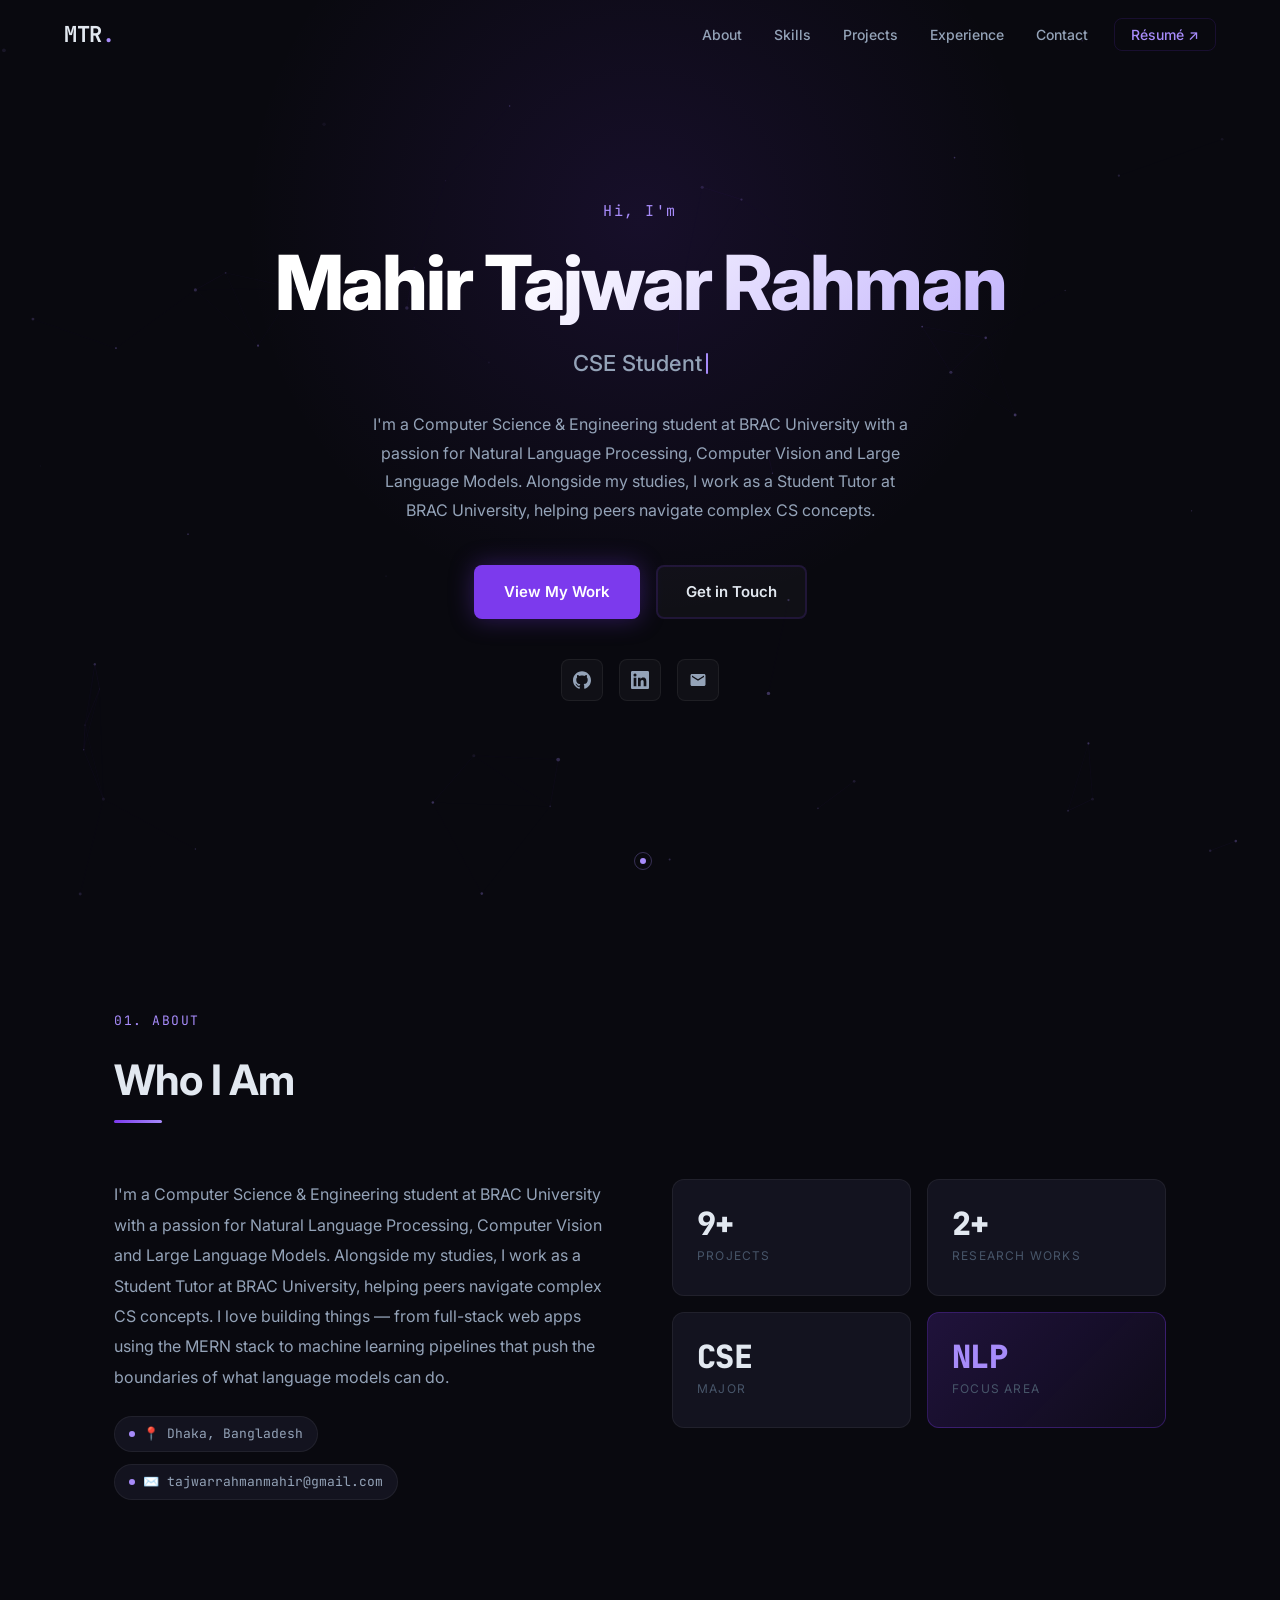
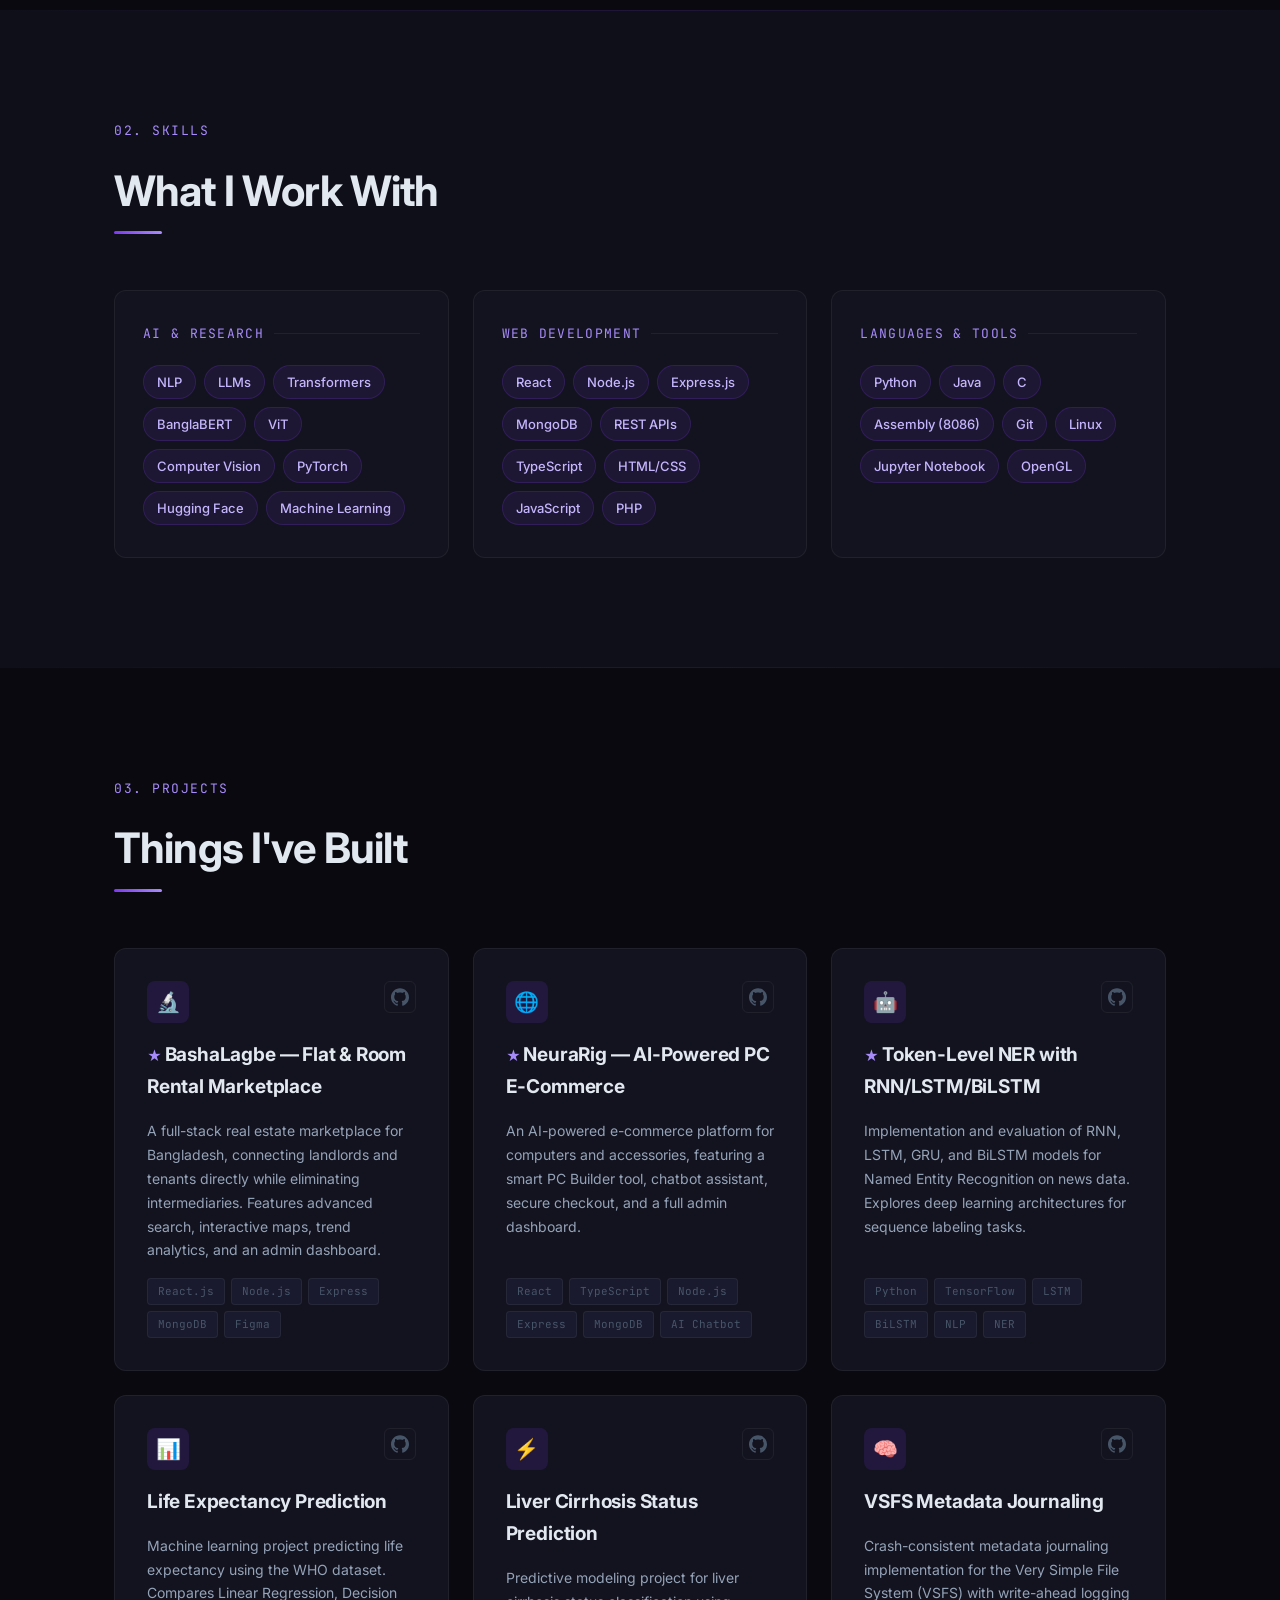
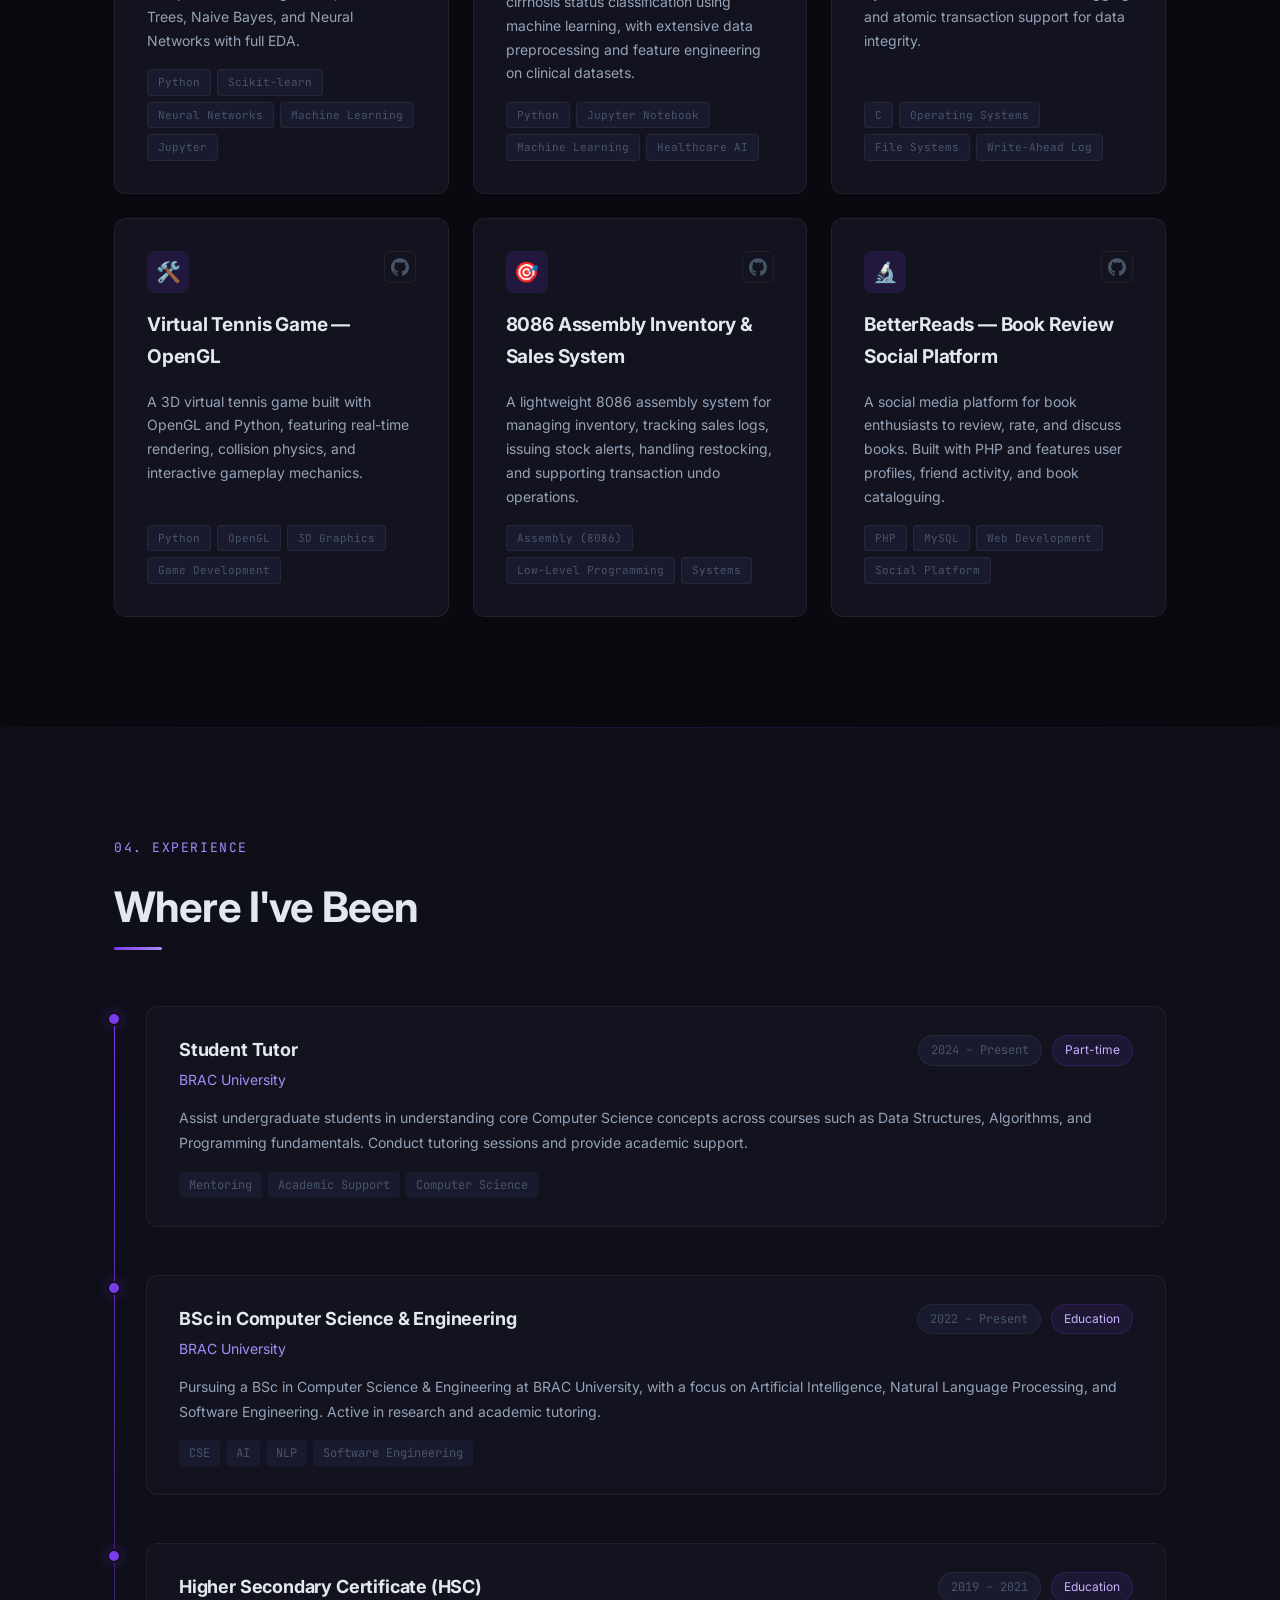
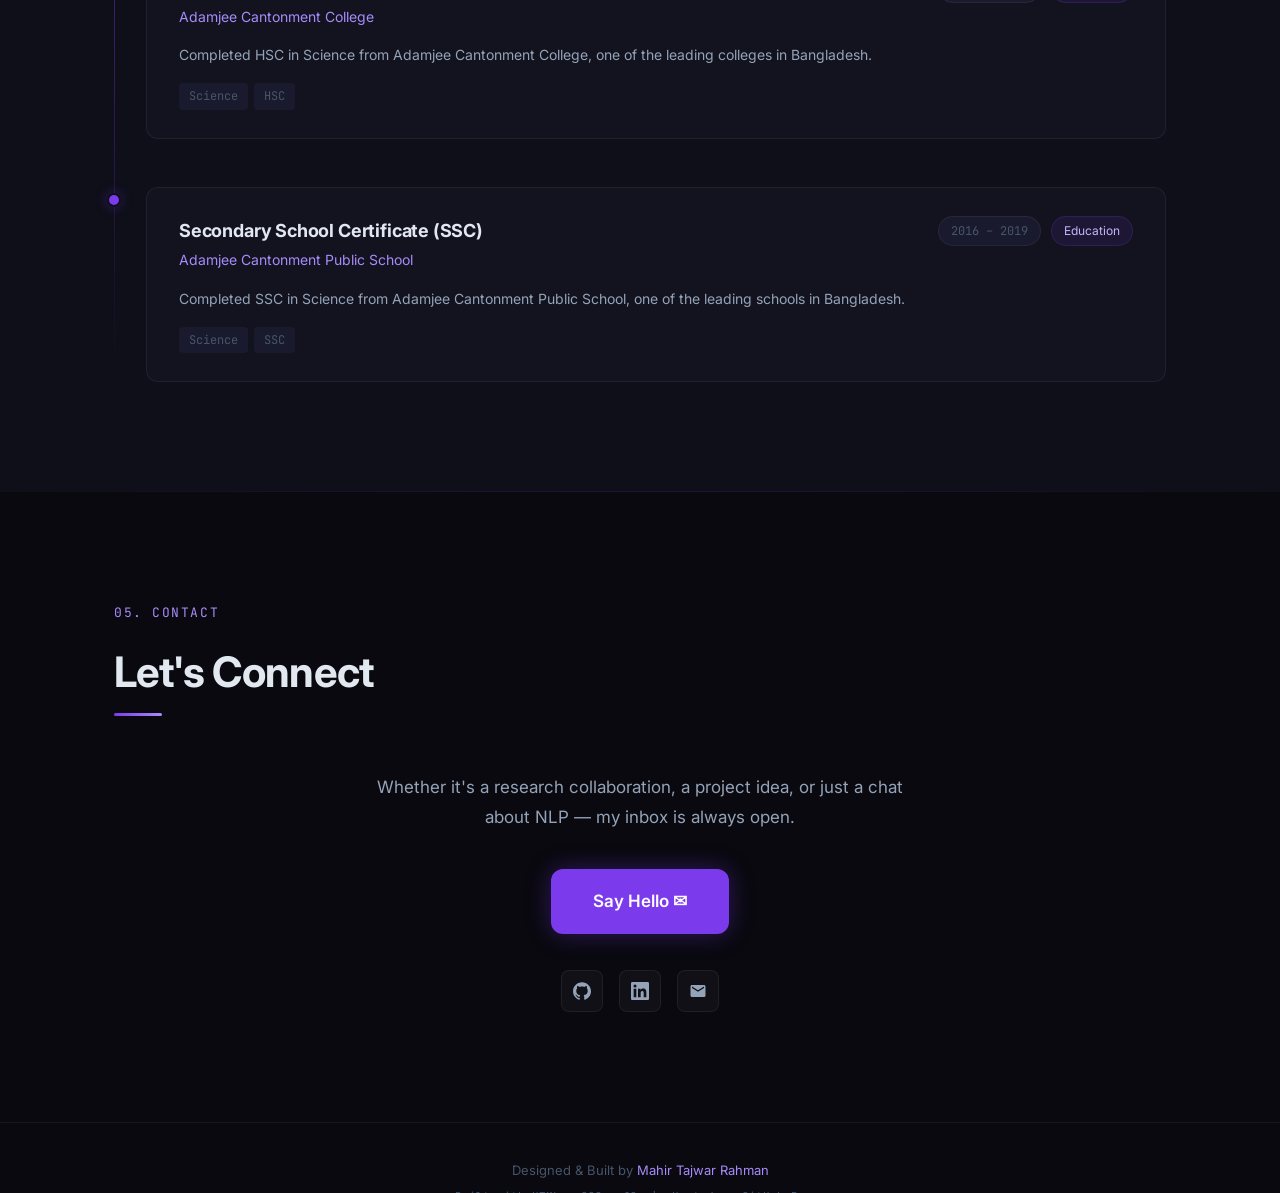
==== index.html @ 655e5c4b "Fix email button with HTML fallback and add email to social icons" ====
<!DOCTYPE html>
<html lang="en">

<head>
    <meta charset="UTF-8" />
    <meta name="viewport" content="width=device-width, initial-scale=1.0" />
    <meta name="description"
        content="Mahir Tajwar Rahman — CSE Student, NLP Researcher & MERN Developer at BRAC University." />
    <title>Mahir Tajwar Rahman | Portfolio</title>
    <link rel="preconnect" href="https://fonts.googleapis.com" />
    <link rel="preconnect" href="https://fonts.gstatic.com" crossorigin />
    <link
        href="https://fonts.googleapis.com/css2?family=Inter:wght@300;400;500;600;700&family=JetBrains+Mono:wght@400;500&display=swap"
        rel="stylesheet" />
    <link rel="stylesheet" href="style.css" />
</head>

<body>

    <!-- ── Navigation ─────────────────────────────────────── -->
    <nav id="navbar">
        <div class="nav-inner">
            <a href="#hero" class="nav-logo">MTR<span class="accent">.</span></a>
            <button class="hamburger" id="hamburger" aria-label="Toggle menu">
                <span></span><span></span><span></span>
            </button>
            <ul class="nav-links" id="nav-links">
                <li><a href="#about" class="nav-link">About</a></li>
                <li><a href="#skills" class="nav-link">Skills</a></li>
                <li><a href="#projects" class="nav-link">Projects</a></li>
                <li><a href="#experience" class="nav-link">Experience</a></li>
                <li><a href="#contact" class="nav-link">Contact</a></li>
                <li><a href="#" class="nav-link btn-resume" id="resume-link">Résumé ↗</a></li>
            </ul>
        </div>
    </nav>

    <!-- ── Hero ───────────────────────────────────────────── -->
    <section id="hero">
        <canvas id="particle-canvas"></canvas>
        <div class="hero-content">
            <p class="hero-greeting">Hi, I'm</p>
            <h1 class="hero-name" id="hero-name"></h1>
            <div class="hero-tagline-wrap">
                <span class="hero-tagline" id="hero-tagline"></span>
                <span class="cursor"></span>
            </div>
            <p class="hero-bio" id="hero-bio-short"></p>
            <div class="hero-actions">
                <a href="#projects" class="btn btn-primary">View My Work</a>
                <a href="#contact" class="btn btn-ghost">Get in Touch</a>
            </div>
            <div class="hero-socials" id="hero-socials"></div>
        </div>
        <div class="scroll-indicator">
            <div class="scroll-dot"></div>
        </div>
    </section>

    <!-- ── About ──────────────────────────────────────────── -->
    <section id="about" class="section">
        <div class="container">
            <div class="section-header fade-in">
                <span class="section-label">01. About</span>
                <h2 class="section-title">Who I Am</h2>
            </div>
            <div class="about-grid">
                <div class="about-text fade-in">
                    <p id="about-bio"></p>
                    <div class="about-meta" id="about-meta"></div>
                </div>
                <div class="about-card-stack fade-in">
                    <div class="stat-card">
                        <span class="stat-number" id="stat-projects">9+</span>
                        <span class="stat-label">Projects</span>
                    </div>
                    <div class="stat-card">
                        <span class="stat-number">2+</span>
                        <span class="stat-label">Research Works</span>
                    </div>
                    <div class="stat-card">
                        <span class="stat-number">CSE</span>
                        <span class="stat-label">Major</span>
                    </div>
                    <div class="stat-card accent-card">
                        <span class="stat-number">NLP</span>
                        <span class="stat-label">Focus Area</span>
                    </div>
                </div>
            </div>
        </div>
    </section>

    <!-- ── Skills ─────────────────────────────────────────── -->
    <section id="skills" class="section alt-section">
        <div class="container">
            <div class="section-header fade-in">
                <span class="section-label">02. Skills</span>
                <h2 class="section-title">What I Work With</h2>
            </div>
            <div class="skills-grid" id="skills-grid"></div>
        </div>
    </section>

    <!-- ── Projects ───────────────────────────────────────── -->
    <section id="projects" class="section">
        <div class="container">
            <div class="section-header fade-in">
                <span class="section-label">03. Projects</span>
                <h2 class="section-title">Things I've Built</h2>
            </div>
            <div class="projects-grid" id="projects-grid"></div>
        </div>
    </section>

    <!-- ── Experience ─────────────────────────────────────── -->
    <section id="experience" class="section alt-section">
        <div class="container">
            <div class="section-header fade-in">
                <span class="section-label">04. Experience</span>
                <h2 class="section-title">Where I've Been</h2>
            </div>
            <div class="timeline" id="timeline"></div>
        </div>
    </section>

    <!-- ── Contact ────────────────────────────────────────── -->
    <section id="contact" class="section">
        <div class="container">
            <div class="section-header fade-in">
                <span class="section-label">05. Contact</span>
                <h2 class="section-title">Let's Connect</h2>
            </div>
            <div class="contact-wrapper fade-in">
                <p class="contact-subtext">
                    Whether it's a research collaboration, a project idea, or just a chat about
                    NLP — my inbox is always open.
                </p>
                <a href="mailto:tajwarrahmanmahir@gmail.com" class="btn btn-primary btn-large"
                    id="contact-email-btn">Say Hello ✉</a>
                <div class="contact-socials" id="contact-socials"></div>
            </div>
        </div>
    </section>

    <!-- ── Footer ─────────────────────────────────────────── -->
    <footer id="footer">
        <p>Designed &amp; Built by <span class="accent" id="footer-name"></span></p>
        <p class="footer-sub">Built with HTML · CSS · JS &nbsp;|&nbsp; Hosted on GitHub Pages</p>
    </footer>

    <script src="data.js"></script>
    <script src="script.js"></script>
</body>

</html>
---- style.css ----
/* ============================================================
   PORTFOLIO — style.css
   ============================================================ */

/* ── CSS Variables (Design Tokens) ──────────────────────── */
:root {
    --bg: #09090f;
    --bg-alt: #0f0f1a;
    --surface: #13131f;
    --surface-2: #1a1a2e;
    --border: rgba(124, 58, 237, 0.15);
    --border-subtle: rgba(255, 255, 255, 0.06);

    --accent: #7c3aed;
    --accent-glow: rgba(124, 58, 237, 0.35);
    --accent-2: #a78bfa;
    --accent-3: #c4b5fd;

    --text: #e2e8f0;
    --text-muted: #94a3b8;
    --text-faint: #475569;

    --font-sans: 'Inter', sans-serif;
    --font-mono: 'JetBrains Mono', monospace;

    --radius: 12px;
    --radius-sm: 8px;
    --radius-lg: 20px;

    --nav-h: 70px;
    --transition: 0.3s cubic-bezier(0.4, 0, 0.2, 1);
}

/* ── Reset / Base ─────────────────────────────────────────── */
*,
*::before,
*::after {
    box-sizing: border-box;
    margin: 0;
    padding: 0;
}

html {
    scroll-behavior: smooth;
    scroll-padding-top: var(--nav-h);
}

body {
    background-color: var(--bg);
    color: var(--text);
    font-family: var(--font-sans);
    font-size: 16px;
    line-height: 1.7;
    overflow-x: hidden;
}

img {
    max-width: 100%;
    display: block;
}

a {
    color: inherit;
    text-decoration: none;
}

ul {
    list-style: none;
}

::selection {
    background: var(--accent);
    color: #fff;
}

/* Custom scrollbar */
::-webkit-scrollbar {
    width: 6px;
}

::-webkit-scrollbar-track {
    background: var(--bg);
}

::-webkit-scrollbar-thumb {
    background: var(--accent);
    border-radius: 99px;
}

/* ── Typography Utilities ─────────────────────────────────── */
.accent {
    color: var(--accent-2);
}

.mono {
    font-family: var(--font-mono);
}

/* ── Layout ───────────────────────────────────────────────── */
.container {
    max-width: 1100px;
    margin: 0 auto;
    padding: 0 24px;
}

.section {
    padding: 110px 0;
}

.alt-section {
    background: var(--bg-alt);
    position: relative;
}

.alt-section::before,
.alt-section::after {
    content: '';
    position: absolute;
    left: 0;
    right: 0;
    height: 1px;
    background: linear-gradient(90deg, transparent, var(--border), transparent);
}

.alt-section::before {
    top: 0;
}

.alt-section::after {
    bottom: 0;
}

/* ── Section Headers ──────────────────────────────────────── */
.section-header {
    margin-bottom: 64px;
}

.section-label {
    font-family: var(--font-mono);
    font-size: 13px;
    color: var(--accent-2);
    letter-spacing: 0.12em;
    text-transform: uppercase;
    display: block;
    margin-bottom: 12px;
}

.section-title {
    font-size: clamp(28px, 4vw, 42px);
    font-weight: 700;
    letter-spacing: -0.02em;
    color: var(--text);
    position: relative;
    display: inline-block;
}

.section-title::after {
    content: '';
    position: absolute;
    bottom: -8px;
    left: 0;
    width: 48px;
    height: 3px;
    background: linear-gradient(90deg, var(--accent), var(--accent-2));
    border-radius: 99px;
}

/* ── Buttons ──────────────────────────────────────────────── */
.btn {
    display: inline-flex;
    align-items: center;
    gap: 8px;
    padding: 12px 28px;
    border-radius: var(--radius-sm);
    font-weight: 600;
    font-size: 15px;
    cursor: pointer;
    transition: var(--transition);
    border: 2px solid transparent;
    white-space: nowrap;
}

.btn-primary {
    background: var(--accent);
    color: #fff;
    box-shadow: 0 0 24px var(--accent-glow);
}

.btn-primary:hover {
    background: #6d28d9;
    box-shadow: 0 0 40px var(--accent-glow);
    transform: translateY(-2px);
}

.btn-ghost {
    border-color: var(--border);
    color: var(--text);
    background: rgba(255, 255, 255, 0.03);
}

.btn-ghost:hover {
    border-color: var(--accent);
    color: var(--accent-2);
    background: rgba(124, 58, 237, 0.08);
    transform: translateY(-2px);
}

.btn-large {
    padding: 16px 40px;
    font-size: 17px;
    border-radius: var(--radius);
}

/* ── Navbar ───────────────────────────────────────────────── */
#navbar {
    position: fixed;
    top: 0;
    left: 0;
    right: 0;
    z-index: 1000;
    height: var(--nav-h);
    transition: background var(--transition), box-shadow var(--transition);
}

#navbar.scrolled {
    background: rgba(9, 9, 15, 0.92);
    backdrop-filter: blur(20px);
    -webkit-backdrop-filter: blur(20px);
    box-shadow: 0 1px 0 var(--border-subtle);
}

.nav-inner {
    max-width: 1200px;
    margin: 0 auto;
    padding: 0 24px;
    height: 100%;
    display: flex;
    align-items: center;
    justify-content: space-between;
    gap: 32px;
}

.nav-logo {
    font-family: var(--font-mono);
    font-size: 22px;
    font-weight: 700;
    color: var(--text);
    letter-spacing: -0.02em;
    flex-shrink: 0;
}

.nav-links {
    display: flex;
    align-items: center;
    gap: 4px;
}

.nav-link {
    padding: 7px 14px;
    border-radius: var(--radius-sm);
    font-size: 14px;
    font-weight: 500;
    color: var(--text-muted);
    transition: var(--transition);
}

.nav-link:hover,
.nav-link.active {
    color: var(--text);
    background: rgba(255, 255, 255, 0.05);
}

.nav-link.active {
    color: var(--accent-2);
}

.btn-resume {
    border: 1px solid var(--border);
    color: var(--accent-2) !important;
    padding: 7px 16px;
    margin-left: 8px;
}

.btn-resume:hover {
    border-color: var(--accent);
    background: rgba(124, 58, 237, 0.1) !important;
}

/* Hamburger */
.hamburger {
    display: none;
    flex-direction: column;
    gap: 5px;
    background: none;
    border: none;
    cursor: pointer;
    padding: 4px;
}

.hamburger span {
    width: 24px;
    height: 2px;
    background: var(--text);
    border-radius: 99px;
    transition: var(--transition);
    display: block;
}

.hamburger.open span:nth-child(1) {
    transform: rotate(45deg) translate(5px, 5px);
}

.hamburger.open span:nth-child(2) {
    opacity: 0;
}

.hamburger.open span:nth-child(3) {
    transform: rotate(-45deg) translate(5px, -5px);
}

/* ── Hero ─────────────────────────────────────────────────── */
#hero {
    min-height: 100vh;
    display: flex;
    align-items: center;
    justify-content: center;
    position: relative;
    overflow: hidden;
    padding: 0 24px;
}

#particle-canvas {
    position: absolute;
    inset: 0;
    opacity: 0.6;
}

/* Gradient radial glow */
#hero::before {
    content: '';
    position: absolute;
    top: -20%;
    left: 50%;
    transform: translateX(-50%);
    width: 800px;
    height: 800px;
    border-radius: 50%;
    background: radial-gradient(circle, rgba(124, 58, 237, 0.12) 0%, transparent 70%);
    pointer-events: none;
}

.hero-content {
    position: relative;
    z-index: 1;
    max-width: 780px;
    text-align: center;
}

.hero-greeting {
    font-family: var(--font-mono);
    font-size: 15px;
    color: var(--accent-2);
    letter-spacing: 0.1em;
    margin-bottom: 16px;
    opacity: 0;
    animation: fadeUp 0.8s 0.2s forwards;
}

.hero-name {
    font-size: clamp(40px, 7vw, 76px);
    font-weight: 800;
    letter-spacing: -0.03em;
    line-height: 1.1;
    margin-bottom: 20px;
    background: linear-gradient(135deg, #fff 30%, var(--accent-3));
    -webkit-background-clip: text;
    -webkit-text-fill-color: transparent;
    background-clip: text;
    opacity: 0;
    animation: fadeUp 0.8s 0.35s forwards;
}

.hero-tagline-wrap {
    display: flex;
    align-items: center;
    justify-content: center;
    gap: 4px;
    min-height: 36px;
    margin-bottom: 28px;
    opacity: 0;
    animation: fadeUp 0.8s 0.5s forwards;
}

.hero-tagline {
    font-size: clamp(16px, 2.4vw, 22px);
    font-weight: 500;
    color: var(--text-muted);
}

.cursor {
    width: 2px;
    height: 1.3em;
    background: var(--accent-2);
    border-radius: 1px;
    display: inline-block;
    animation: blink 1s step-end infinite;
}

.hero-bio {
    font-size: 16px;
    color: var(--text-muted);
    max-width: 540px;
    margin: 0 auto 40px;
    line-height: 1.8;
    opacity: 0;
    animation: fadeUp 0.8s 0.65s forwards;
}

.hero-actions {
    display: flex;
    gap: 16px;
    justify-content: center;
    flex-wrap: wrap;
    margin-bottom: 40px;
    opacity: 0;
    animation: fadeUp 0.8s 0.8s forwards;
}

.hero-socials {
    display: flex;
    gap: 16px;
    justify-content: center;
    opacity: 0;
    animation: fadeUp 0.8s 0.95s forwards;
}

.social-link {
    width: 42px;
    height: 42px;
    border-radius: var(--radius-sm);
    border: 1px solid var(--border-subtle);
    display: flex;
    align-items: center;
    justify-content: center;
    color: var(--text-muted);
    transition: var(--transition);
    background: rgba(255, 255, 255, 0.03);
}

.social-link svg {
    width: 18px;
    height: 18px;
    fill: currentColor;
}

.social-link:hover {
    border-color: var(--accent);
    color: var(--accent-2);
    background: rgba(124, 58, 237, 0.12);
    transform: translateY(-3px);
    box-shadow: 0 8px 24px var(--accent-glow);
}

/* Scroll indicator */
.scroll-indicator {
    position: absolute;
    bottom: 36px;
    left: 50%;
    transform: translateX(-50%);
    display: flex;
    flex-direction: column;
    align-items: center;
    opacity: 0;
    animation: fadeUp 0.8s 1.2s forwards;
}

.scroll-dot {
    width: 6px;
    height: 6px;
    background: var(--accent-2);
    border-radius: 50%;
    animation: scrollBounce 2s ease-in-out infinite;
    position: relative;
}

.scroll-dot::before {
    content: '';
    position: absolute;
    top: 50%;
    left: 50%;
    transform: translate(-50%, -50%);
    width: 18px;
    height: 18px;
    border: 1px solid rgba(167, 139, 250, 0.3);
    border-radius: 50%;
    animation: pulse 2s ease-in-out infinite;
}

/* ── About ────────────────────────────────────────────────── */
.about-grid {
    display: grid;
    grid-template-columns: 1fr 1fr;
    gap: 64px;
    align-items: start;
}

.about-text p {
    color: var(--text-muted);
    font-size: 16px;
    line-height: 1.9;
    margin-bottom: 24px;
}

.about-meta {
    display: flex;
    flex-wrap: wrap;
    gap: 12px;
    margin-top: 8px;
}

.meta-pill {
    display: flex;
    align-items: center;
    gap: 8px;
    padding: 6px 14px;
    border-radius: 99px;
    border: 1px solid var(--border-subtle);
    background: var(--surface);
    font-size: 13px;
    color: var(--text-muted);
    font-family: var(--font-mono);
}

.meta-pill .dot {
    width: 6px;
    height: 6px;
    border-radius: 50%;
    background: var(--accent-2);
    flex-shrink: 0;
}

.about-card-stack {
    display: grid;
    grid-template-columns: 1fr 1fr;
    gap: 16px;
}

.stat-card {
    background: var(--surface);
    border: 1px solid var(--border-subtle);
    border-radius: var(--radius);
    padding: 28px 24px;
    display: flex;
    flex-direction: column;
    gap: 6px;
    transition: var(--transition);
    cursor: default;
}

.stat-card:hover {
    border-color: var(--border);
    background: var(--surface-2);
    transform: translateY(-4px);
    box-shadow: 0 16px 48px rgba(0, 0, 0, 0.3), 0 0 0 1px var(--border);
}

.stat-card.accent-card {
    background: linear-gradient(135deg, rgba(124, 58, 237, 0.2), rgba(124, 58, 237, 0.05));
    border-color: rgba(124, 58, 237, 0.3);
}

.stat-number {
    font-size: 32px;
    font-weight: 800;
    color: var(--text);
    font-family: var(--font-mono);
    letter-spacing: -0.02em;
    line-height: 1;
}

.accent-card .stat-number {
    color: var(--accent-2);
}

.stat-label {
    font-size: 12px;
    color: var(--text-faint);
    text-transform: uppercase;
    letter-spacing: 0.1em;
}

/* ── Skills ───────────────────────────────────────────────── */
.skills-grid {
    display: grid;
    grid-template-columns: repeat(auto-fit, minmax(280px, 1fr));
    gap: 24px;
}

.skill-card {
    background: var(--surface);
    border: 1px solid var(--border-subtle);
    border-radius: var(--radius);
    padding: 32px 28px;
    transition: var(--transition);
}

.skill-card:hover {
    border-color: var(--border);
    transform: translateY(-4px);
    box-shadow: 0 20px 60px rgba(0, 0, 0, 0.25);
}

.skill-category {
    font-size: 13px;
    font-family: var(--font-mono);
    color: var(--accent-2);
    letter-spacing: 0.1em;
    text-transform: uppercase;
    margin-bottom: 20px;
    display: flex;
    align-items: center;
    gap: 10px;
}

.skill-category::after {
    content: '';
    flex: 1;
    height: 1px;
    background: var(--border-subtle);
}

.skill-items {
    display: flex;
    flex-wrap: wrap;
    gap: 8px;
}

.skill-tag {
    padding: 5px 13px;
    border-radius: 99px;
    font-size: 13px;
    font-weight: 500;
    background: rgba(124, 58, 237, 0.1);
    border: 1px solid rgba(124, 58, 237, 0.2);
    color: var(--accent-3);
    transition: var(--transition);
    cursor: default;
}

.skill-tag:hover {
    background: rgba(124, 58, 237, 0.22);
    border-color: var(--accent);
    color: #fff;
}

/* ── Projects ─────────────────────────────────────────────── */
.projects-grid {
    display: grid;
    grid-template-columns: repeat(auto-fit, minmax(320px, 1fr));
    gap: 24px;
}

.project-card {
    background: var(--surface);
    border: 1px solid var(--border-subtle);
    border-radius: var(--radius);
    padding: 32px;
    display: flex;
    flex-direction: column;
    gap: 16px;
    transition: var(--transition);
    position: relative;
    overflow: hidden;
}

.project-card::before {
    content: '';
    position: absolute;
    inset: 0;
    background: linear-gradient(135deg, rgba(124, 58, 237, 0.06) 0%, transparent 60%);
    opacity: 0;
    transition: var(--transition);
    pointer-events: none;
    z-index: 0;
}

.project-card:hover::before {
    opacity: 1;
}

.project-card:hover {
    border-color: rgba(124, 58, 237, 0.3);
    transform: translateY(-6px);
    box-shadow: 0 24px 64px rgba(0, 0, 0, 0.3), 0 0 0 1px rgba(124, 58, 237, 0.15);
}

.project-card.featured .project-title::before {
    content: '★ ';
    color: var(--accent-2);
    font-size: 0.75em;
}

.project-top {
    display: flex;
    align-items: flex-start;
    justify-content: space-between;
    gap: 12px;
}

.project-icon {
    width: 42px;
    height: 42px;
    border-radius: var(--radius-sm);
    background: rgba(124, 58, 237, 0.15);
    display: flex;
    align-items: center;
    justify-content: center;
    font-size: 20px;
    flex-shrink: 0;
}

.project-links {
    display: flex;
    gap: 8px;
}

.project-link {
    width: 32px;
    height: 32px;
    border-radius: 6px;
    border: 1px solid var(--border-subtle);
    display: flex;
    align-items: center;
    justify-content: center;
    color: var(--text-faint);
    transition: var(--transition);
    font-size: 15px;
}

.project-link svg {
    width: 18px;
    height: 18px;
    fill: currentColor;
    display: block;
}

.project-link:hover {
    color: var(--accent-2);
    border-color: var(--accent);
    background: rgba(124, 58, 237, 0.1);
    box-shadow: 0 4px 12px var(--accent-glow);
}

.project-title {
    font-size: 19px;
    font-weight: 700;
    color: var(--text);
    letter-spacing: -0.01em;
}

.project-description {
    font-size: 14px;
    color: var(--text-muted);
    line-height: 1.7;
    flex: 1;
}

.project-tags {
    display: flex;
    flex-wrap: wrap;
    gap: 6px;
    margin-top: auto;
}

.project-tag {
    font-size: 11px;
    font-family: var(--font-mono);
    padding: 3px 10px;
    border-radius: 4px;
    background: var(--surface-2);
    color: var(--text-faint);
    border: 1px solid var(--border-subtle);
}

/* ── Timeline (Experience) ────────────────────────────────── */
.timeline {
    position: relative;
    padding-left: 32px;
}

.timeline::before {
    content: '';
    position: absolute;
    left: 0;
    top: 8px;
    bottom: 8px;
    width: 1px;
    background: linear-gradient(180deg, var(--accent), transparent);
}

.timeline-item {
    position: relative;
    padding-bottom: 48px;
}

.timeline-item:last-child {
    padding-bottom: 0;
}

.timeline-dot {
    position: absolute;
    left: -39px;
    top: 6px;
    width: 14px;
    height: 14px;
    border-radius: 50%;
    background: var(--accent);
    border: 2px solid var(--bg-alt);
    box-shadow: 0 0 12px var(--accent-glow);
}

.timeline-card {
    background: var(--surface);
    border: 1px solid var(--border-subtle);
    border-radius: var(--radius);
    padding: 28px 32px;
    transition: var(--transition);
}

.timeline-card:hover {
    border-color: var(--border);
    transform: translateX(6px);
    box-shadow: 0 12px 40px rgba(0, 0, 0, 0.2);
}

.timeline-header {
    display: flex;
    align-items: flex-start;
    justify-content: space-between;
    gap: 16px;
    flex-wrap: wrap;
    margin-bottom: 12px;
}

.timeline-role {
    font-size: 18px;
    font-weight: 700;
    color: var(--text);
    letter-spacing: -0.01em;
}

.timeline-org {
    font-size: 14px;
    color: var(--accent-2);
    text-decoration: none;
    transition: var(--transition);
}

.timeline-org:hover {
    text-decoration: underline;
}

.timeline-meta {
    display: flex;
    flex-wrap: wrap;
    gap: 10px;
    align-items: center;
}

.timeline-period {
    font-family: var(--font-mono);
    font-size: 12px;
    color: var(--text-faint);
    padding: 4px 12px;
    background: var(--surface-2);
    border-radius: 99px;
    border: 1px solid var(--border-subtle);
}

.timeline-type {
    font-size: 12px;
    padding: 4px 12px;
    border-radius: 99px;
    background: rgba(124, 58, 237, 0.1);
    border: 1px solid rgba(124, 58, 237, 0.2);
    color: var(--accent-3);
}

.timeline-desc {
    font-size: 14px;
    color: var(--text-muted);
    line-height: 1.8;
    margin-bottom: 16px;
}

.timeline-highlights {
    display: flex;
    flex-wrap: wrap;
    gap: 6px;
}

.hl-pill {
    font-size: 12px;
    padding: 3px 10px;
    border-radius: 4px;
    background: var(--surface-2);
    color: var(--text-faint);
    font-family: var(--font-mono);
}

/* ── Contact ──────────────────────────────────────────────── */
.contact-wrapper {
    text-align: center;
    max-width: 560px;
    margin: 0 auto;
}

.contact-subtext {
    font-size: 17px;
    color: var(--text-muted);
    line-height: 1.8;
    margin-bottom: 36px;
}

.contact-socials {
    display: flex;
    gap: 16px;
    justify-content: center;
    margin-top: 36px;
}

/* ── Footer ───────────────────────────────────────────────── */
#footer {
    border-top: 1px solid var(--border-subtle);
    padding: 36px 24px;
    text-align: center;
    color: var(--text-faint);
    font-size: 13px;
}

#footer p+p {
    margin-top: 6px;
}

.footer-sub {
    font-family: var(--font-mono);
    font-size: 11px;
}

/* ── Scroll Animation ─────────────────────────────────────── */
.fade-in {
    opacity: 0;
    transform: translateY(28px);
    transition: opacity 0.7s ease, transform 0.7s ease;
}

.fade-in.visible {
    opacity: 1;
    transform: translateY(0);
}

/* ── Keyframes ────────────────────────────────────────────── */
@keyframes fadeUp {
    from {
        opacity: 0;
        transform: translateY(24px);
    }

    to {
        opacity: 1;
        transform: translateY(0);
    }
}

@keyframes blink {

    0%,
    100% {
        opacity: 1;
    }

    50% {
        opacity: 0;
    }
}

@keyframes scrollBounce {

    0%,
    100% {
        transform: translateY(0);
    }

    50% {
        transform: translateY(8px);
    }
}

@keyframes pulse {

    0%,
    100% {
        transform: translate(-50%, -50%) scale(1);
        opacity: 0.6;
    }

    50% {
        transform: translate(-50%, -50%) scale(1.4);
        opacity: 0;
    }
}

/* ── Responsive ───────────────────────────────────────────── */
@media (max-width: 768px) {
    .section {
        padding: 80px 0;
    }

    .section-header {
        margin-bottom: 44px;
    }

    /* Nav */
    .hamburger {
        display: flex;
    }

    .nav-links {
        position: fixed;
        top: var(--nav-h);
        left: 0;
        right: 0;
        background: rgba(9, 9, 15, 0.97);
        backdrop-filter: blur(20px);
        flex-direction: column;
        align-items: stretch;
        padding: 16px 24px 32px;
        gap: 4px;
        transform: translateY(-110%);
        transition: transform var(--transition);
        border-bottom: 1px solid var(--border-subtle);
    }

    .nav-links.open {
        transform: translateY(0);
    }

    .nav-link {
        padding: 12px 16px;
        font-size: 16px;
    }

    .btn-resume {
        margin-left: 0;
        margin-top: 8px;
    }

    /* Hero */
    .hero-content {
        padding-top: var(--nav-h);
    }

    .hero-actions {
        flex-direction: column;
        align-items: center;
    }

    /* About */
    .about-grid {
        grid-template-columns: 1fr;
        gap: 40px;
    }

    .about-card-stack {
        grid-template-columns: 1fr 1fr;
    }

    /* Projects */
    .projects-grid {
        grid-template-columns: 1fr;
    }

    /* Timeline */
    .timeline {
        padding-left: 24px;
    }

    .timeline-dot {
        left: -31px;
    }

    .timeline-card {
        padding: 20px;
    }

    .timeline-header {
        flex-direction: column;
        gap: 8px;
    }
}

@media (max-width: 480px) {
    .about-card-stack {
        grid-template-columns: 1fr;
    }

    .skills-grid {
        grid-template-columns: 1fr;
    }
}
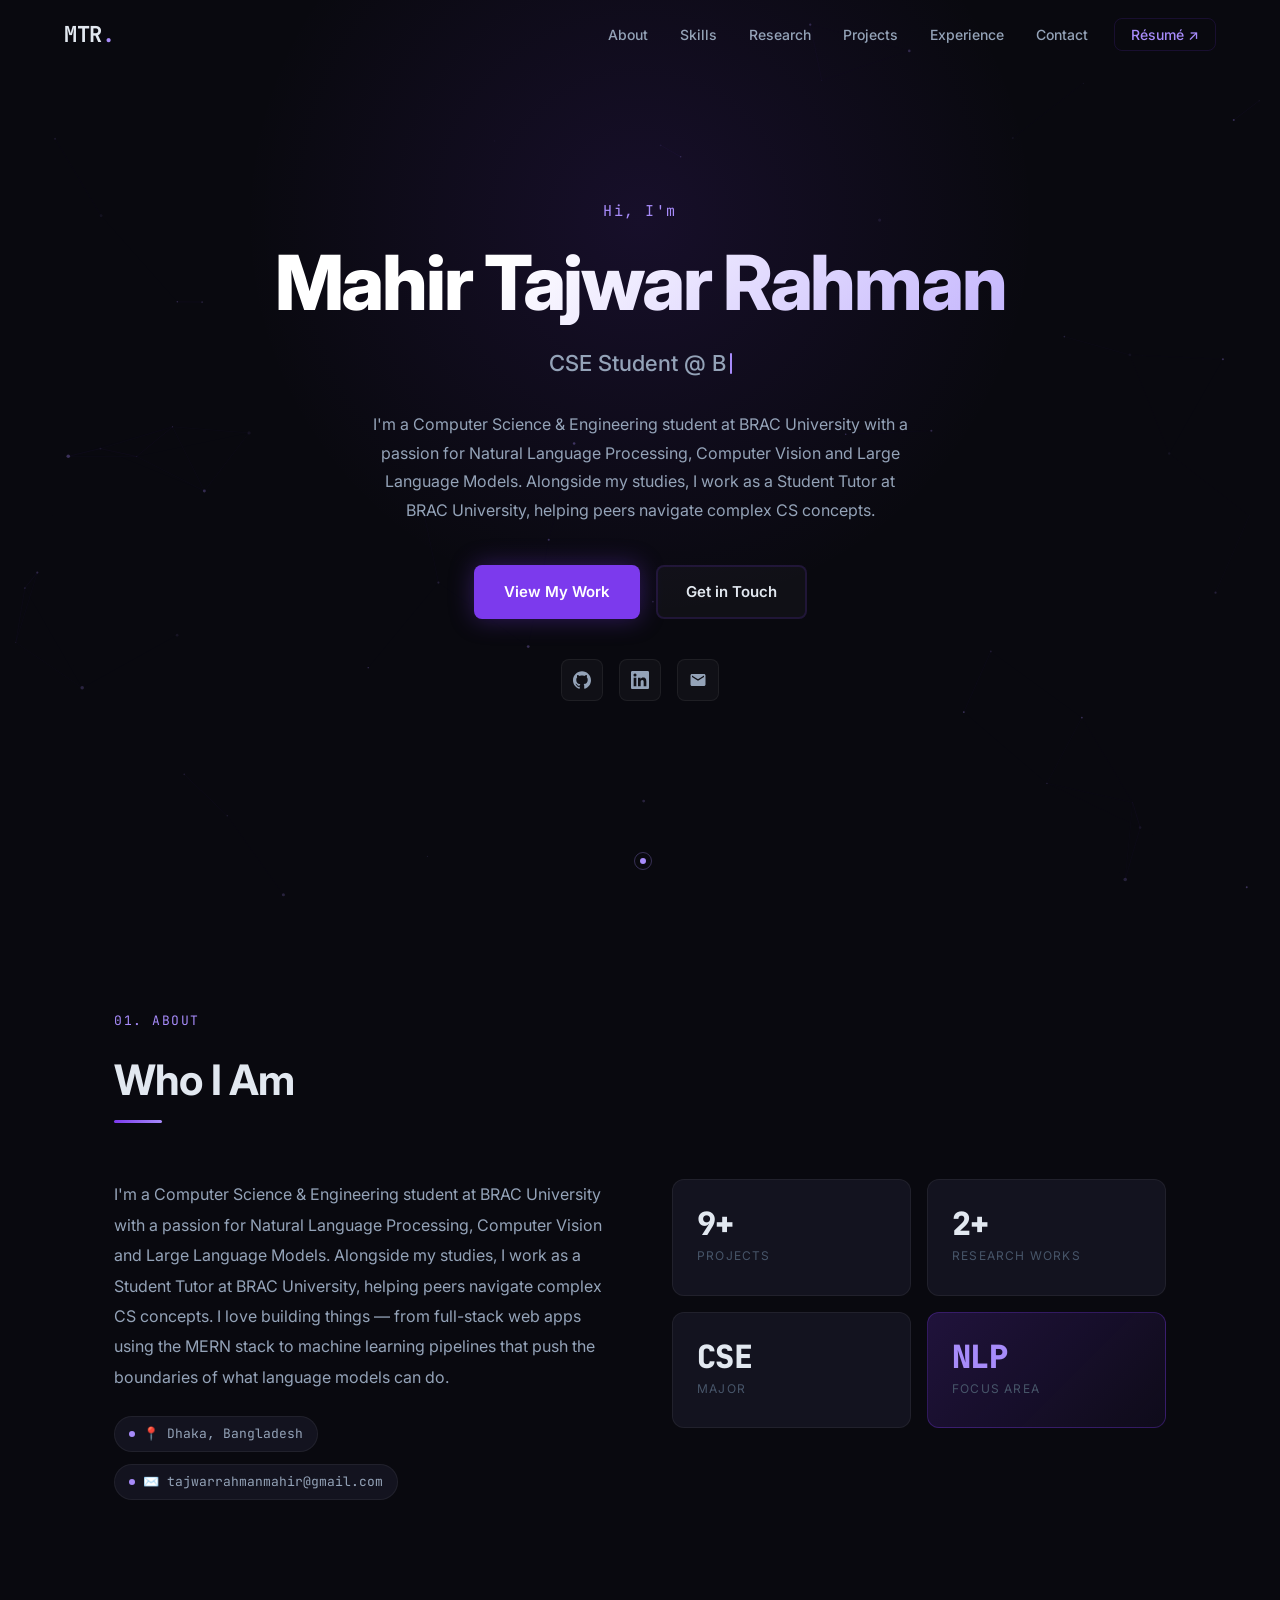
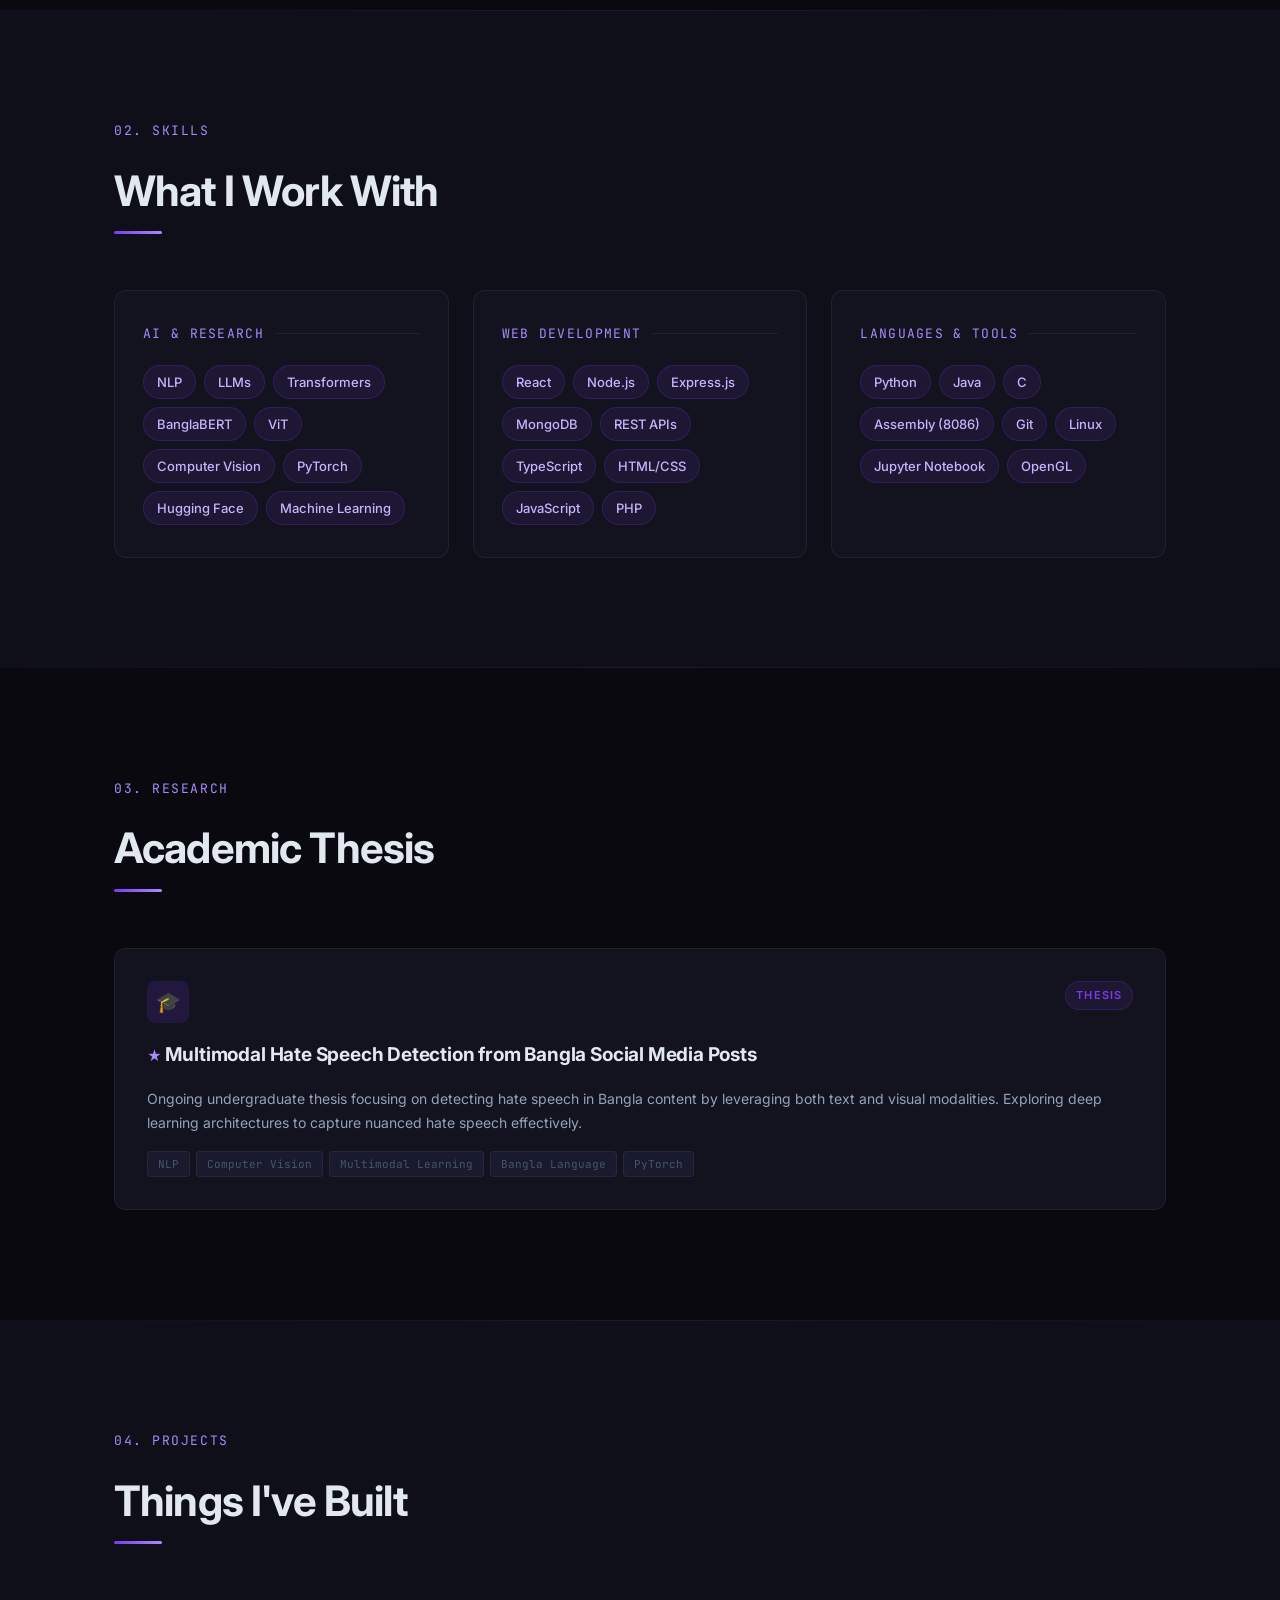
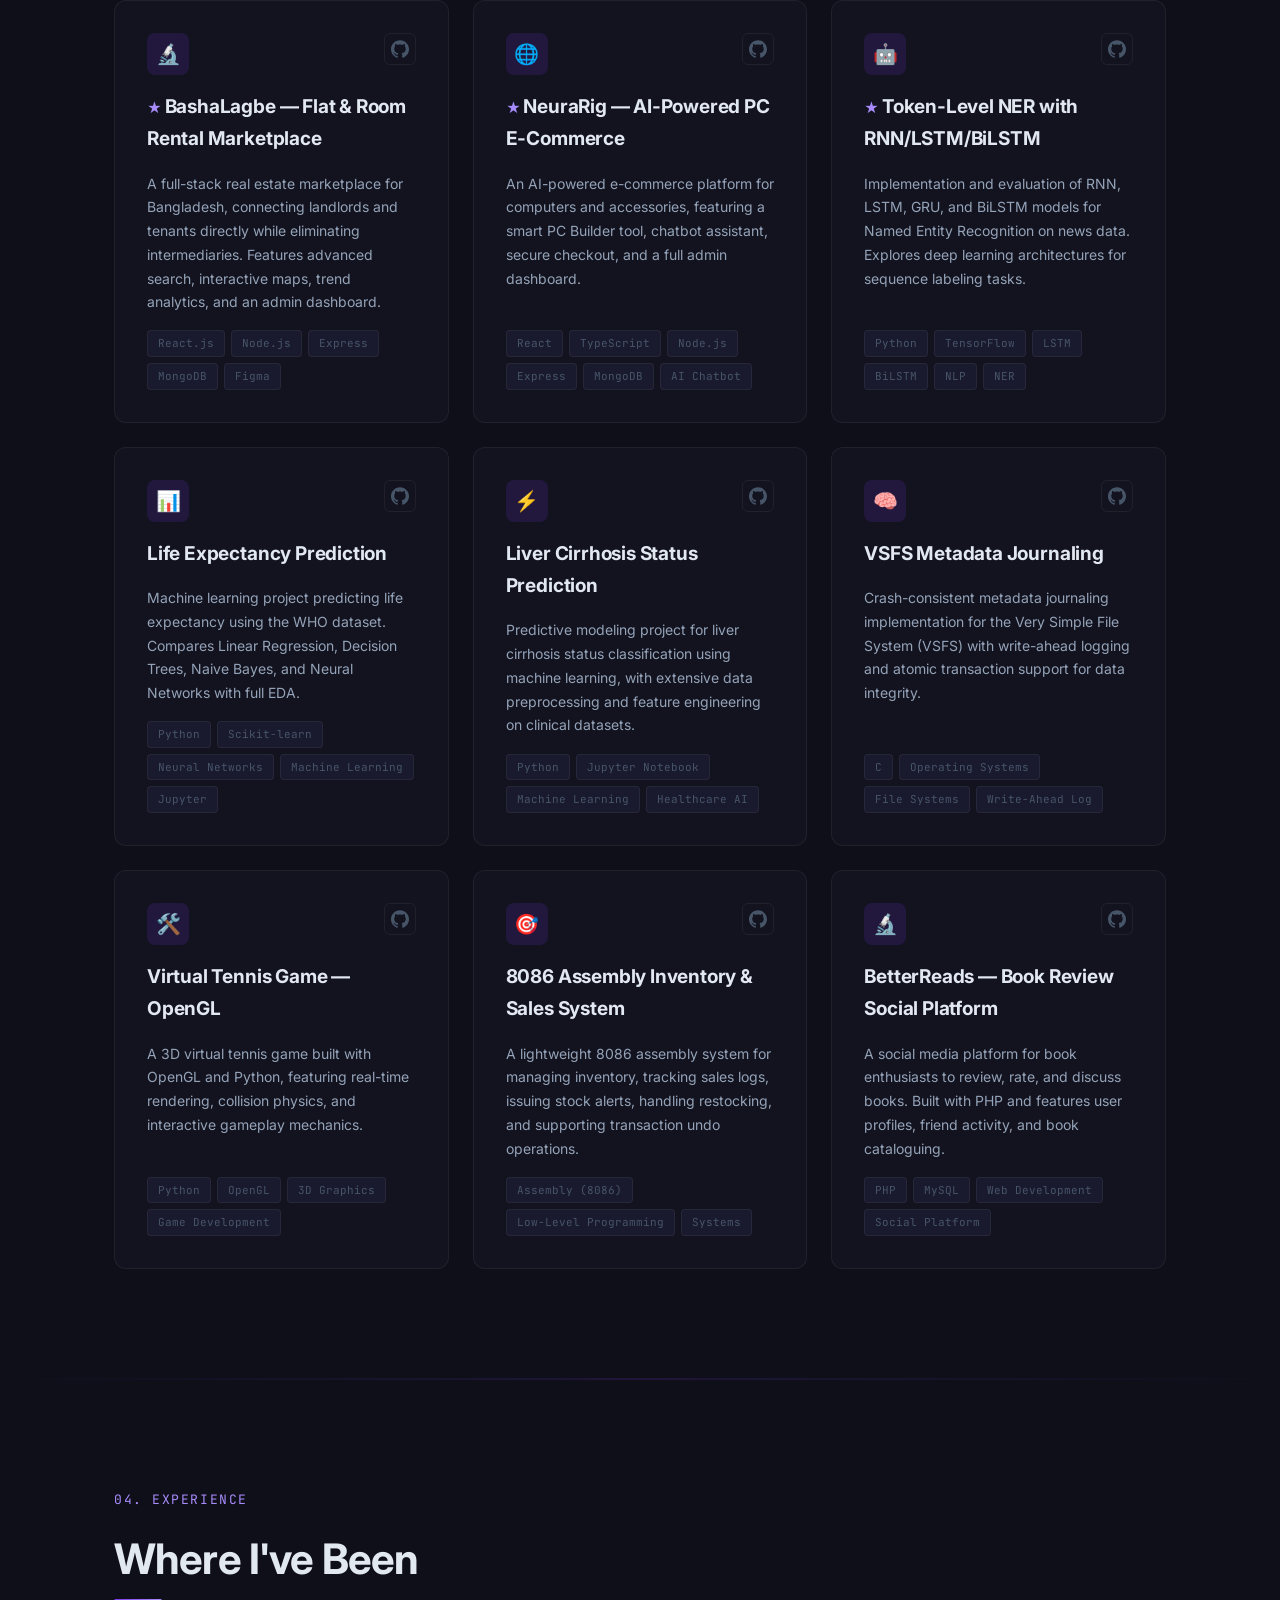
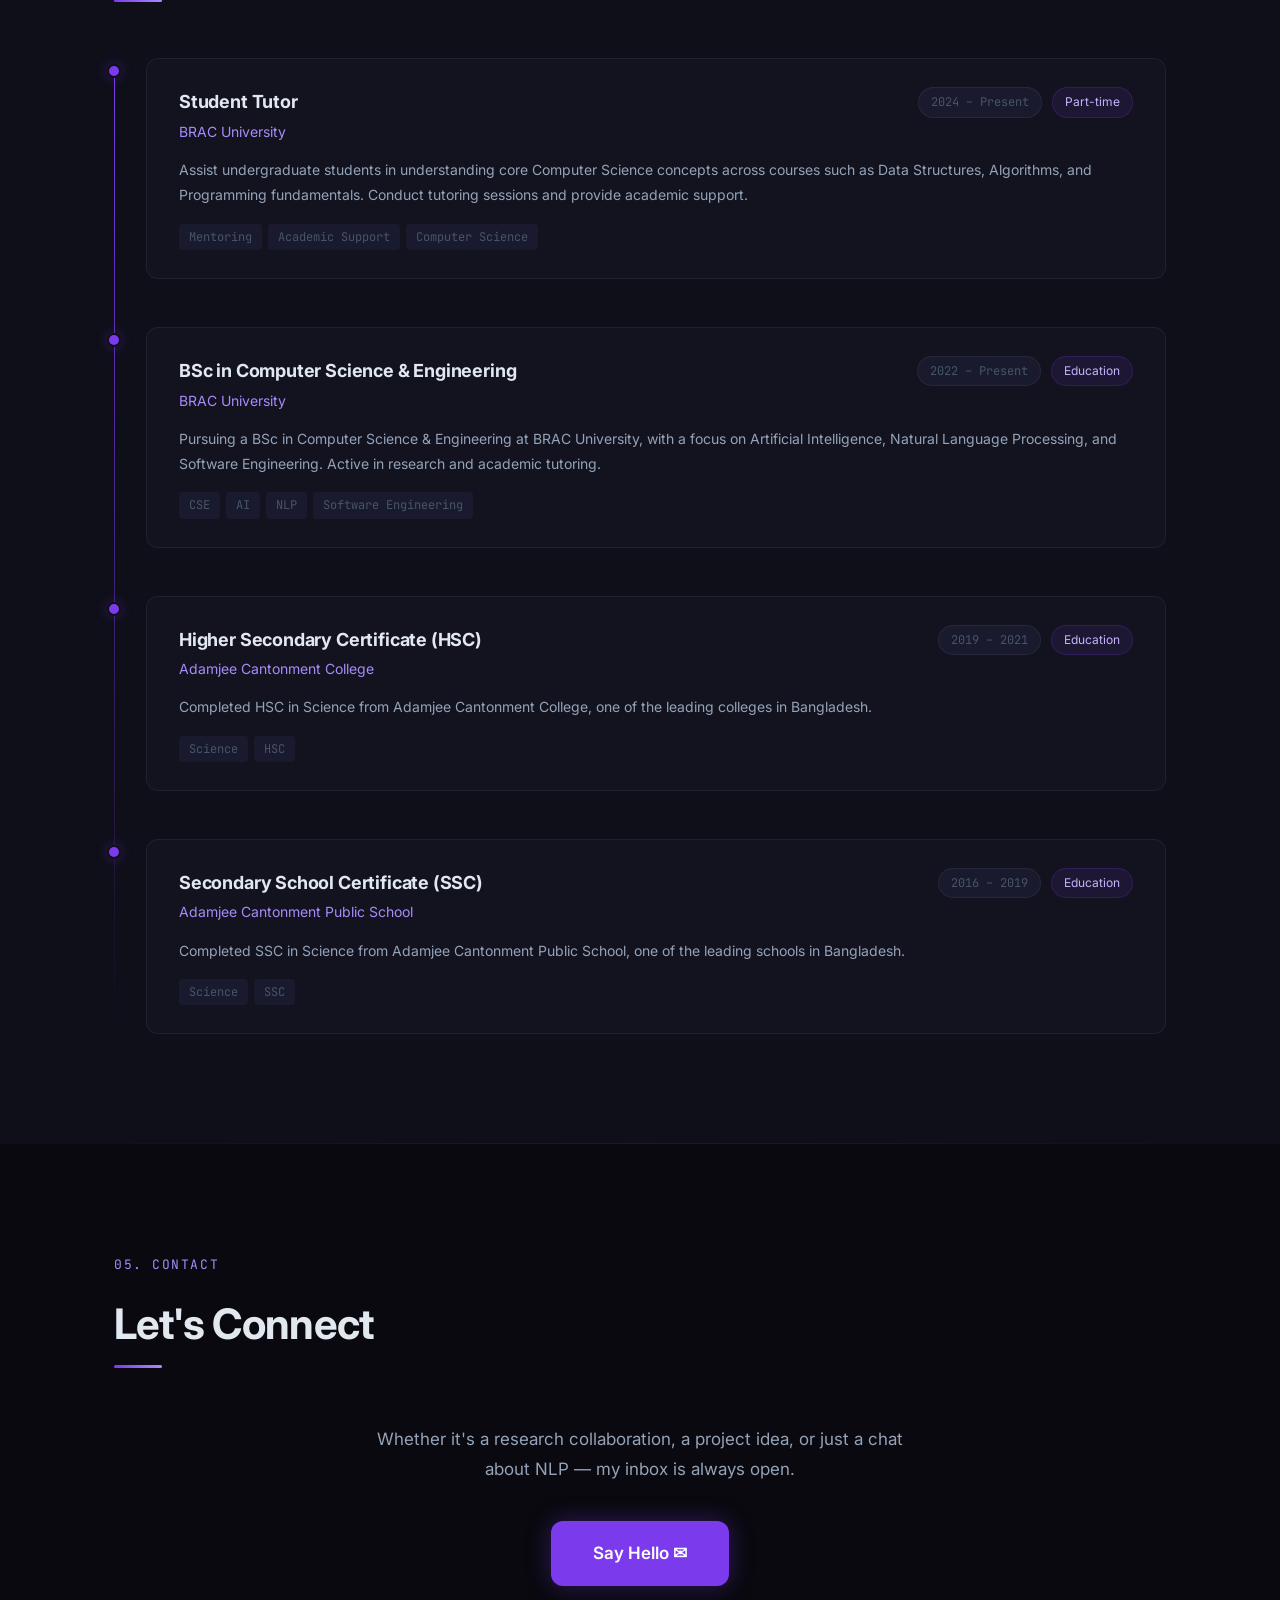
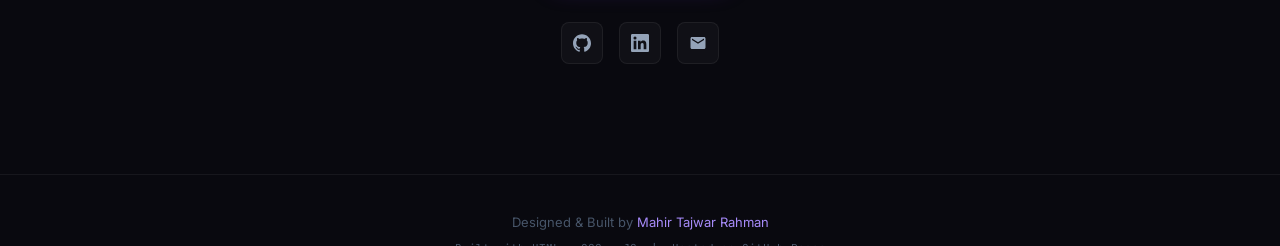
==== commit e868e1bb: "Add Research section for undergraduate thesis" ====
--- a/index.html
+++ b/index.html
@@ -27,6 +27,7 @@
             <ul class="nav-links" id="nav-links">
                 <li><a href="#about" class="nav-link">About</a></li>
                 <li><a href="#skills" class="nav-link">Skills</a></li>
+                <li><a href="#research" class="nav-link">Research</a></li>
                 <li><a href="#projects" class="nav-link">Projects</a></li>
                 <li><a href="#experience" class="nav-link">Experience</a></li>
                 <li><a href="#contact" class="nav-link">Contact</a></li>
@@ -102,11 +103,22 @@
         </div>
     </section>
 
-    <!-- ── Projects ───────────────────────────────────────── -->
-    <section id="projects" class="section">
+    <!-- ── Research ─────────────────────────────────────────── -->
+    <section id="research" class="section">
         <div class="container">
             <div class="section-header fade-in">
-                <span class="section-label">03. Projects</span>
+                <span class="section-label">03. Research</span>
+                <h2 class="section-title">Academic Thesis</h2>
+            </div>
+            <div class="research-grid" id="research-grid"></div>
+        </div>
+    </section>
+
+    <!-- ── Projects ───────────────────────────────────────── -->
+    <section id="projects" class="section alt-section">
+        <div class="container">
+            <div class="section-header fade-in">
+                <span class="section-label">04. Projects</span>
                 <h2 class="section-title">Things I've Built</h2>
             </div>
             <div class="projects-grid" id="projects-grid"></div>
--- a/style.css
+++ b/style.css
@@ -749,6 +749,18 @@
     border-color: var(--accent);
     background: rgba(124, 58, 237, 0.1);
     box-shadow: 0 4px 12px var(--accent-glow);
+}
+
+.research-tag {
+    font-size: 11px;
+    font-weight: 600;
+    text-transform: uppercase;
+    letter-spacing: 0.1em;
+    color: var(--accent);
+    background: rgba(124, 58, 237, 0.1);
+    padding: 4px 10px;
+    border-radius: 20px;
+    border: 1px solid rgba(124, 58, 237, 0.2);
 }
 
 .project-title {
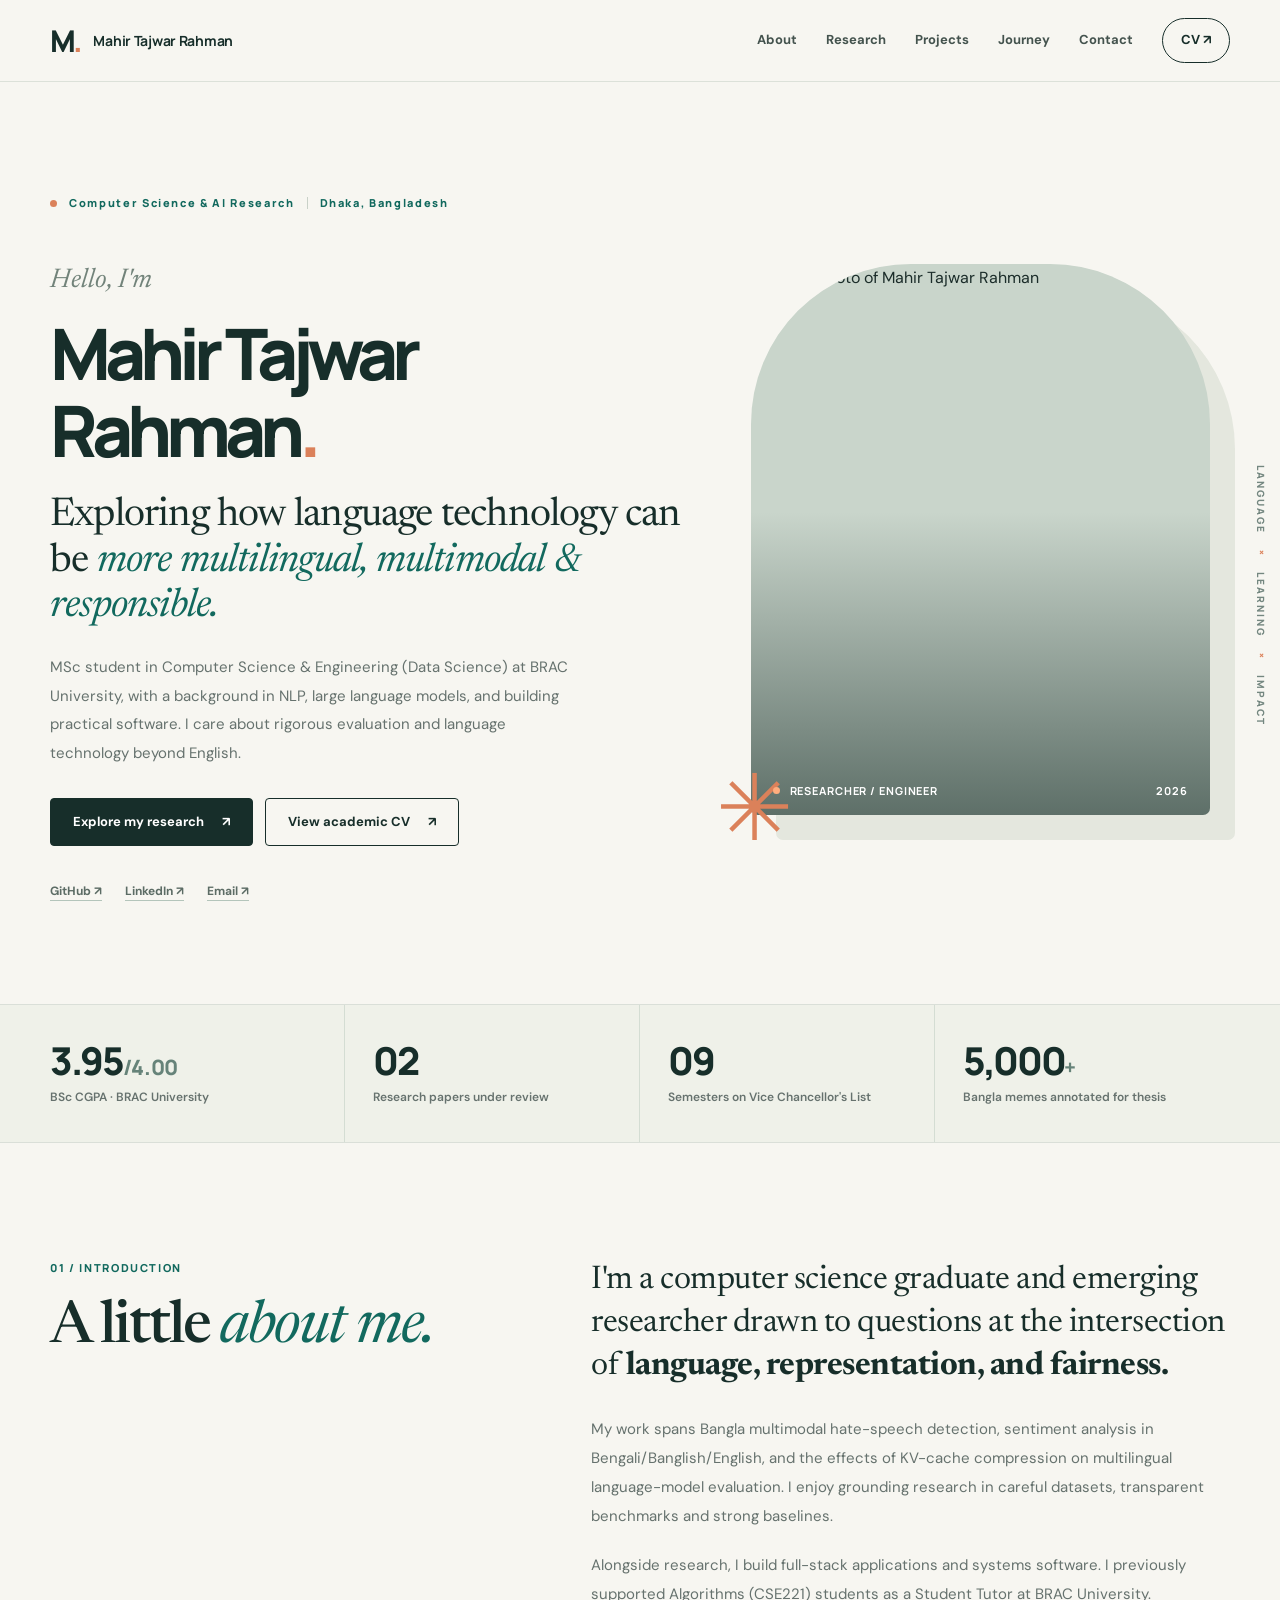
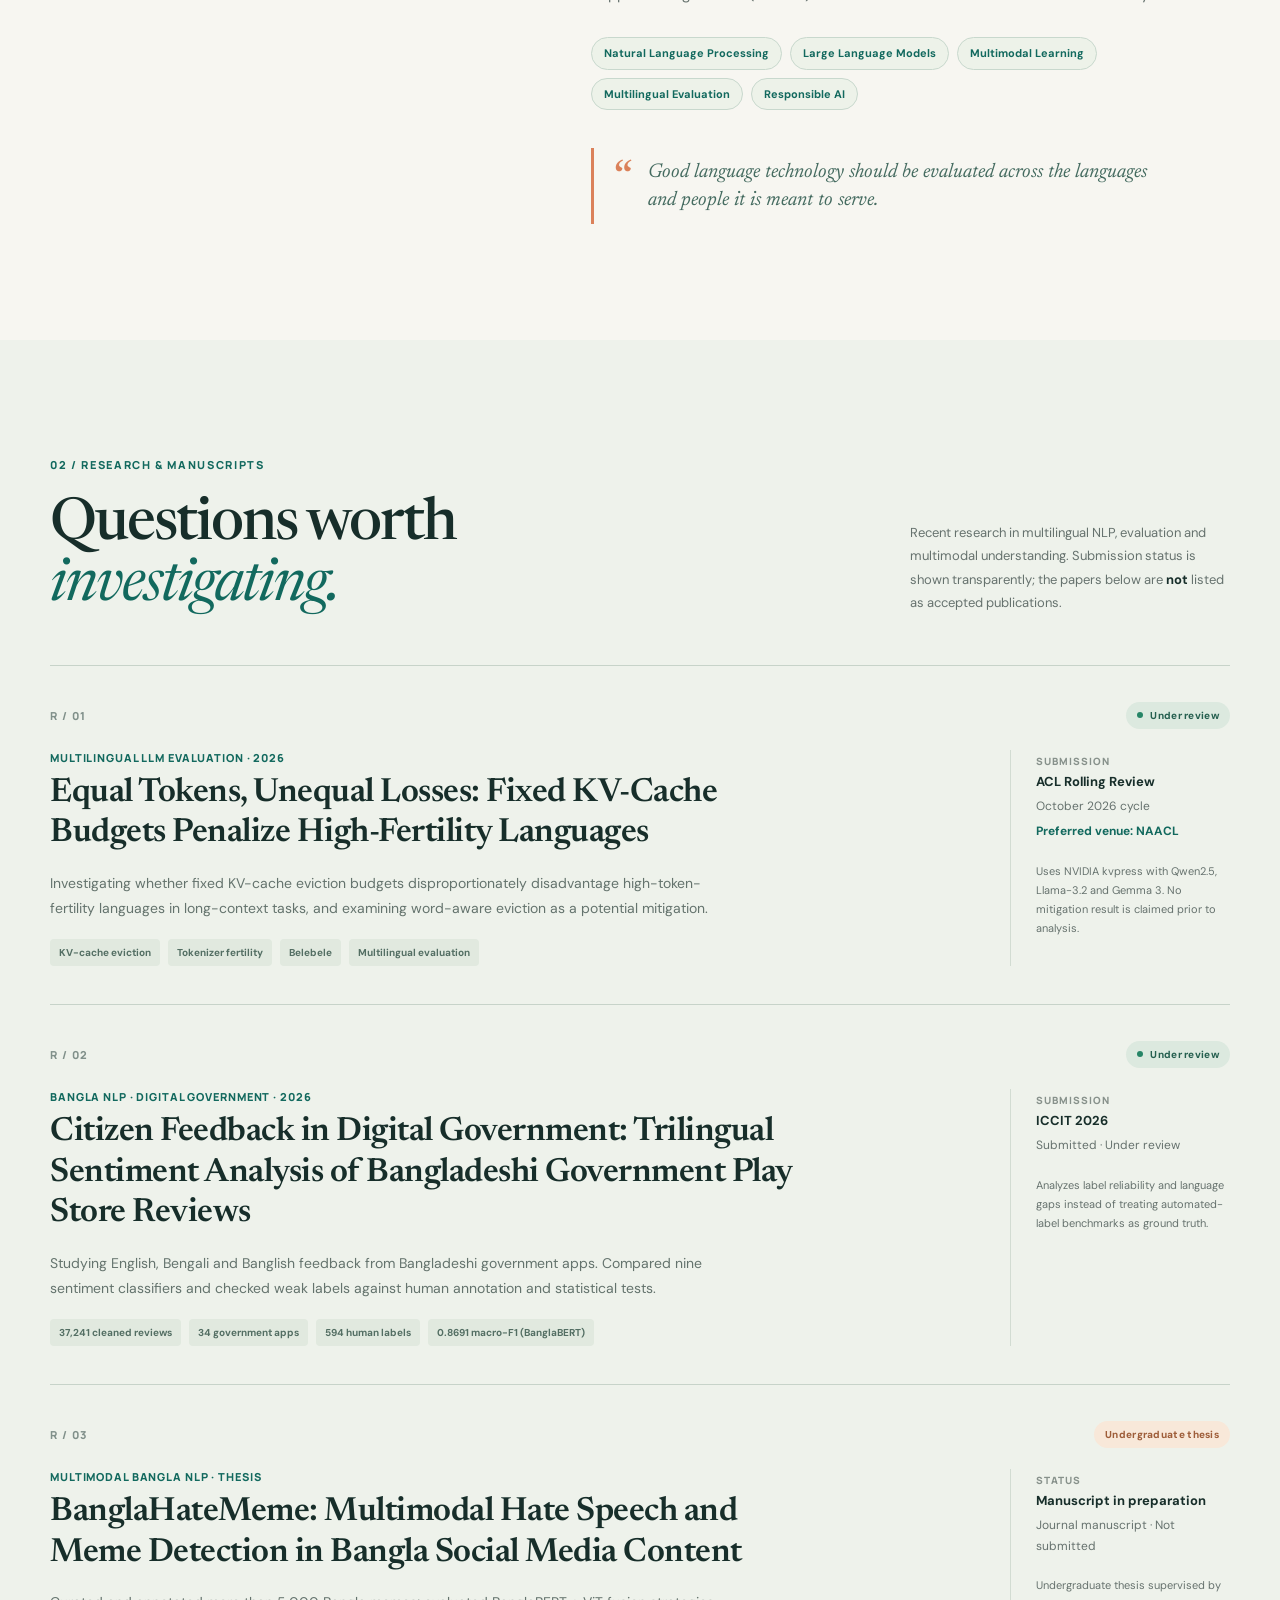
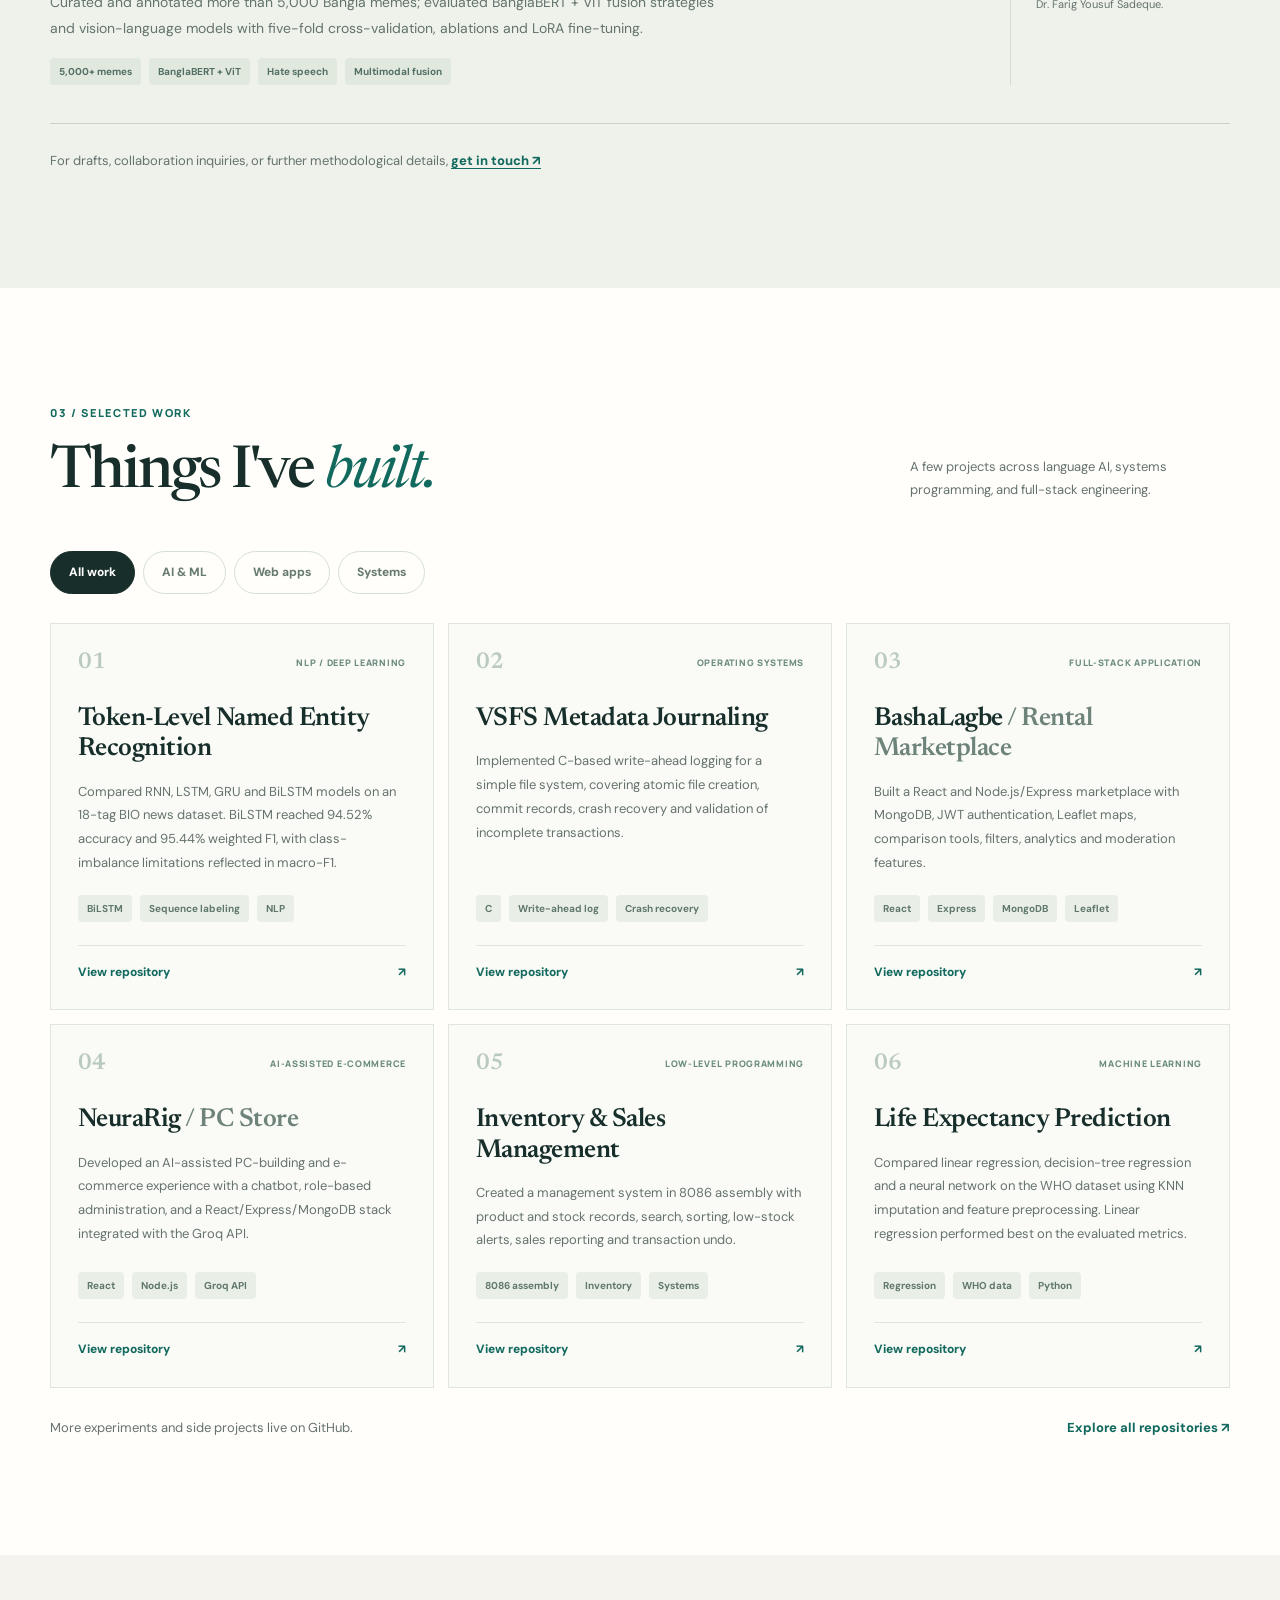
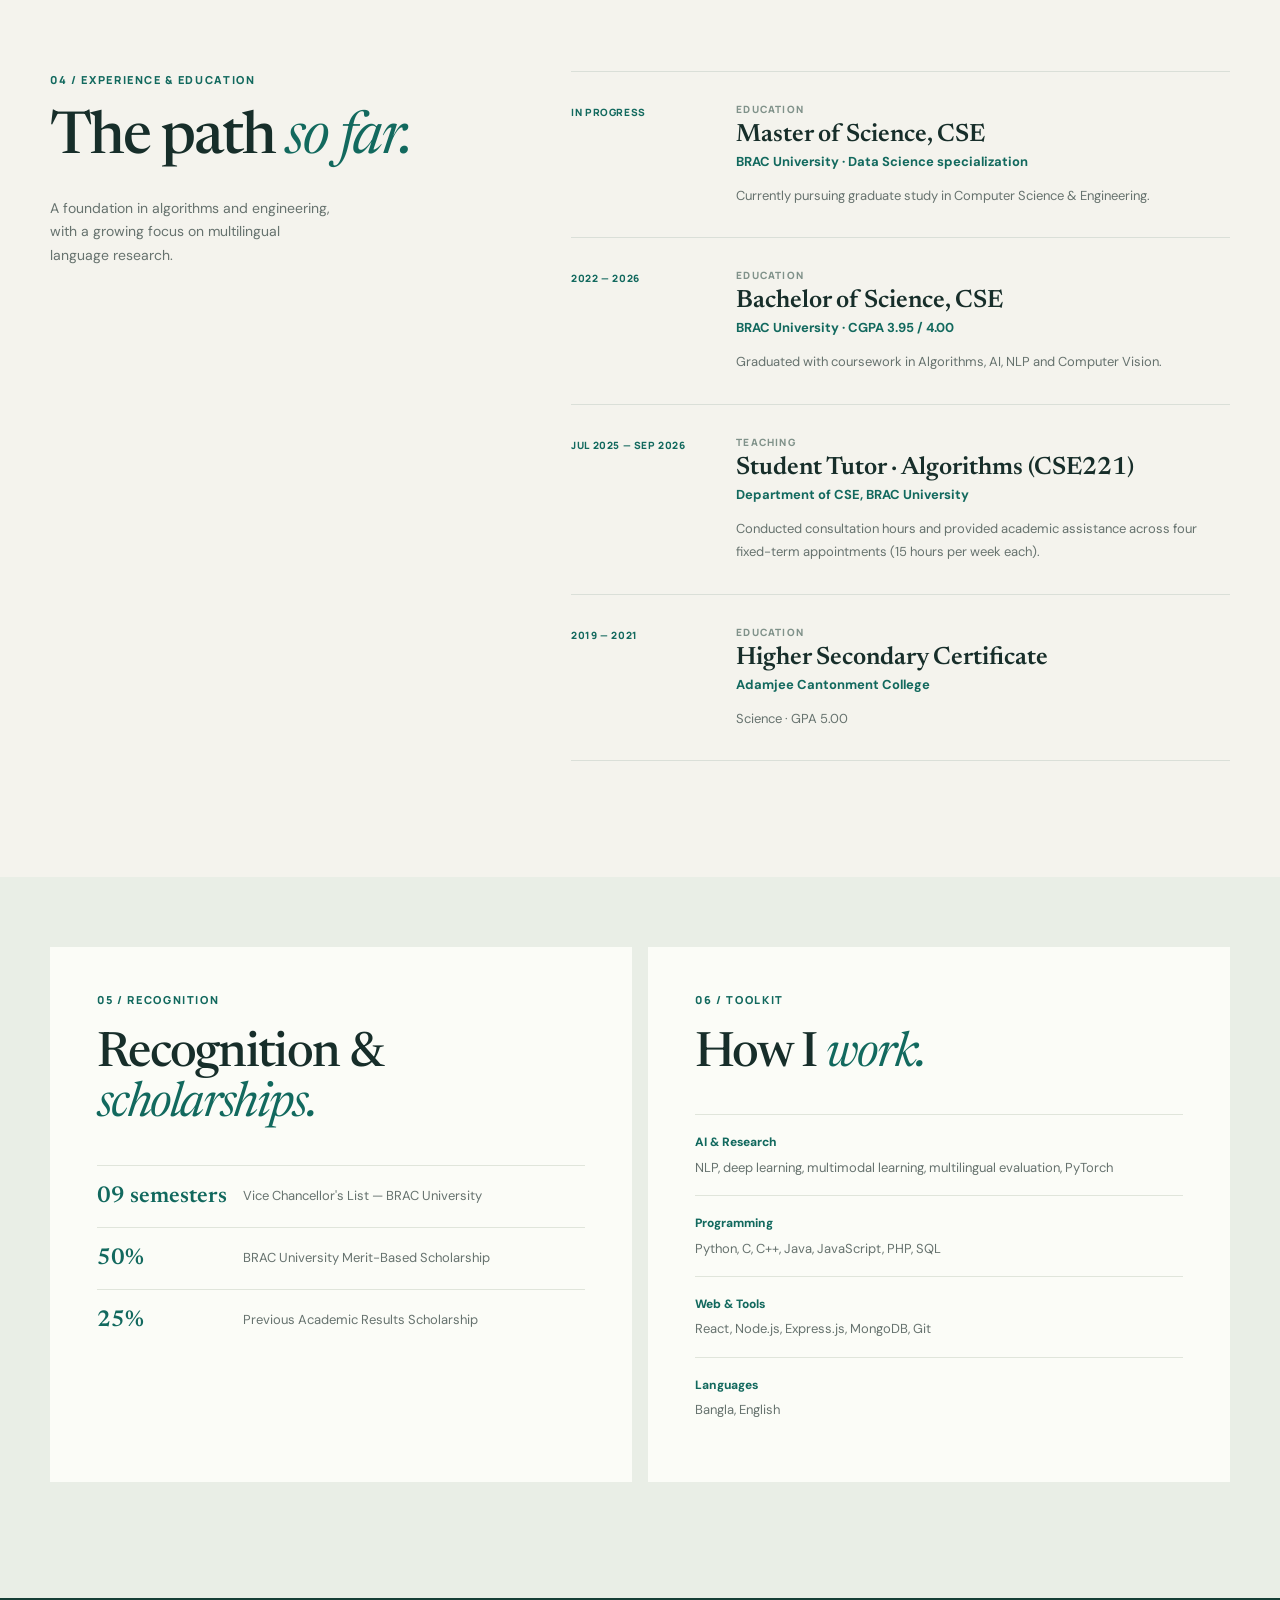
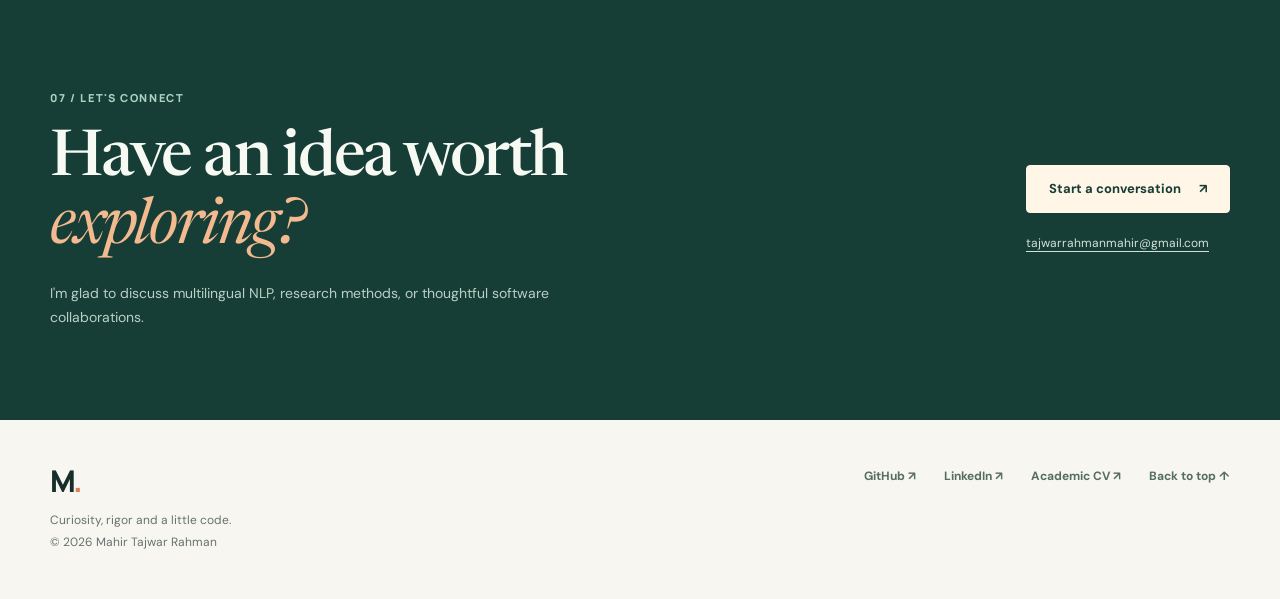
==== commit 5eee850b: "Redesign academic portfolio with current CV and research manuscripts" ====
--- a/index.html
+++ b/index.html
@@ -1,168 +1,250 @@
-<!DOCTYPE html>
+<!doctype html>
 <html lang="en">
-
 <head>
-    <meta charset="UTF-8" />
-    <meta name="viewport" content="width=device-width, initial-scale=1.0" />
-    <meta name="description"
-        content="Mahir Tajwar Rahman — CSE Student, NLP Researcher & MERN Developer at BRAC University." />
-    <title>Mahir Tajwar Rahman | Portfolio</title>
-    <link rel="preconnect" href="https://fonts.googleapis.com" />
-    <link rel="preconnect" href="https://fonts.gstatic.com" crossorigin />
-    <link
-        href="https://fonts.googleapis.com/css2?family=Inter:wght@300;400;500;600;700&family=JetBrains+Mono:wght@400;500&display=swap"
-        rel="stylesheet" />
-    <link rel="stylesheet" href="style.css" />
+  <meta charset="utf-8">
+  <meta name="viewport" content="width=device-width, initial-scale=1">
+  <meta name="color-scheme" content="light dark">
+  <meta name="theme-color" content="#f7f6f1">
+  <meta name="description" content="Mahir Tajwar Rahman — MSc student at BRAC University researching multilingual NLP, responsible AI, large language models and multimodal learning. Explore research, projects and experience.">
+  <meta property="og:type" content="website">
+  <meta property="og:title" content="Mahir Tajwar Rahman — NLP & Multimodal ML Research">
+  <meta property="og:description" content="Researching language technology across languages and modalities. Research, projects and academic experience.">
+  <meta property="og:url" content="https://mahirtaj.github.io/">
+  <meta property="og:image" content="https://avatars.githubusercontent.com/u/121459809?v=4">
+  <link rel="canonical" href="https://mahirtaj.github.io/">
+  <link rel="icon" type="image/svg+xml" href="favicon.svg">
+  <link rel="preconnect" href="https://fonts.googleapis.com">
+  <link rel="preconnect" href="https://fonts.gstatic.com" crossorigin>
+  <link href="https://fonts.googleapis.com/css2?family=DM+Sans:wght@400;500;600;700&family=Manrope:wght@400;500;600;700;800&family=Newsreader:opsz,wght@6..72,400;6..72,500;6..72,600&display=swap" rel="stylesheet">
+  <link rel="stylesheet" href="style.css">
+  <script defer src="script.js"></script>
+  <title>Mahir Tajwar Rahman — Researcher & Engineer</title>
 </head>
-
 <body>
-
-    <!-- ── Navigation ─────────────────────────────────────── -->
-    <nav id="navbar">
-        <div class="nav-inner">
-            <a href="#hero" class="nav-logo">MTR<span class="accent">.</span></a>
-            <button class="hamburger" id="hamburger" aria-label="Toggle menu">
-                <span></span><span></span><span></span>
-            </button>
-            <ul class="nav-links" id="nav-links">
-                <li><a href="#about" class="nav-link">About</a></li>
-                <li><a href="#skills" class="nav-link">Skills</a></li>
-                <li><a href="#research" class="nav-link">Research</a></li>
-                <li><a href="#projects" class="nav-link">Projects</a></li>
-                <li><a href="#experience" class="nav-link">Experience</a></li>
-                <li><a href="#contact" class="nav-link">Contact</a></li>
-                <li><a href="#" class="nav-link btn-resume" id="resume-link">Résumé ↗</a></li>
-            </ul>
-        </div>
-    </nav>
-
-    <!-- ── Hero ───────────────────────────────────────────── -->
-    <section id="hero">
-        <canvas id="particle-canvas"></canvas>
-        <div class="hero-content">
-            <p class="hero-greeting">Hi, I'm</p>
-            <h1 class="hero-name" id="hero-name"></h1>
-            <div class="hero-tagline-wrap">
-                <span class="hero-tagline" id="hero-tagline"></span>
-                <span class="cursor"></span>
-            </div>
-            <p class="hero-bio" id="hero-bio-short"></p>
+  <a class="skip-link" href="#main">Skip to content</a>
+  <div class="site-shell">
+    <header class="site-header" id="top">
+      <div class="container header-inner">
+        <a class="brand" href="#top" aria-label="Mahir Tajwar Rahman — home"><span class="brand-mark">M<span>.</span></span><span class="brand-name">Mahir Tajwar Rahman</span></a>
+        <button class="menu-toggle" type="button" aria-label="Open navigation" aria-expanded="false" aria-controls="site-nav"><span></span><span></span><span></span></button>
+        <nav id="site-nav" class="nav" aria-label="Main navigation">
+          <a href="#about">About</a>
+          <a href="#research">Research</a>
+          <a href="#projects">Projects</a>
+          <a href="#journey">Journey</a>
+          <a href="#contact">Contact</a>
+          <a class="nav-cv" href="resume.html">CV <span aria-hidden="true">↗</span></a>
+        </nav>
+      </div>
+    </header>
+
+    <main id="main">
+      <section class="hero section-pad" aria-labelledby="hero-title">
+        <div class="hero-grid container">
+          <div class="hero-copy">
+            <div class="eyebrow"><span class="eyebrow-dot"></span> Computer Science &amp; AI Research <span class="eyebrow-divider"></span> Dhaka, Bangladesh</div>
+            <p class="hero-intro">Hello, I'm</p>
+            <h1 id="hero-title">Mahir Tajwar <span>Rahman<span class="period">.</span></span></h1>
+            <p class="hero-statement">Exploring how language technology can be <em>more multilingual, multimodal &amp; responsible.</em></p>
+            <p class="hero-description">MSc student in Computer Science &amp; Engineering (Data Science) at BRAC University, with a background in NLP, large language models, and building practical software. I care about rigorous evaluation and language technology beyond English.</p>
             <div class="hero-actions">
-                <a href="#projects" class="btn btn-primary">View My Work</a>
-                <a href="#contact" class="btn btn-ghost">Get in Touch</a>
-            </div>
-            <div class="hero-socials" id="hero-socials"></div>
-        </div>
-        <div class="scroll-indicator">
-            <div class="scroll-dot"></div>
-        </div>
-    </section>
-
-    <!-- ── About ──────────────────────────────────────────── -->
-    <section id="about" class="section">
+              <a class="button button-primary" href="#research">Explore my research <span aria-hidden="true">↗</span></a>
+              <a class="button button-outline" href="resume.html">View academic CV <span aria-hidden="true">↗</span></a>
+            </div>
+            <div class="hero-quick-links">
+              <a href="https://github.com/mahirTaj" target="_blank" rel="noopener noreferrer">GitHub ↗</a>
+              <a href="https://www.linkedin.com/in/mahir-tajwar-rahman-5396b31a7/" target="_blank" rel="noopener noreferrer">LinkedIn ↗</a>
+              <a href="mailto:tajwarrahmanmahir@gmail.com">Email ↗</a>
+            </div>
+          </div>
+          <div class="hero-visual">
+            <div class="portrait-frame">
+              <div class="portrait-grain" aria-hidden="true"></div>
+              <img class="portrait" src="https://avatars.githubusercontent.com/u/121459809?v=4" alt="Profile photo of Mahir Tajwar Rahman" width="540" height="640" fetchpriority="high">
+              <div class="portrait-label"><span class="tiny-dot"></span> Researcher / Engineer <span class="label-year">2026</span></div>
+            </div>
+            <div class="hero-side-note">LANGUAGE <span>×</span> LEARNING <span>×</span> IMPACT</div>
+            <div class="hero-decoration" aria-hidden="true">✳</div>
+          </div>
+        </div>
+      </section>
+
+      <section class="metrics-band" aria-label="Quick highlights">
+        <div class="container metrics-grid">
+          <div class="metric"><strong>3.95<span>/4.00</span></strong><span>BSc CGPA · BRAC University</span></div>
+          <div class="metric"><strong>02</strong><span>Research papers under review</span></div>
+          <div class="metric"><strong>09</strong><span>Semesters on Vice Chancellor's List</span></div>
+          <div class="metric"><strong>5,000<span>+</span></strong><span>Bangla memes annotated for thesis</span></div>
+        </div>
+      </section>
+
+      <section class="section section-about" id="about" aria-labelledby="about-heading">
+        <div class="container about-grid">
+          <div class="section-side">
+            <p class="section-index">01 / INTRODUCTION</p>
+            <h2 class="section-heading" id="about-heading">A little <em>about me.</em></h2>
+          </div>
+          <div class="about-body">
+            <p class="lead">I'm a computer science graduate and emerging researcher drawn to questions at the intersection of <strong>language, representation, and fairness.</strong></p>
+            <p>My work spans Bangla multimodal hate-speech detection, sentiment analysis in Bengali/Banglish/English, and the effects of KV-cache compression on multilingual language-model evaluation. I enjoy grounding research in careful datasets, transparent benchmarks and strong baselines.</p>
+            <p>Alongside research, I build full-stack applications and systems software. I previously supported Algorithms (CSE221) students as a Student Tutor at BRAC University.</p>
+            <div class="interest-wrap" aria-label="Research interests">
+              <span>Natural Language Processing</span><span>Large Language Models</span><span>Multimodal Learning</span><span>Multilingual Evaluation</span><span>Responsible AI</span>
+            </div>
+            <div class="mini-quote"><span aria-hidden="true">“</span><p>Good language technology should be evaluated across the languages and people it is meant to serve.</p></div>
+          </div>
+        </div>
+      </section>
+
+      <section class="section section-research" id="research" aria-labelledby="research-heading">
         <div class="container">
-            <div class="section-header fade-in">
-                <span class="section-label">01. About</span>
-                <h2 class="section-title">Who I Am</h2>
-            </div>
-            <div class="about-grid">
-                <div class="about-text fade-in">
-                    <p id="about-bio"></p>
-                    <div class="about-meta" id="about-meta"></div>
+          <div class="section-header">
+            <div><p class="section-index">02 / RESEARCH &amp; MANUSCRIPTS</p><h2 class="section-heading" id="research-heading">Questions worth <em>investigating.</em></h2></div>
+            <p class="section-header-copy">Recent research in multilingual NLP, evaluation and multimodal understanding. Submission status is shown transparently; the papers below are <strong>not</strong> listed as accepted publications.</p>
+          </div>
+          <div class="research-list">
+            <article class="research-item research-featured">
+              <div class="research-meta"><span class="research-num">R / 01</span><span class="status status-review"><span class="tiny-dot"></span> Under review</span></div>
+              <div class="research-content">
+                <div class="research-main">
+                  <p class="research-category">Multilingual LLM Evaluation · 2026</p>
+                  <h3>Equal Tokens, Unequal Losses: Fixed KV-Cache Budgets Penalize High-Fertility Languages</h3>
+                  <p>Investigating whether fixed KV-cache eviction budgets disproportionately disadvantage high-token-fertility languages in long-context tasks, and examining word-aware eviction as a potential mitigation.</p>
+                  <div class="tag-list"><span>KV-cache eviction</span><span>Tokenizer fertility</span><span>Belebele</span><span>Multilingual evaluation</span></div>
                 </div>
-                <div class="about-card-stack fade-in">
-                    <div class="stat-card">
-                        <span class="stat-number" id="stat-projects">9+</span>
-                        <span class="stat-label">Projects</span>
-                    </div>
-                    <div class="stat-card">
-                        <span class="stat-number">2+</span>
-                        <span class="stat-label">Research Works</span>
-                    </div>
-                    <div class="stat-card">
-                        <span class="stat-number">CSE</span>
-                        <span class="stat-label">Major</span>
-                    </div>
-                    <div class="stat-card accent-card">
-                        <span class="stat-number">NLP</span>
-                        <span class="stat-label">Focus Area</span>
-                    </div>
+                <div class="research-aside"><span class="aside-label">SUBMISSION</span><strong>ACL Rolling Review</strong><span>October 2026 cycle</span><span class="aside-note">Preferred venue: NAACL</span><span class="aside-small">Uses NVIDIA kvpress with Qwen2.5, Llama-3.2 and Gemma 3. No mitigation result is claimed prior to analysis.</span></div>
+              </div>
+            </article>
+            <article class="research-item">
+              <div class="research-meta"><span class="research-num">R / 02</span><span class="status status-review"><span class="tiny-dot"></span> Under review</span></div>
+              <div class="research-content">
+                <div class="research-main">
+                  <p class="research-category">Bangla NLP · Digital Government · 2026</p>
+                  <h3>Citizen Feedback in Digital Government: Trilingual Sentiment Analysis of Bangladeshi Government Play Store Reviews</h3>
+                  <p>Studying English, Bengali and Banglish feedback from Bangladeshi government apps. Compared nine sentiment classifiers and checked weak labels against human annotation and statistical tests.</p>
+                  <div class="tag-list"><span>37,241 cleaned reviews</span><span>34 government apps</span><span>594 human labels</span><span>0.8691 macro-F1 (BanglaBERT)</span></div>
                 </div>
-            </div>
-        </div>
-    </section>
-
-    <!-- ── Skills ─────────────────────────────────────────── -->
-    <section id="skills" class="section alt-section">
+                <div class="research-aside"><span class="aside-label">SUBMISSION</span><strong>ICCIT 2026</strong><span>Submitted · Under review</span><span class="aside-small">Analyzes label reliability and language gaps instead of treating automated-label benchmarks as ground truth.</span></div>
+              </div>
+            </article>
+            <article class="research-item">
+              <div class="research-meta"><span class="research-num">R / 03</span><span class="status status-thesis">Undergraduate thesis</span></div>
+              <div class="research-content">
+                <div class="research-main">
+                  <p class="research-category">Multimodal Bangla NLP · Thesis</p>
+                  <h3>BanglaHateMeme: Multimodal Hate Speech and Meme Detection in Bangla Social Media Content</h3>
+                  <p>Curated and annotated more than 5,000 Bangla memes; evaluated BanglaBERT + ViT fusion strategies and vision-language models with five-fold cross-validation, ablations and LoRA fine-tuning.</p>
+                  <div class="tag-list"><span>5,000+ memes</span><span>BanglaBERT + ViT</span><span>Hate speech</span><span>Multimodal fusion</span></div>
+                </div>
+                <div class="research-aside"><span class="aside-label">STATUS</span><strong>Manuscript in preparation</strong><span>Journal manuscript · Not submitted</span><span class="aside-small">Undergraduate thesis supervised by Dr. Farig Yousuf Sadeque.</span></div>
+              </div>
+            </article>
+          </div>
+          <p class="research-footnote">For drafts, collaboration inquiries, or further methodological details, <a href="mailto:tajwarrahmanmahir@gmail.com?subject=Research%20inquiry">get in touch <span aria-hidden="true">↗</span></a></p>
+        </div>
+      </section>
+
+      <section class="section section-projects" id="projects" aria-labelledby="projects-heading">
         <div class="container">
-            <div class="section-header fade-in">
-                <span class="section-label">02. Skills</span>
-                <h2 class="section-title">What I Work With</h2>
-            </div>
-            <div class="skills-grid" id="skills-grid"></div>
-        </div>
-    </section>
-
-    <!-- ── Research ─────────────────────────────────────────── -->
-    <section id="research" class="section">
-        <div class="container">
-            <div class="section-header fade-in">
-                <span class="section-label">03. Research</span>
-                <h2 class="section-title">Academic Thesis</h2>
-            </div>
-            <div class="research-grid" id="research-grid"></div>
-        </div>
-    </section>
-
-    <!-- ── Projects ───────────────────────────────────────── -->
-    <section id="projects" class="section alt-section">
-        <div class="container">
-            <div class="section-header fade-in">
-                <span class="section-label">04. Projects</span>
-                <h2 class="section-title">Things I've Built</h2>
-            </div>
-            <div class="projects-grid" id="projects-grid"></div>
-        </div>
-    </section>
-
-    <!-- ── Experience ─────────────────────────────────────── -->
-    <section id="experience" class="section alt-section">
-        <div class="container">
-            <div class="section-header fade-in">
-                <span class="section-label">04. Experience</span>
-                <h2 class="section-title">Where I've Been</h2>
-            </div>
-            <div class="timeline" id="timeline"></div>
-        </div>
-    </section>
-
-    <!-- ── Contact ────────────────────────────────────────── -->
-    <section id="contact" class="section">
-        <div class="container">
-            <div class="section-header fade-in">
-                <span class="section-label">05. Contact</span>
-                <h2 class="section-title">Let's Connect</h2>
-            </div>
-            <div class="contact-wrapper fade-in">
-                <p class="contact-subtext">
-                    Whether it's a research collaboration, a project idea, or just a chat about
-                    NLP — my inbox is always open.
-                </p>
-                <a href="mailto:tajwarrahmanmahir@gmail.com" class="btn btn-primary btn-large"
-                    id="contact-email-btn">Say Hello ✉</a>
-                <div class="contact-socials" id="contact-socials"></div>
-            </div>
-        </div>
-    </section>
-
-    <!-- ── Footer ─────────────────────────────────────────── -->
-    <footer id="footer">
-        <p>Designed &amp; Built by <span class="accent" id="footer-name"></span></p>
-        <p class="footer-sub">Built with HTML · CSS · JS &nbsp;|&nbsp; Hosted on GitHub Pages</p>
-    </footer>
-
-    <script src="data.js"></script>
-    <script src="script.js"></script>
+          <div class="section-header">
+            <div><p class="section-index">03 / SELECTED WORK</p><h2 class="section-heading" id="projects-heading">Things I've <em>built.</em></h2></div>
+            <p class="section-header-copy">A few projects across language AI, systems programming, and full-stack engineering.</p>
+          </div>
+          <div class="filters" role="group" aria-label="Filter projects">
+            <button class="filter-button active" type="button" data-filter="all" aria-pressed="true">All work</button>
+            <button class="filter-button" type="button" data-filter="ai" aria-pressed="false">AI &amp; ML</button>
+            <button class="filter-button" type="button" data-filter="web" aria-pressed="false">Web apps</button>
+            <button class="filter-button" type="button" data-filter="systems" aria-pressed="false">Systems</button>
+          </div>
+          <div class="project-grid" id="project-grid">
+            <article class="project-card" data-category="ai">
+              <div class="project-top"><span class="project-number">01</span><span class="project-type">NLP / DEEP LEARNING</span></div>
+              <h3>Token-Level Named Entity Recognition</h3>
+              <p>Compared RNN, LSTM, GRU and BiLSTM models on an 18-tag BIO news dataset. BiLSTM reached 94.52% accuracy and 95.44% weighted F1, with class-imbalance limitations reflected in macro-F1.</p>
+              <div class="tag-list"><span>BiLSTM</span><span>Sequence labeling</span><span>NLP</span></div>
+              <a class="project-link" href="https://github.com/mahirTaj/Token-Level-Multi-Class-Classification-for-NER" target="_blank" rel="noopener noreferrer" aria-label="View named entity recognition project on GitHub">View repository <span aria-hidden="true">↗</span></a>
+            </article>
+            <article class="project-card" data-category="systems">
+              <div class="project-top"><span class="project-number">02</span><span class="project-type">OPERATING SYSTEMS</span></div>
+              <h3>VSFS Metadata Journaling</h3>
+              <p>Implemented C-based write-ahead logging for a simple file system, covering atomic file creation, commit records, crash recovery and validation of incomplete transactions.</p>
+              <div class="tag-list"><span>C</span><span>Write-ahead log</span><span>Crash recovery</span></div>
+              <a class="project-link" href="https://github.com/mahirTaj/VSFS-Metadata-Journaling" target="_blank" rel="noopener noreferrer" aria-label="View VSFS Metadata Journaling project on GitHub">View repository <span aria-hidden="true">↗</span></a>
+            </article>
+            <article class="project-card" data-category="web">
+              <div class="project-top"><span class="project-number">03</span><span class="project-type">FULL-STACK APPLICATION</span></div>
+              <h3>BashaLagbe <span class="project-title-light">/ Rental Marketplace</span></h3>
+              <p>Built a React and Node.js/Express marketplace with MongoDB, JWT authentication, Leaflet maps, comparison tools, filters, analytics and moderation features.</p>
+              <div class="tag-list"><span>React</span><span>Express</span><span>MongoDB</span><span>Leaflet</span></div>
+              <a class="project-link" href="https://github.com/mahirTaj/BashaLagbe---Flat-Room-Rental-Marketplace" target="_blank" rel="noopener noreferrer" aria-label="View BashaLagbe on GitHub">View repository <span aria-hidden="true">↗</span></a>
+            </article>
+            <article class="project-card" data-category="web">
+              <div class="project-top"><span class="project-number">04</span><span class="project-type">AI-ASSISTED E-COMMERCE</span></div>
+              <h3>NeuraRig <span class="project-title-light">/ PC Store</span></h3>
+              <p>Developed an AI-assisted PC-building and e-commerce experience with a chatbot, role-based administration, and a React/Express/MongoDB stack integrated with the Groq API.</p>
+              <div class="tag-list"><span>React</span><span>Node.js</span><span>Groq API</span></div>
+              <a class="project-link" href="https://github.com/mahirTaj/NeuraRig" target="_blank" rel="noopener noreferrer" aria-label="View NeuraRig on GitHub">View repository <span aria-hidden="true">↗</span></a>
+            </article>
+            <article class="project-card" data-category="systems">
+              <div class="project-top"><span class="project-number">05</span><span class="project-type">LOW-LEVEL PROGRAMMING</span></div>
+              <h3>Inventory &amp; Sales Management</h3>
+              <p>Created a management system in 8086 assembly with product and stock records, search, sorting, low-stock alerts, sales reporting and transaction undo.</p>
+              <div class="tag-list"><span>8086 assembly</span><span>Inventory</span><span>Systems</span></div>
+              <a class="project-link" href="https://github.com/mahirTaj/8086-Assembly-Inventory-Sales-Management-System" target="_blank" rel="noopener noreferrer" aria-label="View assembly inventory project on GitHub">View repository <span aria-hidden="true">↗</span></a>
+            </article>
+            <article class="project-card" data-category="ai">
+              <div class="project-top"><span class="project-number">06</span><span class="project-type">MACHINE LEARNING</span></div>
+              <h3>Life Expectancy Prediction</h3>
+              <p>Compared linear regression, decision-tree regression and a neural network on the WHO dataset using KNN imputation and feature preprocessing. Linear regression performed best on the evaluated metrics.</p>
+              <div class="tag-list"><span>Regression</span><span>WHO data</span><span>Python</span></div>
+              <a class="project-link" href="https://github.com/mahirTaj/Life-Expectancy-Prediction" target="_blank" rel="noopener noreferrer" aria-label="View life expectancy prediction project on GitHub">View repository <span aria-hidden="true">↗</span></a>
+            </article>
+          </div>
+          <div class="more-work"><p>More experiments and side projects live on GitHub.</p><a href="https://github.com/mahirTaj?tab=repositories" target="_blank" rel="noopener noreferrer">Explore all repositories <span aria-hidden="true">↗</span></a></div>
+        </div>
+      </section>
+
+      <section class="section section-journey" id="journey" aria-labelledby="journey-heading">
+        <div class="container journey-layout">
+          <div class="section-side"><p class="section-index">04 / EXPERIENCE &amp; EDUCATION</p><h2 class="section-heading" id="journey-heading">The path <em>so far.</em></h2><p class="journey-side-copy">A foundation in algorithms and engineering, with a growing focus on multilingual language research.</p></div>
+          <div class="timeline">
+            <div class="timeline-item"><div class="timeline-date">IN PROGRESS</div><div class="timeline-content"><p class="timeline-label">EDUCATION</p><h3>Master of Science, CSE</h3><p class="timeline-org">BRAC University · Data Science specialization</p><p>Currently pursuing graduate study in Computer Science &amp; Engineering.</p></div></div>
+            <div class="timeline-item"><div class="timeline-date">2022 — 2026</div><div class="timeline-content"><p class="timeline-label">EDUCATION</p><h3>Bachelor of Science, CSE</h3><p class="timeline-org">BRAC University · CGPA 3.95 / 4.00</p><p>Graduated with coursework in Algorithms, AI, NLP and Computer Vision.</p></div></div>
+            <div class="timeline-item"><div class="timeline-date">JUL 2025 — SEP 2026</div><div class="timeline-content"><p class="timeline-label">TEACHING</p><h3>Student Tutor · Algorithms (CSE221)</h3><p class="timeline-org">Department of CSE, BRAC University</p><p>Conducted consultation hours and provided academic assistance across four fixed-term appointments (15 hours per week each).</p></div></div>
+            <div class="timeline-item"><div class="timeline-date">2019 — 2021</div><div class="timeline-content"><p class="timeline-label">EDUCATION</p><h3>Higher Secondary Certificate</h3><p class="timeline-org">Adamjee Cantonment College</p><p>Science · GPA 5.00</p></div></div>
+          </div>
+        </div>
+      </section>
+
+      <section class="section section-details" id="recognition" aria-labelledby="recognition-heading">
+        <div class="container details-grid">
+          <div class="details-card recognition-card">
+            <p class="section-index">05 / RECOGNITION</p>
+            <h2 class="section-heading small-heading" id="recognition-heading">Recognition &amp; <em>scholarships.</em></h2>
+            <div class="award"><strong>09 semesters</strong><span>Vice Chancellor's List — BRAC University</span></div>
+            <div class="award"><strong>50%</strong><span>BRAC University Merit-Based Scholarship</span></div>
+            <div class="award"><strong>25%</strong><span>Previous Academic Results Scholarship</span></div>
+          </div>
+          <div class="details-card skills-card" id="skills">
+            <p class="section-index">06 / TOOLKIT</p>
+            <h2 class="section-heading small-heading">How I <em>work.</em></h2>
+            <div class="skill-group"><h3>AI &amp; Research</h3><p>NLP, deep learning, multimodal learning, multilingual evaluation, PyTorch</p></div>
+            <div class="skill-group"><h3>Programming</h3><p>Python, C, C++, Java, JavaScript, PHP, SQL</p></div>
+            <div class="skill-group"><h3>Web &amp; Tools</h3><p>React, Node.js, Express.js, MongoDB, Git</p></div>
+            <div class="skill-group"><h3>Languages</h3><p>Bangla, English</p></div>
+          </div>
+        </div>
+      </section>
+
+      <section class="contact-section" id="contact" aria-labelledby="contact-heading">
+        <div class="container contact-inner">
+          <div><p class="section-index">07 / LET'S CONNECT</p><h2 id="contact-heading">Have an idea worth <em>exploring?</em></h2><p>I'm glad to discuss multilingual NLP, research methods, or thoughtful software collaborations.</p></div>
+          <div class="contact-actions"><a class="button button-light" href="mailto:tajwarrahmanmahir@gmail.com?subject=Hello%20Mahir">Start a conversation <span aria-hidden="true">↗</span></a><a class="contact-email" href="mailto:tajwarrahmanmahir@gmail.com">tajwarrahmanmahir@gmail.com</a></div>
+        </div>
+      </section>
+    </main>
+
+    <footer class="footer"><div class="container footer-inner"><div><a class="footer-brand" href="#top">M<span>.</span></a><p>Curiosity, rigor and a little code.<br>© <span id="year">2026</span> Mahir Tajwar Rahman</p></div><div class="footer-links"><a href="https://github.com/mahirTaj" target="_blank" rel="noopener noreferrer">GitHub ↗</a><a href="https://www.linkedin.com/in/mahir-tajwar-rahman-5396b31a7/" target="_blank" rel="noopener noreferrer">LinkedIn ↗</a><a href="resume.html">Academic CV ↗</a><a href="#top">Back to top ↑</a></div></div></footer>
+  </div>
 </body>
-
 </html>
--- a/style.css
+++ b/style.css
@@ -1,1122 +1 @@
-/* ============================================================
-   PORTFOLIO — style.css
-   ============================================================ */
-
-/* ── CSS Variables (Design Tokens) ──────────────────────── */
-:root {
-    --bg: #09090f;
-    --bg-alt: #0f0f1a;
-    --surface: #13131f;
-    --surface-2: #1a1a2e;
-    --border: rgba(124, 58, 237, 0.15);
-    --border-subtle: rgba(255, 255, 255, 0.06);
-
-    --accent: #7c3aed;
-    --accent-glow: rgba(124, 58, 237, 0.35);
-    --accent-2: #a78bfa;
-    --accent-3: #c4b5fd;
-
-    --text: #e2e8f0;
-    --text-muted: #94a3b8;
-    --text-faint: #475569;
-
-    --font-sans: 'Inter', sans-serif;
-    --font-mono: 'JetBrains Mono', monospace;
-
-    --radius: 12px;
-    --radius-sm: 8px;
-    --radius-lg: 20px;
-
-    --nav-h: 70px;
-    --transition: 0.3s cubic-bezier(0.4, 0, 0.2, 1);
-}
-
-/* ── Reset / Base ─────────────────────────────────────────── */
-*,
-*::before,
-*::after {
-    box-sizing: border-box;
-    margin: 0;
-    padding: 0;
-}
-
-html {
-    scroll-behavior: smooth;
-    scroll-padding-top: var(--nav-h);
-}
-
-body {
-    background-color: var(--bg);
-    color: var(--text);
-    font-family: var(--font-sans);
-    font-size: 16px;
-    line-height: 1.7;
-    overflow-x: hidden;
-}
-
-img {
-    max-width: 100%;
-    display: block;
-}
-
-a {
-    color: inherit;
-    text-decoration: none;
-}
-
-ul {
-    list-style: none;
-}
-
-::selection {
-    background: var(--accent);
-    color: #fff;
-}
-
-/* Custom scrollbar */
-::-webkit-scrollbar {
-    width: 6px;
-}
-
-::-webkit-scrollbar-track {
-    background: var(--bg);
-}
-
-::-webkit-scrollbar-thumb {
-    background: var(--accent);
-    border-radius: 99px;
-}
-
-/* ── Typography Utilities ─────────────────────────────────── */
-.accent {
-    color: var(--accent-2);
-}
-
-.mono {
-    font-family: var(--font-mono);
-}
-
-/* ── Layout ───────────────────────────────────────────────── */
-.container {
-    max-width: 1100px;
-    margin: 0 auto;
-    padding: 0 24px;
-}
-
-.section {
-    padding: 110px 0;
-}
-
-.alt-section {
-    background: var(--bg-alt);
-    position: relative;
-}
-
-.alt-section::before,
-.alt-section::after {
-    content: '';
-    position: absolute;
-    left: 0;
-    right: 0;
-    height: 1px;
-    background: linear-gradient(90deg, transparent, var(--border), transparent);
-}
-
-.alt-section::before {
-    top: 0;
-}
-
-.alt-section::after {
-    bottom: 0;
-}
-
-/* ── Section Headers ──────────────────────────────────────── */
-.section-header {
-    margin-bottom: 64px;
-}
-
-.section-label {
-    font-family: var(--font-mono);
-    font-size: 13px;
-    color: var(--accent-2);
-    letter-spacing: 0.12em;
-    text-transform: uppercase;
-    display: block;
-    margin-bottom: 12px;
-}
-
-.section-title {
-    font-size: clamp(28px, 4vw, 42px);
-    font-weight: 700;
-    letter-spacing: -0.02em;
-    color: var(--text);
-    position: relative;
-    display: inline-block;
-}
-
-.section-title::after {
-    content: '';
-    position: absolute;
-    bottom: -8px;
-    left: 0;
-    width: 48px;
-    height: 3px;
-    background: linear-gradient(90deg, var(--accent), var(--accent-2));
-    border-radius: 99px;
-}
-
-/* ── Buttons ──────────────────────────────────────────────── */
-.btn {
-    display: inline-flex;
-    align-items: center;
-    gap: 8px;
-    padding: 12px 28px;
-    border-radius: var(--radius-sm);
-    font-weight: 600;
-    font-size: 15px;
-    cursor: pointer;
-    transition: var(--transition);
-    border: 2px solid transparent;
-    white-space: nowrap;
-}
-
-.btn-primary {
-    background: var(--accent);
-    color: #fff;
-    box-shadow: 0 0 24px var(--accent-glow);
-}
-
-.btn-primary:hover {
-    background: #6d28d9;
-    box-shadow: 0 0 40px var(--accent-glow);
-    transform: translateY(-2px);
-}
-
-.btn-ghost {
-    border-color: var(--border);
-    color: var(--text);
-    background: rgba(255, 255, 255, 0.03);
-}
-
-.btn-ghost:hover {
-    border-color: var(--accent);
-    color: var(--accent-2);
-    background: rgba(124, 58, 237, 0.08);
-    transform: translateY(-2px);
-}
-
-.btn-large {
-    padding: 16px 40px;
-    font-size: 17px;
-    border-radius: var(--radius);
-}
-
-/* ── Navbar ───────────────────────────────────────────────── */
-#navbar {
-    position: fixed;
-    top: 0;
-    left: 0;
-    right: 0;
-    z-index: 1000;
-    height: var(--nav-h);
-    transition: background var(--transition), box-shadow var(--transition);
-}
-
-#navbar.scrolled {
-    background: rgba(9, 9, 15, 0.92);
-    backdrop-filter: blur(20px);
-    -webkit-backdrop-filter: blur(20px);
-    box-shadow: 0 1px 0 var(--border-subtle);
-}
-
-.nav-inner {
-    max-width: 1200px;
-    margin: 0 auto;
-    padding: 0 24px;
-    height: 100%;
-    display: flex;
-    align-items: center;
-    justify-content: space-between;
-    gap: 32px;
-}
-
-.nav-logo {
-    font-family: var(--font-mono);
-    font-size: 22px;
-    font-weight: 700;
-    color: var(--text);
-    letter-spacing: -0.02em;
-    flex-shrink: 0;
-}
-
-.nav-links {
-    display: flex;
-    align-items: center;
-    gap: 4px;
-}
-
-.nav-link {
-    padding: 7px 14px;
-    border-radius: var(--radius-sm);
-    font-size: 14px;
-    font-weight: 500;
-    color: var(--text-muted);
-    transition: var(--transition);
-}
-
-.nav-link:hover,
-.nav-link.active {
-    color: var(--text);
-    background: rgba(255, 255, 255, 0.05);
-}
-
-.nav-link.active {
-    color: var(--accent-2);
-}
-
-.btn-resume {
-    border: 1px solid var(--border);
-    color: var(--accent-2) !important;
-    padding: 7px 16px;
-    margin-left: 8px;
-}
-
-.btn-resume:hover {
-    border-color: var(--accent);
-    background: rgba(124, 58, 237, 0.1) !important;
-}
-
-/* Hamburger */
-.hamburger {
-    display: none;
-    flex-direction: column;
-    gap: 5px;
-    background: none;
-    border: none;
-    cursor: pointer;
-    padding: 4px;
-}
-
-.hamburger span {
-    width: 24px;
-    height: 2px;
-    background: var(--text);
-    border-radius: 99px;
-    transition: var(--transition);
-    display: block;
-}
-
-.hamburger.open span:nth-child(1) {
-    transform: rotate(45deg) translate(5px, 5px);
-}
-
-.hamburger.open span:nth-child(2) {
-    opacity: 0;
-}
-
-.hamburger.open span:nth-child(3) {
-    transform: rotate(-45deg) translate(5px, -5px);
-}
-
-/* ── Hero ─────────────────────────────────────────────────── */
-#hero {
-    min-height: 100vh;
-    display: flex;
-    align-items: center;
-    justify-content: center;
-    position: relative;
-    overflow: hidden;
-    padding: 0 24px;
-}
-
-#particle-canvas {
-    position: absolute;
-    inset: 0;
-    opacity: 0.6;
-}
-
-/* Gradient radial glow */
-#hero::before {
-    content: '';
-    position: absolute;
-    top: -20%;
-    left: 50%;
-    transform: translateX(-50%);
-    width: 800px;
-    height: 800px;
-    border-radius: 50%;
-    background: radial-gradient(circle, rgba(124, 58, 237, 0.12) 0%, transparent 70%);
-    pointer-events: none;
-}
-
-.hero-content {
-    position: relative;
-    z-index: 1;
-    max-width: 780px;
-    text-align: center;
-}
-
-.hero-greeting {
-    font-family: var(--font-mono);
-    font-size: 15px;
-    color: var(--accent-2);
-    letter-spacing: 0.1em;
-    margin-bottom: 16px;
-    opacity: 0;
-    animation: fadeUp 0.8s 0.2s forwards;
-}
-
-.hero-name {
-    font-size: clamp(40px, 7vw, 76px);
-    font-weight: 800;
-    letter-spacing: -0.03em;
-    line-height: 1.1;
-    margin-bottom: 20px;
-    background: linear-gradient(135deg, #fff 30%, var(--accent-3));
-    -webkit-background-clip: text;
-    -webkit-text-fill-color: transparent;
-    background-clip: text;
-    opacity: 0;
-    animation: fadeUp 0.8s 0.35s forwards;
-}
-
-.hero-tagline-wrap {
-    display: flex;
-    align-items: center;
-    justify-content: center;
-    gap: 4px;
-    min-height: 36px;
-    margin-bottom: 28px;
-    opacity: 0;
-    animation: fadeUp 0.8s 0.5s forwards;
-}
-
-.hero-tagline {
-    font-size: clamp(16px, 2.4vw, 22px);
-    font-weight: 500;
-    color: var(--text-muted);
-}
-
-.cursor {
-    width: 2px;
-    height: 1.3em;
-    background: var(--accent-2);
-    border-radius: 1px;
-    display: inline-block;
-    animation: blink 1s step-end infinite;
-}
-
-.hero-bio {
-    font-size: 16px;
-    color: var(--text-muted);
-    max-width: 540px;
-    margin: 0 auto 40px;
-    line-height: 1.8;
-    opacity: 0;
-    animation: fadeUp 0.8s 0.65s forwards;
-}
-
-.hero-actions {
-    display: flex;
-    gap: 16px;
-    justify-content: center;
-    flex-wrap: wrap;
-    margin-bottom: 40px;
-    opacity: 0;
-    animation: fadeUp 0.8s 0.8s forwards;
-}
-
-.hero-socials {
-    display: flex;
-    gap: 16px;
-    justify-content: center;
-    opacity: 0;
-    animation: fadeUp 0.8s 0.95s forwards;
-}
-
-.social-link {
-    width: 42px;
-    height: 42px;
-    border-radius: var(--radius-sm);
-    border: 1px solid var(--border-subtle);
-    display: flex;
-    align-items: center;
-    justify-content: center;
-    color: var(--text-muted);
-    transition: var(--transition);
-    background: rgba(255, 255, 255, 0.03);
-}
-
-.social-link svg {
-    width: 18px;
-    height: 18px;
-    fill: currentColor;
-}
-
-.social-link:hover {
-    border-color: var(--accent);
-    color: var(--accent-2);
-    background: rgba(124, 58, 237, 0.12);
-    transform: translateY(-3px);
-    box-shadow: 0 8px 24px var(--accent-glow);
-}
-
-/* Scroll indicator */
-.scroll-indicator {
-    position: absolute;
-    bottom: 36px;
-    left: 50%;
-    transform: translateX(-50%);
-    display: flex;
-    flex-direction: column;
-    align-items: center;
-    opacity: 0;
-    animation: fadeUp 0.8s 1.2s forwards;
-}
-
-.scroll-dot {
-    width: 6px;
-    height: 6px;
-    background: var(--accent-2);
-    border-radius: 50%;
-    animation: scrollBounce 2s ease-in-out infinite;
-    position: relative;
-}
-
-.scroll-dot::before {
-    content: '';
-    position: absolute;
-    top: 50%;
-    left: 50%;
-    transform: translate(-50%, -50%);
-    width: 18px;
-    height: 18px;
-    border: 1px solid rgba(167, 139, 250, 0.3);
-    border-radius: 50%;
-    animation: pulse 2s ease-in-out infinite;
-}
-
-/* ── About ────────────────────────────────────────────────── */
-.about-grid {
-    display: grid;
-    grid-template-columns: 1fr 1fr;
-    gap: 64px;
-    align-items: start;
-}
-
-.about-text p {
-    color: var(--text-muted);
-    font-size: 16px;
-    line-height: 1.9;
-    margin-bottom: 24px;
-}
-
-.about-meta {
-    display: flex;
-    flex-wrap: wrap;
-    gap: 12px;
-    margin-top: 8px;
-}
-
-.meta-pill {
-    display: flex;
-    align-items: center;
-    gap: 8px;
-    padding: 6px 14px;
-    border-radius: 99px;
-    border: 1px solid var(--border-subtle);
-    background: var(--surface);
-    font-size: 13px;
-    color: var(--text-muted);
-    font-family: var(--font-mono);
-}
-
-.meta-pill .dot {
-    width: 6px;
-    height: 6px;
-    border-radius: 50%;
-    background: var(--accent-2);
-    flex-shrink: 0;
-}
-
-.about-card-stack {
-    display: grid;
-    grid-template-columns: 1fr 1fr;
-    gap: 16px;
-}
-
-.stat-card {
-    background: var(--surface);
-    border: 1px solid var(--border-subtle);
-    border-radius: var(--radius);
-    padding: 28px 24px;
-    display: flex;
-    flex-direction: column;
-    gap: 6px;
-    transition: var(--transition);
-    cursor: default;
-}
-
-.stat-card:hover {
-    border-color: var(--border);
-    background: var(--surface-2);
-    transform: translateY(-4px);
-    box-shadow: 0 16px 48px rgba(0, 0, 0, 0.3), 0 0 0 1px var(--border);
-}
-
-.stat-card.accent-card {
-    background: linear-gradient(135deg, rgba(124, 58, 237, 0.2), rgba(124, 58, 237, 0.05));
-    border-color: rgba(124, 58, 237, 0.3);
-}
-
-.stat-number {
-    font-size: 32px;
-    font-weight: 800;
-    color: var(--text);
-    font-family: var(--font-mono);
-    letter-spacing: -0.02em;
-    line-height: 1;
-}
-
-.accent-card .stat-number {
-    color: var(--accent-2);
-}
-
-.stat-label {
-    font-size: 12px;
-    color: var(--text-faint);
-    text-transform: uppercase;
-    letter-spacing: 0.1em;
-}
-
-/* ── Skills ───────────────────────────────────────────────── */
-.skills-grid {
-    display: grid;
-    grid-template-columns: repeat(auto-fit, minmax(280px, 1fr));
-    gap: 24px;
-}
-
-.skill-card {
-    background: var(--surface);
-    border: 1px solid var(--border-subtle);
-    border-radius: var(--radius);
-    padding: 32px 28px;
-    transition: var(--transition);
-}
-
-.skill-card:hover {
-    border-color: var(--border);
-    transform: translateY(-4px);
-    box-shadow: 0 20px 60px rgba(0, 0, 0, 0.25);
-}
-
-.skill-category {
-    font-size: 13px;
-    font-family: var(--font-mono);
-    color: var(--accent-2);
-    letter-spacing: 0.1em;
-    text-transform: uppercase;
-    margin-bottom: 20px;
-    display: flex;
-    align-items: center;
-    gap: 10px;
-}
-
-.skill-category::after {
-    content: '';
-    flex: 1;
-    height: 1px;
-    background: var(--border-subtle);
-}
-
-.skill-items {
-    display: flex;
-    flex-wrap: wrap;
-    gap: 8px;
-}
-
-.skill-tag {
-    padding: 5px 13px;
-    border-radius: 99px;
-    font-size: 13px;
-    font-weight: 500;
-    background: rgba(124, 58, 237, 0.1);
-    border: 1px solid rgba(124, 58, 237, 0.2);
-    color: var(--accent-3);
-    transition: var(--transition);
-    cursor: default;
-}
-
-.skill-tag:hover {
-    background: rgba(124, 58, 237, 0.22);
-    border-color: var(--accent);
-    color: #fff;
-}
-
-/* ── Projects ─────────────────────────────────────────────── */
-.projects-grid {
-    display: grid;
-    grid-template-columns: repeat(auto-fit, minmax(320px, 1fr));
-    gap: 24px;
-}
-
-.project-card {
-    background: var(--surface);
-    border: 1px solid var(--border-subtle);
-    border-radius: var(--radius);
-    padding: 32px;
-    display: flex;
-    flex-direction: column;
-    gap: 16px;
-    transition: var(--transition);
-    position: relative;
-    overflow: hidden;
-}
-
-.project-card::before {
-    content: '';
-    position: absolute;
-    inset: 0;
-    background: linear-gradient(135deg, rgba(124, 58, 237, 0.06) 0%, transparent 60%);
-    opacity: 0;
-    transition: var(--transition);
-    pointer-events: none;
-    z-index: 0;
-}
-
-.project-card:hover::before {
-    opacity: 1;
-}
-
-.project-card:hover {
-    border-color: rgba(124, 58, 237, 0.3);
-    transform: translateY(-6px);
-    box-shadow: 0 24px 64px rgba(0, 0, 0, 0.3), 0 0 0 1px rgba(124, 58, 237, 0.15);
-}
-
-.project-card.featured .project-title::before {
-    content: '★ ';
-    color: var(--accent-2);
-    font-size: 0.75em;
-}
-
-.project-top {
-    display: flex;
-    align-items: flex-start;
-    justify-content: space-between;
-    gap: 12px;
-}
-
-.project-icon {
-    width: 42px;
-    height: 42px;
-    border-radius: var(--radius-sm);
-    background: rgba(124, 58, 237, 0.15);
-    display: flex;
-    align-items: center;
-    justify-content: center;
-    font-size: 20px;
-    flex-shrink: 0;
-}
-
-.project-links {
-    display: flex;
-    gap: 8px;
-}
-
-.project-link {
-    width: 32px;
-    height: 32px;
-    border-radius: 6px;
-    border: 1px solid var(--border-subtle);
-    display: flex;
-    align-items: center;
-    justify-content: center;
-    color: var(--text-faint);
-    transition: var(--transition);
-    font-size: 15px;
-}
-
-.project-link svg {
-    width: 18px;
-    height: 18px;
-    fill: currentColor;
-    display: block;
-}
-
-.project-link:hover {
-    color: var(--accent-2);
-    border-color: var(--accent);
-    background: rgba(124, 58, 237, 0.1);
-    box-shadow: 0 4px 12px var(--accent-glow);
-}
-
-.research-tag {
-    font-size: 11px;
-    font-weight: 600;
-    text-transform: uppercase;
-    letter-spacing: 0.1em;
-    color: var(--accent);
-    background: rgba(124, 58, 237, 0.1);
-    padding: 4px 10px;
-    border-radius: 20px;
-    border: 1px solid rgba(124, 58, 237, 0.2);
-}
-
-.project-title {
-    font-size: 19px;
-    font-weight: 700;
-    color: var(--text);
-    letter-spacing: -0.01em;
-}
-
-.project-description {
-    font-size: 14px;
-    color: var(--text-muted);
-    line-height: 1.7;
-    flex: 1;
-}
-
-.project-tags {
-    display: flex;
-    flex-wrap: wrap;
-    gap: 6px;
-    margin-top: auto;
-}
-
-.project-tag {
-    font-size: 11px;
-    font-family: var(--font-mono);
-    padding: 3px 10px;
-    border-radius: 4px;
-    background: var(--surface-2);
-    color: var(--text-faint);
-    border: 1px solid var(--border-subtle);
-}
-
-/* ── Timeline (Experience) ────────────────────────────────── */
-.timeline {
-    position: relative;
-    padding-left: 32px;
-}
-
-.timeline::before {
-    content: '';
-    position: absolute;
-    left: 0;
-    top: 8px;
-    bottom: 8px;
-    width: 1px;
-    background: linear-gradient(180deg, var(--accent), transparent);
-}
-
-.timeline-item {
-    position: relative;
-    padding-bottom: 48px;
-}
-
-.timeline-item:last-child {
-    padding-bottom: 0;
-}
-
-.timeline-dot {
-    position: absolute;
-    left: -39px;
-    top: 6px;
-    width: 14px;
-    height: 14px;
-    border-radius: 50%;
-    background: var(--accent);
-    border: 2px solid var(--bg-alt);
-    box-shadow: 0 0 12px var(--accent-glow);
-}
-
-.timeline-card {
-    background: var(--surface);
-    border: 1px solid var(--border-subtle);
-    border-radius: var(--radius);
-    padding: 28px 32px;
-    transition: var(--transition);
-}
-
-.timeline-card:hover {
-    border-color: var(--border);
-    transform: translateX(6px);
-    box-shadow: 0 12px 40px rgba(0, 0, 0, 0.2);
-}
-
-.timeline-header {
-    display: flex;
-    align-items: flex-start;
-    justify-content: space-between;
-    gap: 16px;
-    flex-wrap: wrap;
-    margin-bottom: 12px;
-}
-
-.timeline-role {
-    font-size: 18px;
-    font-weight: 700;
-    color: var(--text);
-    letter-spacing: -0.01em;
-}
-
-.timeline-org {
-    font-size: 14px;
-    color: var(--accent-2);
-    text-decoration: none;
-    transition: var(--transition);
-}
-
-.timeline-org:hover {
-    text-decoration: underline;
-}
-
-.timeline-meta {
-    display: flex;
-    flex-wrap: wrap;
-    gap: 10px;
-    align-items: center;
-}
-
-.timeline-period {
-    font-family: var(--font-mono);
-    font-size: 12px;
-    color: var(--text-faint);
-    padding: 4px 12px;
-    background: var(--surface-2);
-    border-radius: 99px;
-    border: 1px solid var(--border-subtle);
-}
-
-.timeline-type {
-    font-size: 12px;
-    padding: 4px 12px;
-    border-radius: 99px;
-    background: rgba(124, 58, 237, 0.1);
-    border: 1px solid rgba(124, 58, 237, 0.2);
-    color: var(--accent-3);
-}
-
-.timeline-desc {
-    font-size: 14px;
-    color: var(--text-muted);
-    line-height: 1.8;
-    margin-bottom: 16px;
-}
-
-.timeline-highlights {
-    display: flex;
-    flex-wrap: wrap;
-    gap: 6px;
-}
-
-.hl-pill {
-    font-size: 12px;
-    padding: 3px 10px;
-    border-radius: 4px;
-    background: var(--surface-2);
-    color: var(--text-faint);
-    font-family: var(--font-mono);
-}
-
-/* ── Contact ──────────────────────────────────────────────── */
-.contact-wrapper {
-    text-align: center;
-    max-width: 560px;
-    margin: 0 auto;
-}
-
-.contact-subtext {
-    font-size: 17px;
-    color: var(--text-muted);
-    line-height: 1.8;
-    margin-bottom: 36px;
-}
-
-.contact-socials {
-    display: flex;
-    gap: 16px;
-    justify-content: center;
-    margin-top: 36px;
-}
-
-/* ── Footer ───────────────────────────────────────────────── */
-#footer {
-    border-top: 1px solid var(--border-subtle);
-    padding: 36px 24px;
-    text-align: center;
-    color: var(--text-faint);
-    font-size: 13px;
-}
-
-#footer p+p {
-    margin-top: 6px;
-}
-
-.footer-sub {
-    font-family: var(--font-mono);
-    font-size: 11px;
-}
-
-/* ── Scroll Animation ─────────────────────────────────────── */
-.fade-in {
-    opacity: 0;
-    transform: translateY(28px);
-    transition: opacity 0.7s ease, transform 0.7s ease;
-}
-
-.fade-in.visible {
-    opacity: 1;
-    transform: translateY(0);
-}
-
-/* ── Keyframes ────────────────────────────────────────────── */
-@keyframes fadeUp {
-    from {
-        opacity: 0;
-        transform: translateY(24px);
-    }
-
-    to {
-        opacity: 1;
-        transform: translateY(0);
-    }
-}
-
-@keyframes blink {
-
-    0%,
-    100% {
-        opacity: 1;
-    }
-
-    50% {
-        opacity: 0;
-    }
-}
-
-@keyframes scrollBounce {
-
-    0%,
-    100% {
-        transform: translateY(0);
-    }
-
-    50% {
-        transform: translateY(8px);
-    }
-}
-
-@keyframes pulse {
-
-    0%,
-    100% {
-        transform: translate(-50%, -50%) scale(1);
-        opacity: 0.6;
-    }
-
-    50% {
-        transform: translate(-50%, -50%) scale(1.4);
-        opacity: 0;
-    }
-}
-
-/* ── Responsive ───────────────────────────────────────────── */
-@media (max-width: 768px) {
-    .section {
-        padding: 80px 0;
-    }
-
-    .section-header {
-        margin-bottom: 44px;
-    }
-
-    /* Nav */
-    .hamburger {
-        display: flex;
-    }
-
-    .nav-links {
-        position: fixed;
-        top: var(--nav-h);
-        left: 0;
-        right: 0;
-        background: rgba(9, 9, 15, 0.97);
-        backdrop-filter: blur(20px);
-        flex-direction: column;
-        align-items: stretch;
-        padding: 16px 24px 32px;
-        gap: 4px;
-        transform: translateY(-110%);
-        transition: transform var(--transition);
-        border-bottom: 1px solid var(--border-subtle);
-    }
-
-    .nav-links.open {
-        transform: translateY(0);
-    }
-
-    .nav-link {
-        padding: 12px 16px;
-        font-size: 16px;
-    }
-
-    .btn-resume {
-        margin-left: 0;
-        margin-top: 8px;
-    }
-
-    /* Hero */
-    .hero-content {
-        padding-top: var(--nav-h);
-    }
-
-    .hero-actions {
-        flex-direction: column;
-        align-items: center;
-    }
-
-    /* About */
-    .about-grid {
-        grid-template-columns: 1fr;
-        gap: 40px;
-    }
-
-    .about-card-stack {
-        grid-template-columns: 1fr 1fr;
-    }
-
-    /* Projects */
-    .projects-grid {
-        grid-template-columns: 1fr;
-    }
-
-    /* Timeline */
-    .timeline {
-        padding-left: 24px;
-    }
-
-    .timeline-dot {
-        left: -31px;
-    }
-
-    .timeline-card {
-        padding: 20px;
-    }
-
-    .timeline-header {
-        flex-direction: column;
-        gap: 8px;
-    }
-}
-
-@media (max-width: 480px) {
-    .about-card-stack {
-        grid-template-columns: 1fr;
-    }
-
-    .skills-grid {
-        grid-template-columns: 1fr;
-    }
-}+:root{--bg:#f7f6f1;--paper:#fffefa;--ink:#172e2a;--muted:#66726e;--line:#dadfd8;--teal:#12695e;--teal-deep:#153d36;--peach:#db815a;--soft:#e9eee6;--nav-height:82px}*{box-sizing:border-box}html{scroll-behavior:smooth;scroll-padding-top:95px}body{margin:0;background:var(--bg);color:var(--ink);font-family:"DM Sans",sans-serif;font-size:16px;line-height:1.7;-webkit-font-smoothing:antialiased}body,button,a{ -webkit-tap-highlight-color:transparent}::selection{background:#cbe4d5;color:#193a32}a{color:inherit;text-decoration:none}button{font:inherit}button:focus-visible,a:focus-visible{outline:3px solid var(--peach);outline-offset:4px}img{max-width:100%;display:block}h1,h2,h3,p{margin-top:0}.container{width:min(1180px,calc(100% - 72px));margin:0 auto}.skip-link{position:absolute;top:-100px;left:14px;background:#fff;padding:12px;z-index:200}.skip-link:focus{top:14px}.site-header{height:var(--nav-height);position:sticky;top:0;z-index:100;background:rgba(247,246,241,.94);backdrop-filter:blur(16px);border-bottom:1px solid #dce1d9}.header-inner{height:100%;display:flex;align-items:center;justify-content:space-between;gap:20px}.brand{display:flex;align-items:center;gap:14px;white-space:nowrap}.brand-mark,.footer-brand{font-family:Manrope,sans-serif;font-size:30px;line-height:1;font-weight:800;letter-spacing:-.11em}.brand-mark span,.footer-brand span{color:var(--peach)}.brand-name{font-family:Manrope,sans-serif;font-weight:700;font-size:14px;letter-spacing:-.02em}.nav{display:flex;align-items:center;gap:29px}.nav>a{font-size:13px;font-weight:700;color:#44534e;transition:color .2s}.nav>a:hover,.nav>a[aria-current=true]{color:var(--teal)}.nav .nav-cv{padding:10px 18px;border:1px solid var(--ink);color:var(--ink);border-radius:99px}.nav .nav-cv:hover{background:var(--ink);color:#fff}.menu-toggle{display:none}.hero{overflow:hidden;position:relative}.section-pad{padding:112px 0 102px}.hero-grid{display:grid;grid-template-columns:1.14fr .86fr;gap:65px;align-items:center}.eyebrow,.section-index{font-family:Manrope,sans-serif;font-size:11px;letter-spacing:.15em;font-weight:800;color:var(--teal)}.eyebrow{display:flex;align-items:center;gap:12px;flex-wrap:wrap;margin-bottom:45px}.eyebrow-dot,.tiny-dot{display:inline-block;width:7px;height:7px;background:var(--peach);border-radius:50%;flex:none}.eyebrow-divider{height:12px;width:1px;background:#c9d1c8}.hero-intro{font-family:Newsreader,serif;font-style:italic;font-size:27px;color:#72837a;margin-bottom:10px}.hero h1{font-family:Manrope,sans-serif;font-size:clamp(48px,5.55vw,78px);line-height:1.09;letter-spacing:-.085em;font-weight:800;margin:0 0 26px}.hero h1>span{display:block}.period{color:var(--peach)}.hero-statement{font-family:Newsreader,serif;font-size:clamp(26px,3.1vw,42px);line-height:1.14;letter-spacing:-.02em;max-width:665px;margin-bottom:23px}.hero-statement em,.section-heading em,.contact-section em{color:var(--teal);font-weight:400}.hero-description{font-size:15px;color:var(--muted);max-width:530px;line-height:1.9;margin-bottom:31px}.hero-actions{display:flex;flex-wrap:wrap;gap:12px}.button{min-height:48px;display:inline-flex;align-items:center;justify-content:center;gap:18px;padding:12px 22px;border:1px solid var(--ink);border-radius:4px;font-weight:700;font-size:13px;transition:transform .2s,background .2s,color .2s}.button:hover{transform:translateY(-3px)}.button-primary{background:var(--ink);color:white}.button-primary:hover{background:var(--teal-deep)}.button-outline{background:transparent;color:var(--ink)}.button-outline:hover{background:#e9efe8}.hero-quick-links{display:flex;gap:23px;margin-top:35px;flex-wrap:wrap}.hero-quick-links a{color:#5c6c65;font-size:12px;font-weight:700;text-decoration:underline;text-decoration-color:#b4c5bb;text-underline-offset:5px}.hero-quick-links a:hover{color:var(--teal)}.hero-visual{position:relative;padding:13px 20px 30px 0}.portrait-frame{position:relative;background:#c9d5cb;aspect-ratio:4 / 4.8;overflow:hidden;border-radius:160px 160px 7px 7px;box-shadow:25px 25px 0 #e4e7de}.portrait{width:100%;height:100%;object-fit:cover;object-position:center top;filter:saturate(.76)}.portrait-frame:after{content:"";position:absolute;inset:45% 0 0;background:linear-gradient(transparent,rgba(10,32,27,.56));pointer-events:none}.portrait-label{position:absolute;z-index:1;bottom:17px;left:22px;right:22px;color:#fff;display:flex;gap:10px;align-items:center;font:700 11px Manrope,sans-serif;text-transform:uppercase;letter-spacing:.08em}.portrait-label .tiny-dot{background:#ffad7e}.label-year{margin-left:auto}.hero-side-note{position:absolute;right:-38px;top:36%;writing-mode:vertical-rl;font:800 10px Manrope,sans-serif;letter-spacing:.2em;color:#748780}.hero-side-note span{color:var(--peach);padding:7px 0}.hero-decoration{position:absolute;left:-35px;bottom:-10px;font-size:92px;font-weight:400;color:var(--peach);line-height:1}.metrics-band{border-block:1px solid var(--line);background:#eff1e9}.metrics-grid{display:grid;grid-template-columns:repeat(4,1fr)}.metric{padding:35px 28px;border-right:1px solid #d4ddd3;display:flex;flex-direction:column;gap:5px}.metric:first-child{padding-left:0}.metric:last-child{border-right:none}.metric strong{font:800 clamp(29px,3vw,42px)/1.1 Manrope,sans-serif;letter-spacing:-.06em}.metric strong span{font-size:.55em;color:#668379;letter-spacing:-.02em}.metric>span{font-size:12px;font-weight:600;color:var(--muted)}.section{padding:116px 0;scroll-margin-top:var(--nav-height)}.about-grid{display:grid;grid-template-columns:.8fr 1.2fr;gap:115px}.section-index{margin-bottom:20px}.section-heading{font:500 clamp(40px,4.6vw,64px)/1.04 Newsreader,serif;letter-spacing:-.035em;max-width:620px;margin-bottom:0}.section-heading em{font-weight:400}.about-body .lead{font-family:Newsreader,serif;font-size:clamp(25px,2.55vw,34px);line-height:1.32;letter-spacing:-.015em;color:var(--ink);margin-bottom:26px}.about-body>p:not(.lead){font-size:15px;color:var(--muted);line-height:1.94;margin-bottom:20px}.interest-wrap,.tag-list{display:flex;gap:8px;flex-wrap:wrap}.interest-wrap{margin-top:28px}.interest-wrap span{border:1px solid #c8d8cd;color:var(--teal);border-radius:30px;padding:6px 12px;font-size:11px;font-weight:700;background:#edf2e9}.mini-quote{display:flex;gap:15px;margin-top:38px;border-left:3px solid var(--peach);padding:10px 0 10px 20px}.mini-quote span{font:500 45px/1 Newsreader,serif;color:var(--peach)}.mini-quote p{max-width:500px;font:italic 20px/1.4 Newsreader,serif;margin:0;color:#456b60}.section-research{background:#eef2eb}.section-header{display:flex;justify-content:space-between;align-items:end;gap:55px;margin-bottom:47px}.section-header-copy{max-width:320px;color:var(--muted);font-size:13px;line-height:1.8;margin:0 0 3px}.section-header-copy strong{color:var(--ink)}.research-list{border-top:1px solid #c7d3c9}.research-item{padding:36px 0 38px;border-bottom:1px solid #c7d3c9}.research-meta{display:flex;align-items:center;justify-content:space-between;gap:15px;margin-bottom:21px}.research-num{font:800 11px Manrope,sans-serif;letter-spacing:.13em;color:#80908a}.status{display:inline-flex;align-items:center;gap:7px;border-radius:30px;font-size:10px;font-weight:800;letter-spacing:.03em;padding:5px 11px}.status-review{background:#dce9df;color:#255f4f}.status-review .tiny-dot{background:#278567;width:6px;height:6px}.status-thesis{background:#f8e8d9;color:#9e5d39}.research-content{display:grid;grid-template-columns:minmax(0,1fr) 220px;gap:60px}.research-category{font:800 11px Manrope,sans-serif;text-transform:uppercase;letter-spacing:.08em;color:var(--teal);margin-bottom:9px}.research-main h3{font:600 clamp(24px,2.6vw,34px)/1.22 Newsreader,serif;letter-spacing:-.015em;max-width:780px;margin-bottom:16px}.research-main>p:not(.research-category){font-size:14px;color:#64736d;line-height:1.83;max-width:690px;margin-bottom:17px}.tag-list span{font-size:10px;font-weight:700;color:#536e63;background:#e1e9df;padding:5px 9px;border-radius:4px}.research-aside{display:flex;flex-direction:column;align-items:flex-start;gap:5px;padding-top:4px;border-left:1px solid #d2dcd2;padding-left:25px}.aside-label{font:800 10px Manrope,sans-serif;letter-spacing:.1em;color:#87918b}.research-aside strong{font-size:13px;line-height:1.4;color:var(--ink)}.research-aside>span:not(.aside-label){font-size:12px;line-height:1.7;color:var(--muted)}.research-aside .aside-note{font-weight:700;color:var(--teal)!important}.research-aside .aside-small{margin-top:15px;font-size:11px!important;line-height:1.75!important}.research-footnote{margin:26px 0 0;color:var(--muted);font-size:13px}.research-footnote a{color:var(--teal);font-weight:800;text-decoration:underline;text-underline-offset:3px}.section-projects{background:var(--paper)}.filters{display:flex;gap:8px;flex-wrap:wrap;margin-bottom:29px}.filter-button{cursor:pointer;background:transparent;border:1px solid #d6ded6;color:#687b70;font-size:12px;font-weight:800;border-radius:30px;padding:10px 18px;transition:.2s}.filter-button:hover{border-color:var(--teal);color:var(--teal)}.filter-button.active{background:var(--ink);color:#fff;border-color:var(--ink)}.project-grid{display:grid;grid-template-columns:repeat(3,minmax(0,1fr));gap:14px}.project-card{border:1px solid #e0e6dd;background:#fafbf7;min-height:340px;padding:27px;display:flex;flex-direction:column;transition:transform .2s,box-shadow .2s,border-color .2s}.project-card:hover{transform:translateY(-4px);border-color:#a5bbb0;box-shadow:0 14px 35px rgba(36,64,49,.07)}.project-card[hidden]{display:none}.project-top{display:flex;align-items:center;justify-content:space-between;gap:12px;margin-bottom:30px}.project-number{font:600 23px Newsreader,serif;color:#bacabf}.project-type{font:800 9px Manrope,sans-serif;letter-spacing:.08em;color:#6a8a7d;text-align:right}.project-card h3{font:600 26px/1.17 Newsreader,serif;letter-spacing:-.02em;margin-bottom:15px}.project-title-light{color:#6e8379}.project-card>p{font-size:13px;line-height:1.83;color:var(--muted);margin-bottom:20px}.project-card .tag-list{margin-top:auto;padding-bottom:23px}.project-card .tag-list span{background:#e9efe7;color:#60776b}.project-link{border-top:1px solid #e0e6dd;padding-top:16px;display:flex;justify-content:space-between;align-items:center;color:var(--teal);font-size:12px;font-weight:800}.project-link:hover{text-decoration:underline;text-underline-offset:3px}.more-work{display:flex;justify-content:space-between;gap:20px;align-items:center;margin-top:29px;font-size:13px;color:var(--muted)}.more-work p{margin:0}.more-work a{color:var(--teal);font-weight:800}.section-journey{background:#f4f3ed}.journey-layout{display:grid;grid-template-columns:.78fr 1.22fr;gap:100px}.journey-side-copy{max-width:280px;margin-top:26px;color:var(--muted);font-size:14px}.timeline{border-top:1px solid var(--line)}.timeline-item{display:grid;grid-template-columns:130px 1fr;gap:35px;padding:30px 0;border-bottom:1px solid var(--line)}.timeline-date{font:800 10px Manrope,sans-serif;letter-spacing:.06em;color:var(--teal);padding-top:3px}.timeline-label{font:800 10px Manrope,sans-serif;letter-spacing:.12em;color:#80928a;margin-bottom:7px}.timeline-content h3{font:600 25px Newsreader,serif;margin-bottom:3px}.timeline-org{font-size:13px;color:var(--teal);font-weight:700;margin-bottom:11px}.timeline-content>p:last-child{font-size:13px;color:var(--muted);line-height:1.8;margin:0}.section-details{padding-top:70px;background:#e9eee6}.details-grid{display:grid;grid-template-columns:1fr 1fr;gap:16px}.details-card{background:#fbfcf7;padding:44px 47px;min-height:500px}.small-heading{font-size:clamp(36px,3.8vw,52px);margin-bottom:34px}.award{border-top:1px solid #e0e5db;display:grid;grid-template-columns:130px 1fr;gap:16px;padding:19px 0;align-items:center}.award strong{font:600 23px Newsreader,serif;color:var(--teal)}.award span{font-size:13px;color:var(--muted)}.skill-group{border-top:1px solid #e0e5db;padding:17px 0}.skill-group h3{font-size:12px;color:var(--teal);font-weight:800;margin:0 0 4px}.skill-group p{font-size:13px;color:var(--muted);line-height:1.65;margin:0}.contact-section{padding:91px 0;background:#163e36;color:#f7faf2;scroll-margin-top:var(--nav-height)}.contact-inner{display:flex;justify-content:space-between;align-items:center;gap:50px}.contact-section .section-index{color:#acd1c1}.contact-section h2{font:500 clamp(43px,5vw,70px)/1.05 Newsreader,serif;letter-spacing:-.035em;max-width:670px;margin-bottom:20px}.contact-section h2 em{color:#f3ba90}.contact-section p:not(.section-index){max-width:500px;font-size:14px;color:#bad0c6;margin:0}.contact-actions{display:flex;flex-direction:column;align-items:start;gap:20px;flex:none}.button-light{background:#fff6e8;border-color:#fff6e8;color:#173d35}.button-light:hover{background:white}.contact-email{font-size:12px;color:#d3e1d9;text-decoration:underline;text-underline-offset:4px}.footer{padding:46px 0;background:#f7f6f1}.footer-inner{display:flex;justify-content:space-between;gap:40px}.footer-brand{display:block;margin-bottom:14px}.footer p{font-size:12px;line-height:1.8;color:var(--muted);margin:0}.footer-links{display:flex;align-items:start;gap:28px;flex-wrap:wrap}.footer-links a{font-size:12px;font-weight:700;color:#556e60}.footer-links a:hover{color:var(--teal)}.resume-page .resume-wrap{width:min(930px,calc(100% - 48px));margin:70px auto 100px}.resume-hero{border-bottom:2px solid var(--ink);padding-bottom:34px}.resume-hero h1{font:800 clamp(40px,5vw,64px)/1.1 Manrope,sans-serif;letter-spacing:-.07em;margin-bottom:7px}.resume-hero p{font-size:15px;color:var(--muted);margin-bottom:20px}.resume-contacts{display:flex;flex-wrap:wrap;gap:8px 23px;font-size:12px}.resume-contacts a{color:var(--teal);text-decoration:underline;text-underline-offset:3px}.resume-actions{display:flex;gap:12px;margin:25px 0 36px;flex-wrap:wrap}.resume-block{padding:30px 0;border-bottom:1px solid var(--line)}.resume-block h2{font:600 33px Newsreader,serif;margin:0 0 22px}.resume-block h3{font-size:16px;line-height:1.5;margin:18px 0 6px}.resume-block p,.resume-block li{font-size:13px;color:#53665b;line-height:1.82}.resume-block p{margin:4px 0 12px}.resume-block ul{padding-left:20px}.resume-item{margin-bottom:20px}.resume-meta{color:var(--teal)!important;font-size:12px!important;font-weight:700}.resume-note{font-size:11px;color:var(--muted);margin-top:30px}@media (max-width:1050px){.nav{gap:18px}.brand-name{font-size:12px}.hero-grid{gap:35px}.about-grid,.journey-layout{gap:60px}.research-content{gap:35px}.details-card{padding:36px}.hero-side-note{right:-20px}}@media (max-width:800px){:root{--nav-height:68px}.container{width:min(100% - 36px,1180px)}.menu-toggle{display:flex;flex-direction:column;justify-content:center;align-items:center;gap:5px;background:transparent;border:1px solid #bccbc1;border-radius:5px;width:42px;height:40px;cursor:pointer}.menu-toggle span{width:18px;height:2px;background:var(--ink)}.nav{display:none;position:absolute;top:var(--nav-height);left:0;right:0;padding:14px 18px 22px;background:#f7f6f1;border-bottom:1px solid var(--line);box-shadow:0 12px 20px rgba(0,0,0,.04);flex-direction:column;align-items:stretch;gap:0}.nav.open{display:flex}.nav a{padding:11px;font-size:14px}.nav .nav-cv{margin-top:8px;text-align:center}.section-pad{padding:65px 0 72px}.hero-grid{grid-template-columns:1fr;gap:40px}.hero-copy{order:1}.hero-visual{order:2;max-width:445px;width:85%;margin:0 auto}.hero h1{font-size:clamp(48px,9vw,75px)}.eyebrow{margin-bottom:28px}.metrics-grid{grid-template-columns:1fr 1fr}.metric{border-bottom:1px solid #d4ddd3;padding:25px 18px}.metric:first-child{padding-left:18px}.metric:nth-child(2){border-right:0}.metric:nth-child(3),.metric:nth-child(4){border-bottom:0}.section{padding:74px 0}.about-grid,.journey-layout{grid-template-columns:1fr;gap:35px}.section-header{align-items:start;flex-direction:column;gap:19px}.section-header-copy{max-width:580px}.research-content{grid-template-columns:1fr;gap:20px}.research-aside{border-left:none;border-top:1px dashed #c7d3c9;padding:14px 0 0;gap:2px}.research-aside .aside-small{margin-top:6px}.project-grid{grid-template-columns:repeat(2,minmax(0,1fr))}.project-card{min-height:310px}.details-grid{grid-template-columns:1fr}.details-card{min-height:0}.contact-inner{flex-direction:column;align-items:start}.footer-inner{flex-direction:column}.footer-links{gap:18px}}@media (max-width:560px){.brand-name{display:none}.hero h1{font-size:clamp(44px,12vw,64px)}.hero-statement{font-size:30px}.hero-description{font-size:14px}.hero-actions .button{width:100%}.hero-visual{width:88%}.hero-side-note{right:-16px}.metrics-grid{grid-template-columns:1fr 1fr}.metric{padding:22px 12px}.metric:first-child{padding-left:12px}.metric strong{font-size:31px}.metric>span{font-size:11px}.section-heading{font-size:45px}.research-main h3{font-size:27px}.project-grid{grid-template-columns:1fr}.project-card{min-height:0}.more-work{align-items:start;flex-direction:column}.timeline-item{grid-template-columns:1fr;gap:6px}.details-card{padding:28px 24px}.award{grid-template-columns:105px 1fr}.contact-section{padding:70px 0}.contact-section h2{font-size:48px}.contact-actions{width:100%}.contact-actions .button{width:100%}.footer-links{display:grid;grid-template-columns:1fr 1fr}.resume-page .resume-wrap{width:calc(100% - 32px);margin-top:35px}.resume-hero h1{font-size:44px}}@media (prefers-reduced-motion:reduce){*,*::before,*::after{scroll-behavior:auto!important;animation-duration:.01ms!important;transition-duration:.01ms!important}}@media print{.site-header,.resume-actions,.footer,.skip-link{display:none!important}.resume-page{background:#fff;color:#000}.resume-page .resume-wrap{width:100%;margin:0}.resume-block{padding:14px 0;break-inside:avoid}.resume-block h2{font-size:25px}.resume-hero h1{font-size:37px}.resume-block p,.resume-block li{font-size:11px}.resume-block h3{font-size:13px}.resume-meta,.resume-contacts a{color:#222!important}}
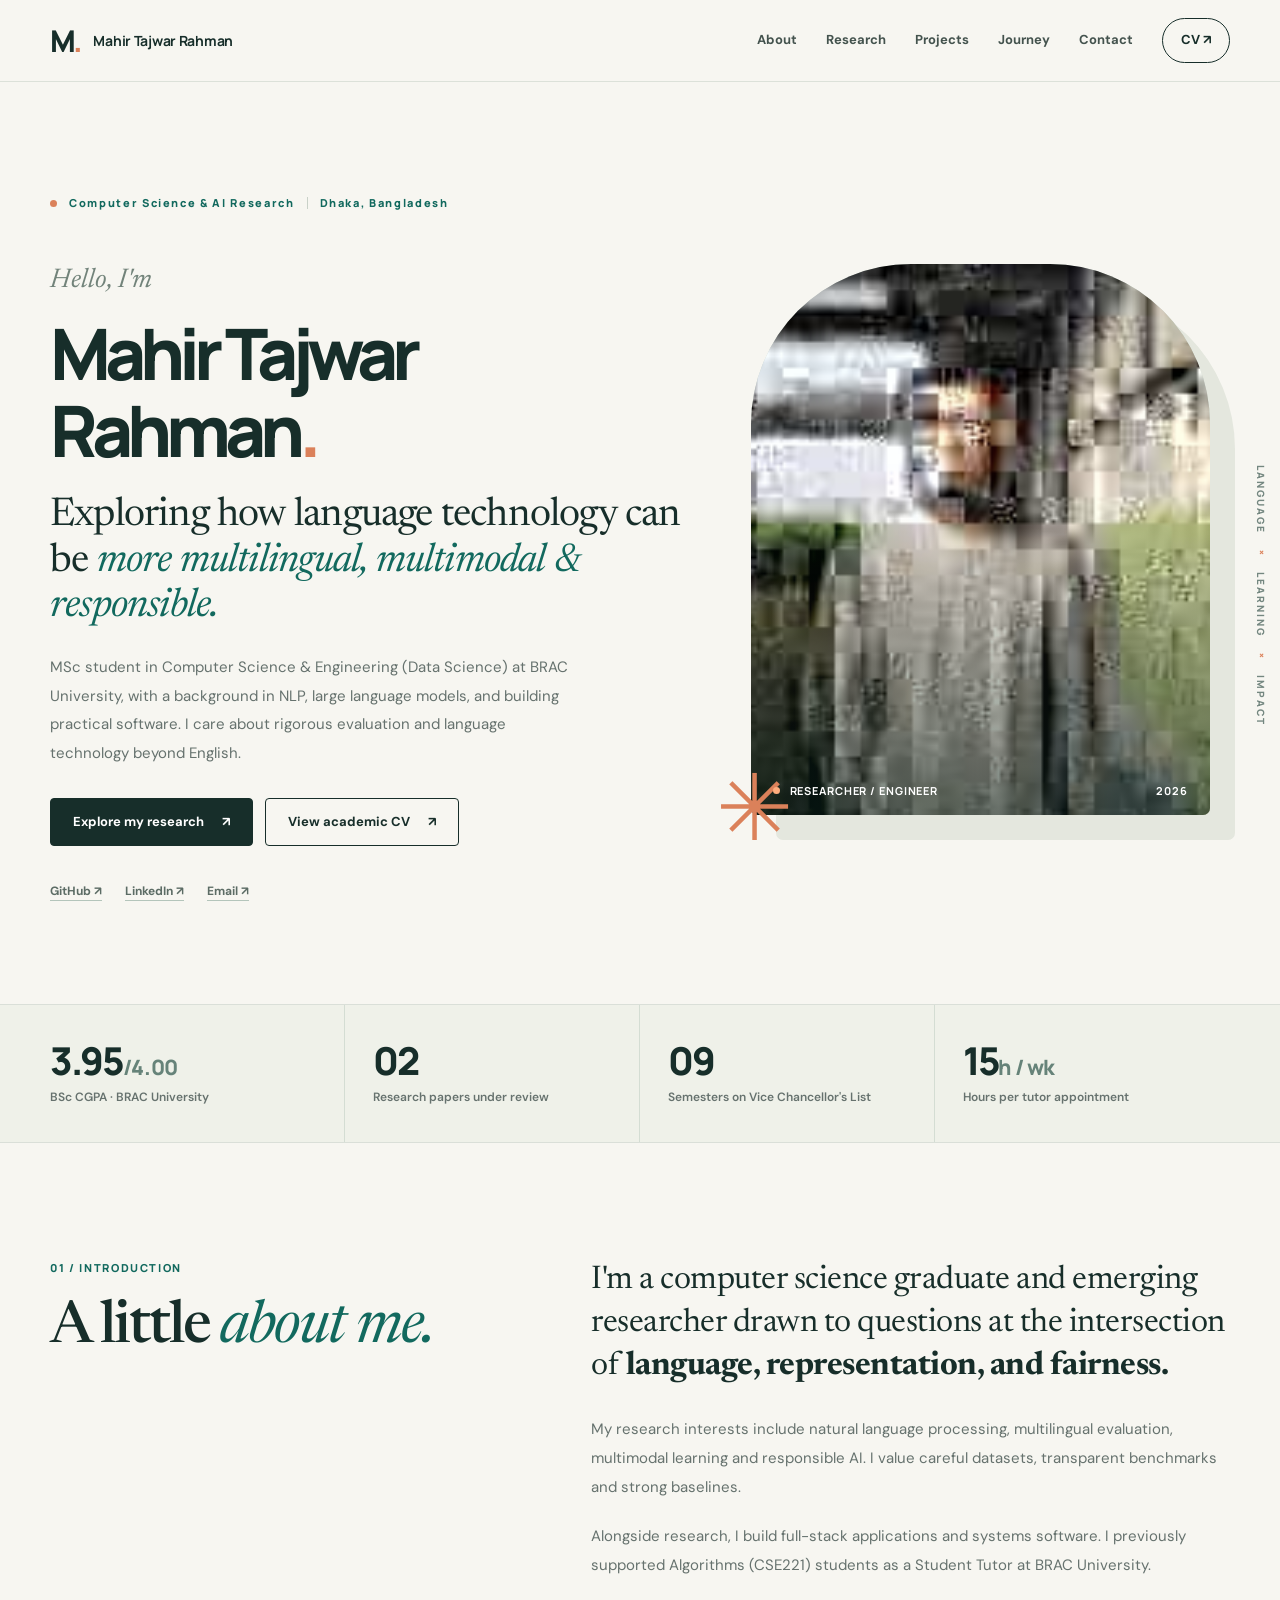
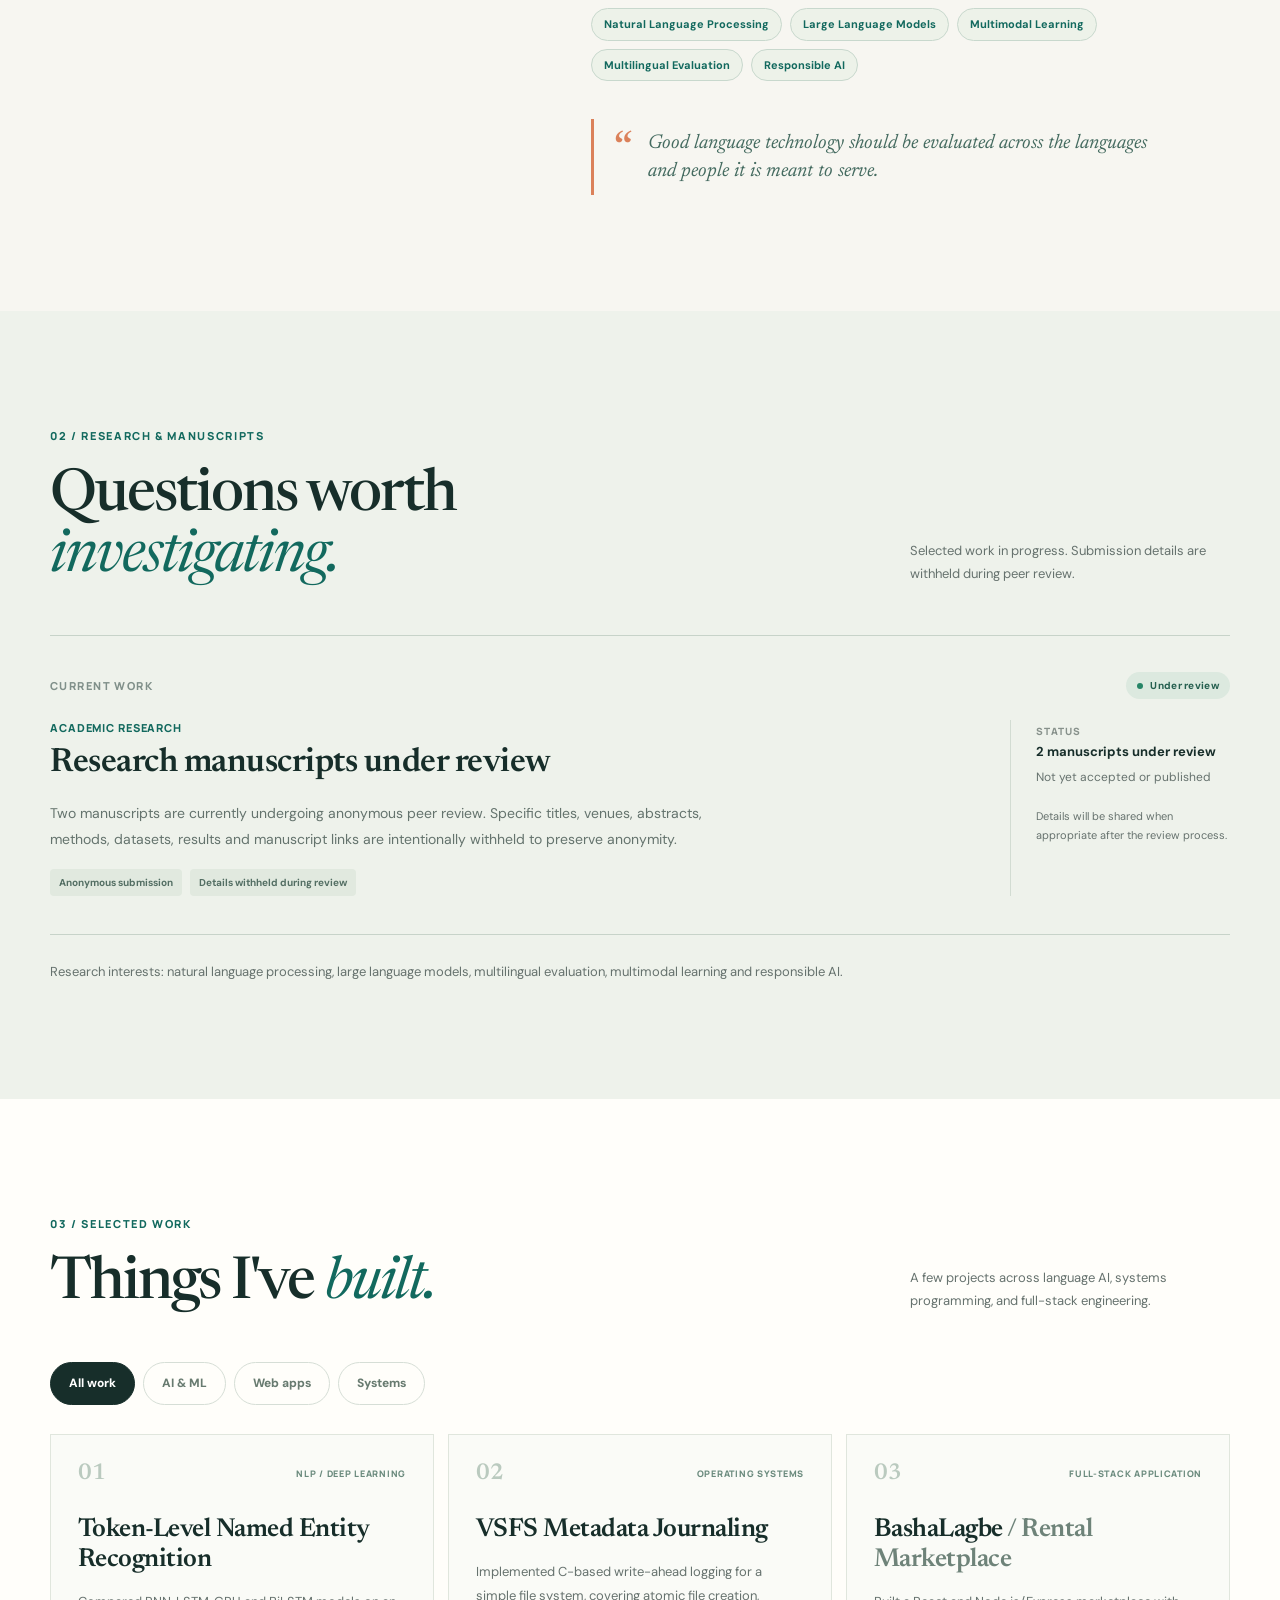
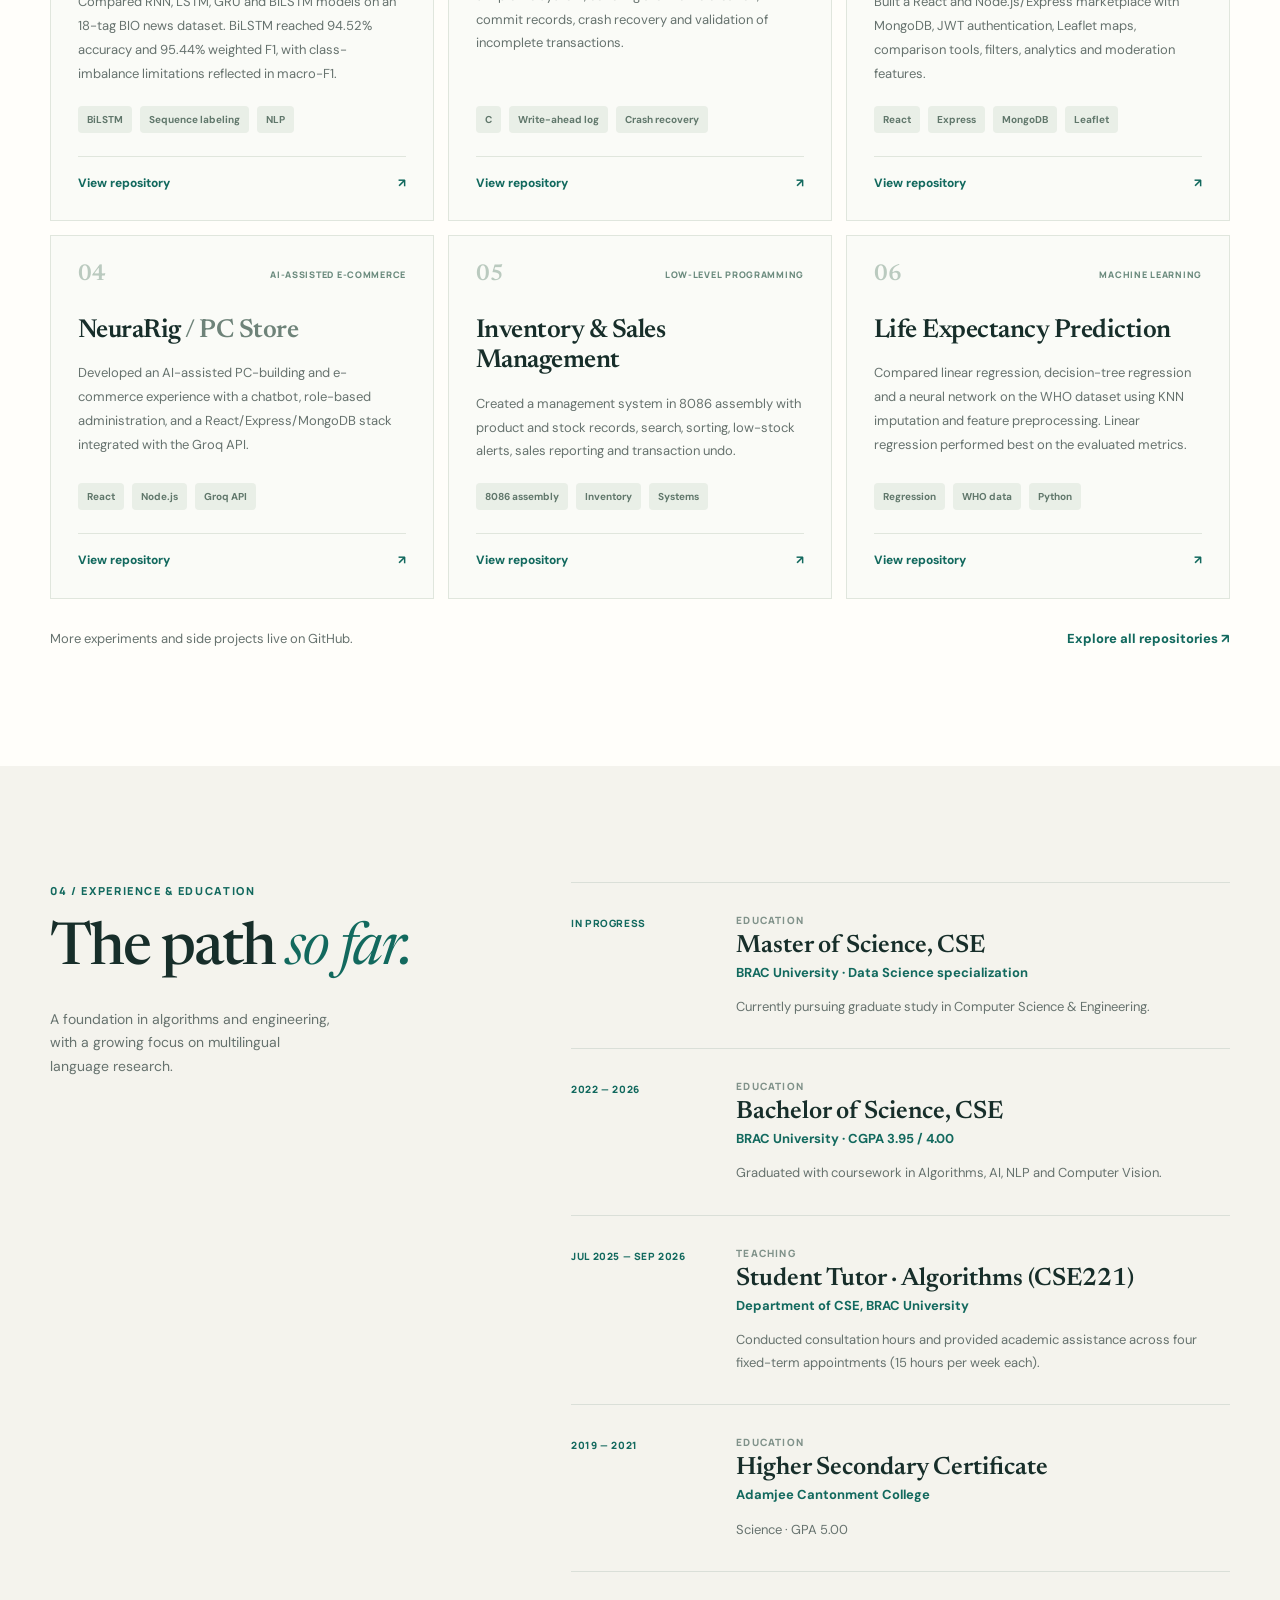
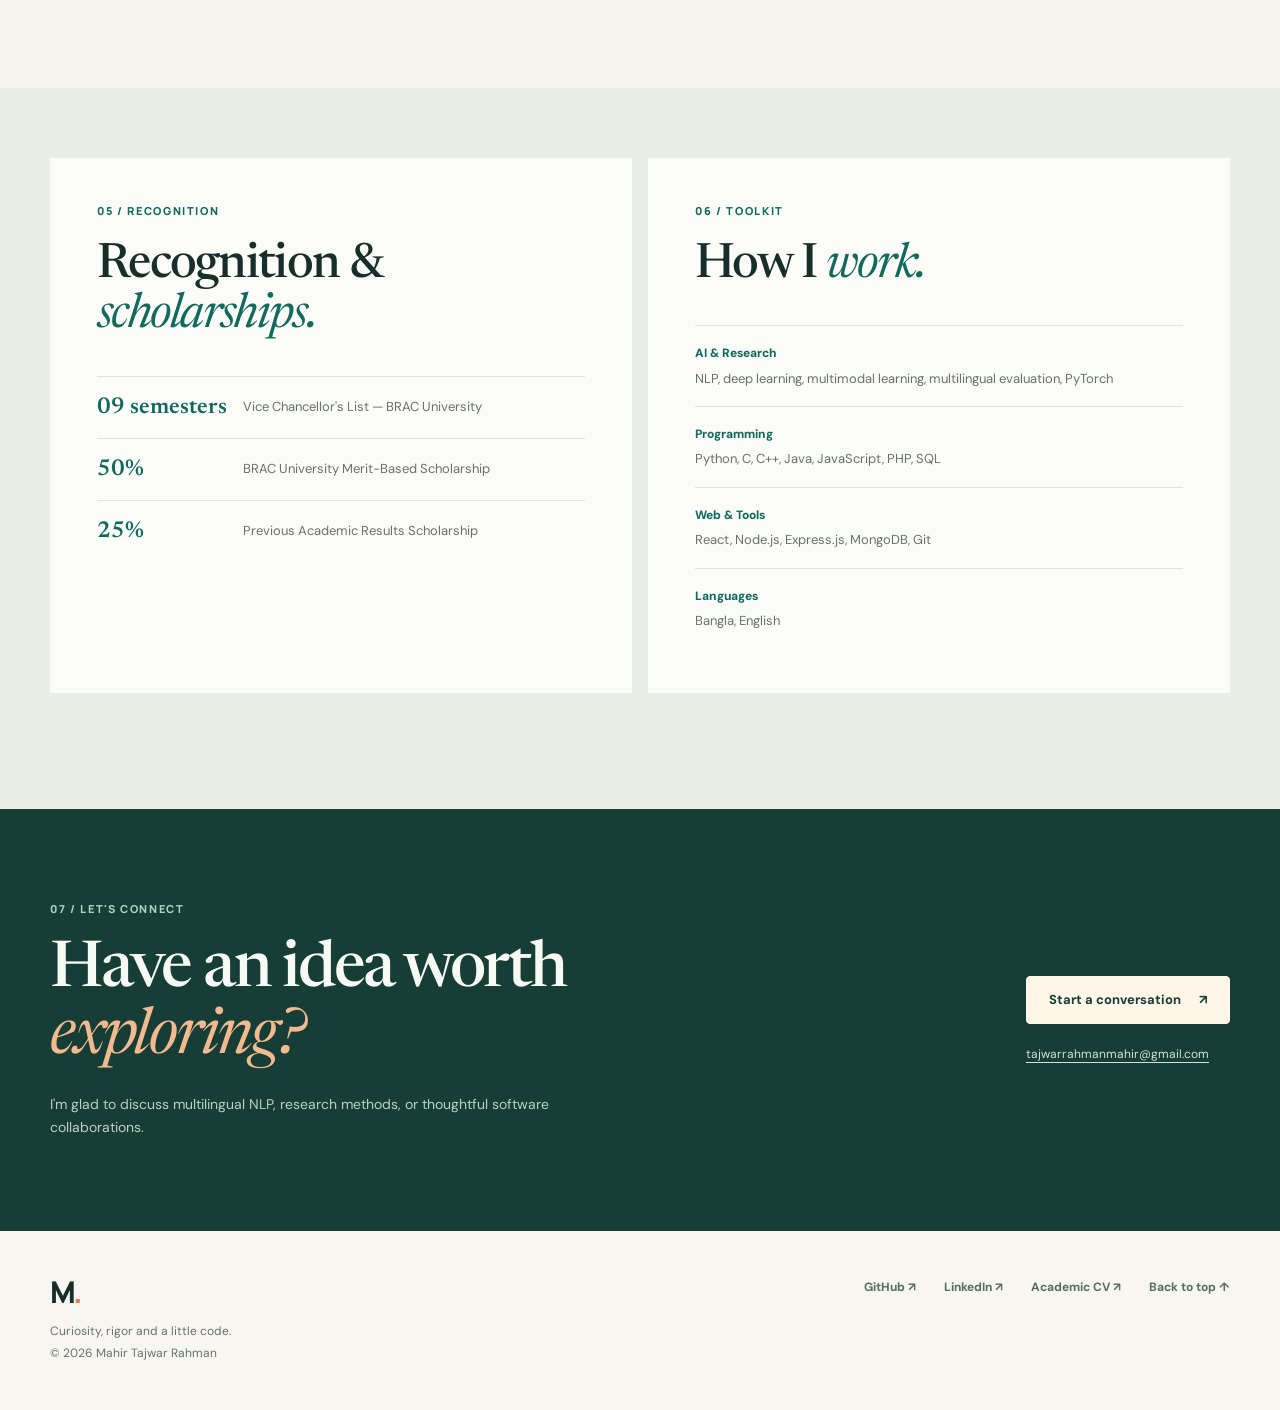
==== commit d909b457: "Refresh public portfolio" ====
--- a/index.html
+++ b/index.html
@@ -10,7 +10,7 @@
   <meta property="og:title" content="Mahir Tajwar Rahman — NLP & Multimodal ML Research">
   <meta property="og:description" content="Researching language technology across languages and modalities. Research, projects and academic experience.">
   <meta property="og:url" content="https://mahirtaj.github.io/">
-  <meta property="og:image" content="https://avatars.githubusercontent.com/u/121459809?v=4">
+  <meta property="og:image" content="https://mahirtaj.github.io/portrait.jpg">
   <link rel="canonical" href="https://mahirtaj.github.io/">
   <link rel="icon" type="image/svg+xml" href="favicon.svg">
   <link rel="preconnect" href="https://fonts.googleapis.com">
@@ -60,7 +60,7 @@
           <div class="hero-visual">
             <div class="portrait-frame">
               <div class="portrait-grain" aria-hidden="true"></div>
-              <img class="portrait" src="https://avatars.githubusercontent.com/u/121459809?v=4" alt="Profile photo of Mahir Tajwar Rahman" width="540" height="640" fetchpriority="high">
+              <img class="portrait" src="portrait.jpg" alt="Portrait of Mahir Tajwar Rahman" width="540" height="640" fetchpriority="high">
               <div class="portrait-label"><span class="tiny-dot"></span> Researcher / Engineer <span class="label-year">2026</span></div>
             </div>
             <div class="hero-side-note">LANGUAGE <span>×</span> LEARNING <span>×</span> IMPACT</div>
@@ -74,7 +74,7 @@
           <div class="metric"><strong>3.95<span>/4.00</span></strong><span>BSc CGPA · BRAC University</span></div>
           <div class="metric"><strong>02</strong><span>Research papers under review</span></div>
           <div class="metric"><strong>09</strong><span>Semesters on Vice Chancellor's List</span></div>
-          <div class="metric"><strong>5,000<span>+</span></strong><span>Bangla memes annotated for thesis</span></div>
+          <div class="metric"><strong>15<span>h / wk</span></strong><span>Hours per tutor appointment</span></div>
         </div>
       </section>
 
@@ -86,7 +86,7 @@
           </div>
           <div class="about-body">
             <p class="lead">I'm a computer science graduate and emerging researcher drawn to questions at the intersection of <strong>language, representation, and fairness.</strong></p>
-            <p>My work spans Bangla multimodal hate-speech detection, sentiment analysis in Bengali/Banglish/English, and the effects of KV-cache compression on multilingual language-model evaluation. I enjoy grounding research in careful datasets, transparent benchmarks and strong baselines.</p>
+            <p>My research interests include natural language processing, multilingual evaluation, multimodal learning and responsible AI. I value careful datasets, transparent benchmarks and strong baselines.</p>
             <p>Alongside research, I build full-stack applications and systems software. I previously supported Algorithms (CSE221) students as a Student Tutor at BRAC University.</p>
             <div class="interest-wrap" aria-label="Research interests">
               <span>Natural Language Processing</span><span>Large Language Models</span><span>Multimodal Learning</span><span>Multilingual Evaluation</span><span>Responsible AI</span>
@@ -100,47 +100,23 @@
         <div class="container">
           <div class="section-header">
             <div><p class="section-index">02 / RESEARCH &amp; MANUSCRIPTS</p><h2 class="section-heading" id="research-heading">Questions worth <em>investigating.</em></h2></div>
-            <p class="section-header-copy">Recent research in multilingual NLP, evaluation and multimodal understanding. Submission status is shown transparently; the papers below are <strong>not</strong> listed as accepted publications.</p>
+            <p class="section-header-copy">Selected work in progress. Submission details are withheld during peer review.</p>
           </div>
           <div class="research-list">
             <article class="research-item research-featured">
-              <div class="research-meta"><span class="research-num">R / 01</span><span class="status status-review"><span class="tiny-dot"></span> Under review</span></div>
+              <div class="research-meta"><span class="research-num">CURRENT WORK</span><span class="status status-review"><span class="tiny-dot"></span> Under review</span></div>
               <div class="research-content">
                 <div class="research-main">
-                  <p class="research-category">Multilingual LLM Evaluation · 2026</p>
-                  <h3>Equal Tokens, Unequal Losses: Fixed KV-Cache Budgets Penalize High-Fertility Languages</h3>
-                  <p>Investigating whether fixed KV-cache eviction budgets disproportionately disadvantage high-token-fertility languages in long-context tasks, and examining word-aware eviction as a potential mitigation.</p>
-                  <div class="tag-list"><span>KV-cache eviction</span><span>Tokenizer fertility</span><span>Belebele</span><span>Multilingual evaluation</span></div>
+                  <p class="research-category">Academic research</p>
+                  <h3>Research manuscripts under review</h3>
+                  <p>Two manuscripts are currently undergoing anonymous peer review. Specific titles, venues, abstracts, methods, datasets, results and manuscript links are intentionally withheld to preserve anonymity.</p>
+                  <div class="tag-list"><span>Anonymous submission</span><span>Details withheld during review</span></div>
                 </div>
-                <div class="research-aside"><span class="aside-label">SUBMISSION</span><strong>ACL Rolling Review</strong><span>October 2026 cycle</span><span class="aside-note">Preferred venue: NAACL</span><span class="aside-small">Uses NVIDIA kvpress with Qwen2.5, Llama-3.2 and Gemma 3. No mitigation result is claimed prior to analysis.</span></div>
+                <div class="research-aside"><span class="aside-label">STATUS</span><strong>2 manuscripts under review</strong><span>Not yet accepted or published</span><span class="aside-small">Details will be shared when appropriate after the review process.</span></div>
               </div>
             </article>
-            <article class="research-item">
-              <div class="research-meta"><span class="research-num">R / 02</span><span class="status status-review"><span class="tiny-dot"></span> Under review</span></div>
-              <div class="research-content">
-                <div class="research-main">
-                  <p class="research-category">Bangla NLP · Digital Government · 2026</p>
-                  <h3>Citizen Feedback in Digital Government: Trilingual Sentiment Analysis of Bangladeshi Government Play Store Reviews</h3>
-                  <p>Studying English, Bengali and Banglish feedback from Bangladeshi government apps. Compared nine sentiment classifiers and checked weak labels against human annotation and statistical tests.</p>
-                  <div class="tag-list"><span>37,241 cleaned reviews</span><span>34 government apps</span><span>594 human labels</span><span>0.8691 macro-F1 (BanglaBERT)</span></div>
-                </div>
-                <div class="research-aside"><span class="aside-label">SUBMISSION</span><strong>ICCIT 2026</strong><span>Submitted · Under review</span><span class="aside-small">Analyzes label reliability and language gaps instead of treating automated-label benchmarks as ground truth.</span></div>
-              </div>
-            </article>
-            <article class="research-item">
-              <div class="research-meta"><span class="research-num">R / 03</span><span class="status status-thesis">Undergraduate thesis</span></div>
-              <div class="research-content">
-                <div class="research-main">
-                  <p class="research-category">Multimodal Bangla NLP · Thesis</p>
-                  <h3>BanglaHateMeme: Multimodal Hate Speech and Meme Detection in Bangla Social Media Content</h3>
-                  <p>Curated and annotated more than 5,000 Bangla memes; evaluated BanglaBERT + ViT fusion strategies and vision-language models with five-fold cross-validation, ablations and LoRA fine-tuning.</p>
-                  <div class="tag-list"><span>5,000+ memes</span><span>BanglaBERT + ViT</span><span>Hate speech</span><span>Multimodal fusion</span></div>
-                </div>
-                <div class="research-aside"><span class="aside-label">STATUS</span><strong>Manuscript in preparation</strong><span>Journal manuscript · Not submitted</span><span class="aside-small">Undergraduate thesis supervised by Dr. Farig Yousuf Sadeque.</span></div>
-              </div>
-            </article>
-          </div>
-          <p class="research-footnote">For drafts, collaboration inquiries, or further methodological details, <a href="mailto:tajwarrahmanmahir@gmail.com?subject=Research%20inquiry">get in touch <span aria-hidden="true">↗</span></a></p>
+          </div>
+          <p class="research-footnote">Research interests: natural language processing, large language models, multilingual evaluation, multimodal learning and responsible AI.</p>
         </div>
       </section>
 
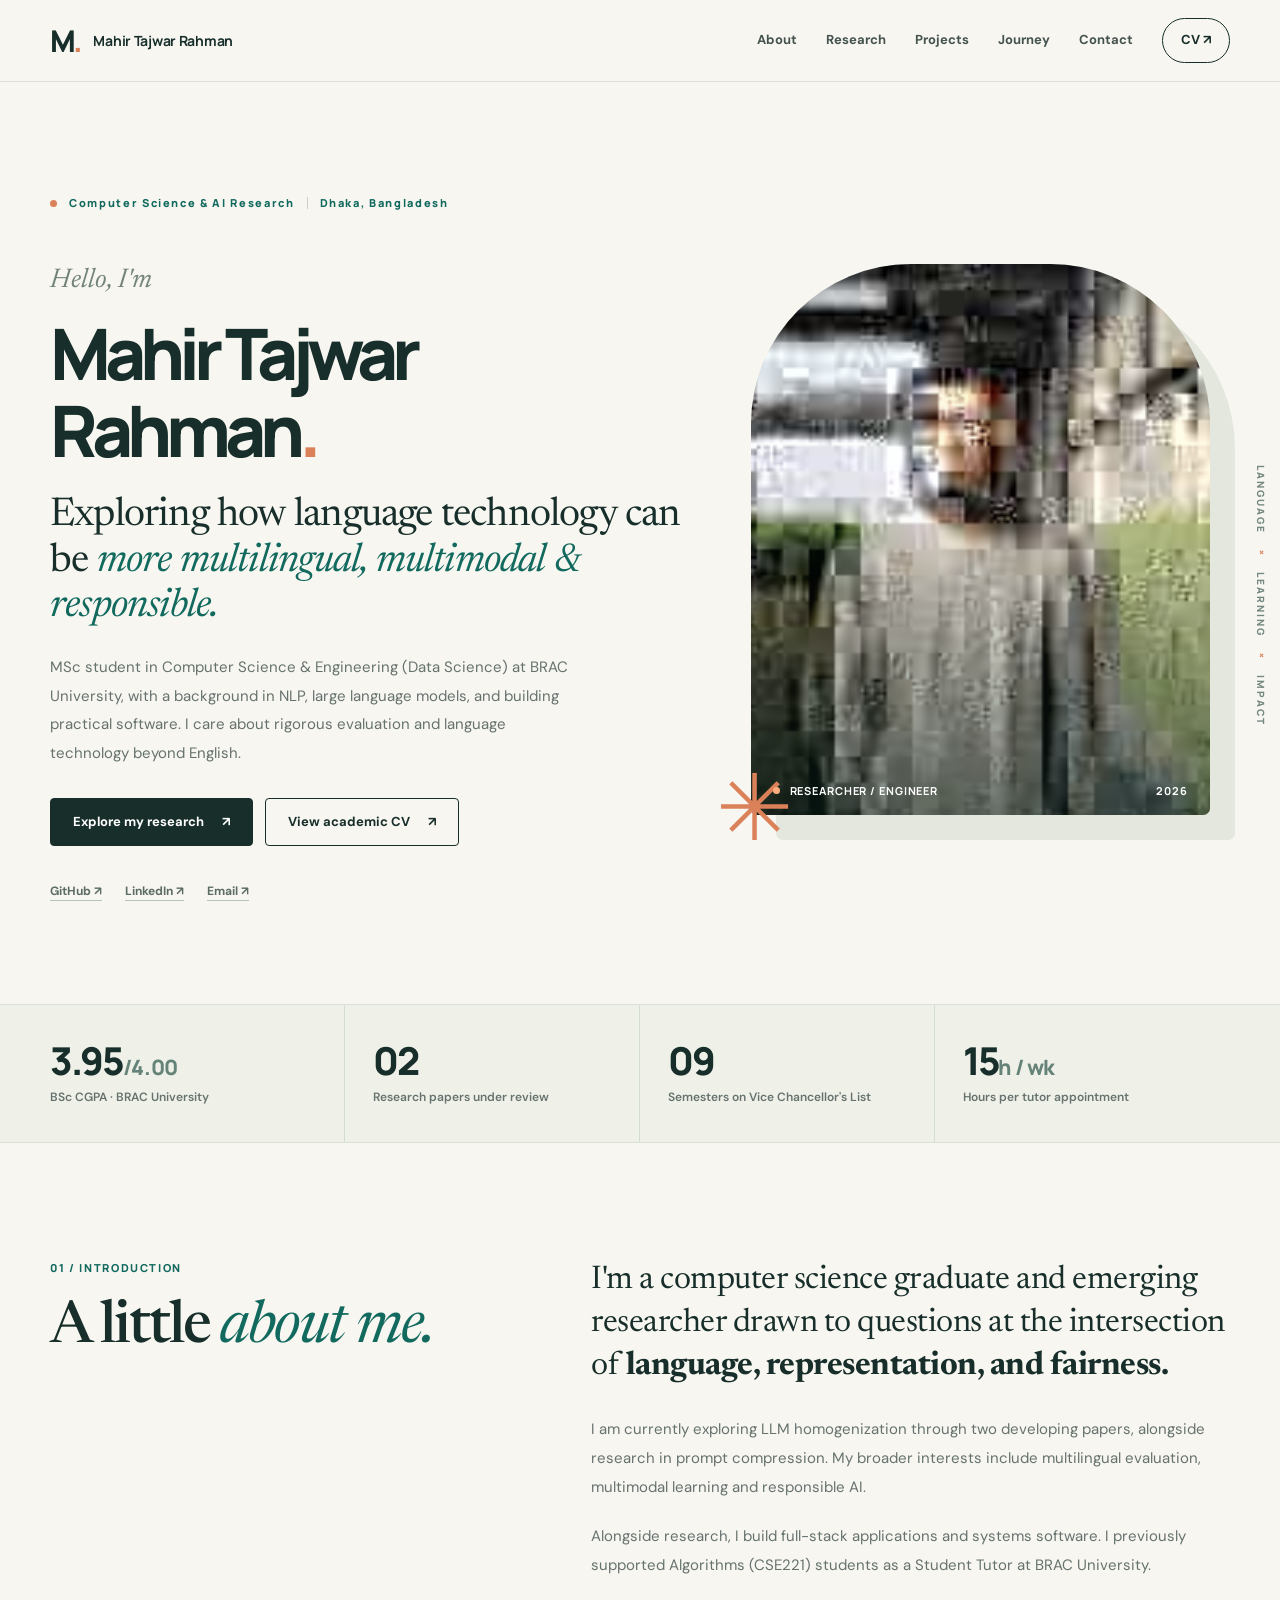
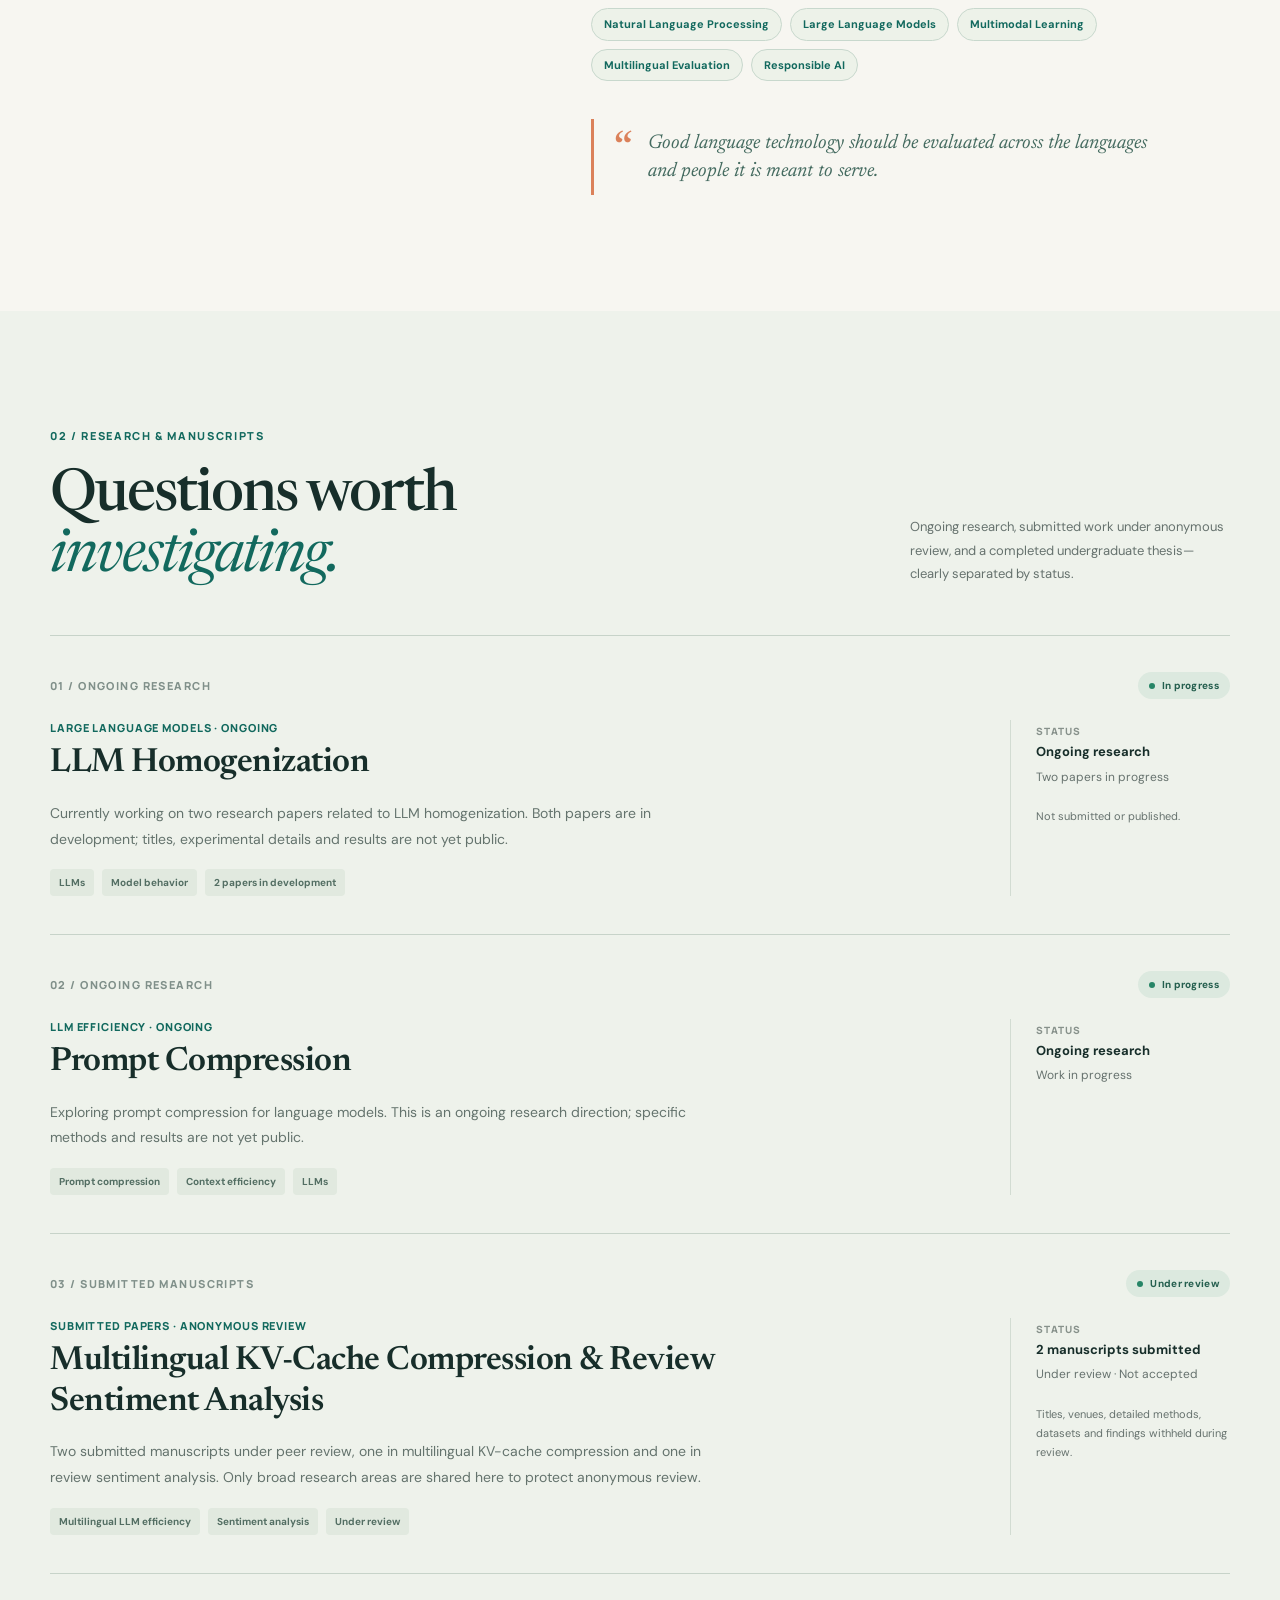
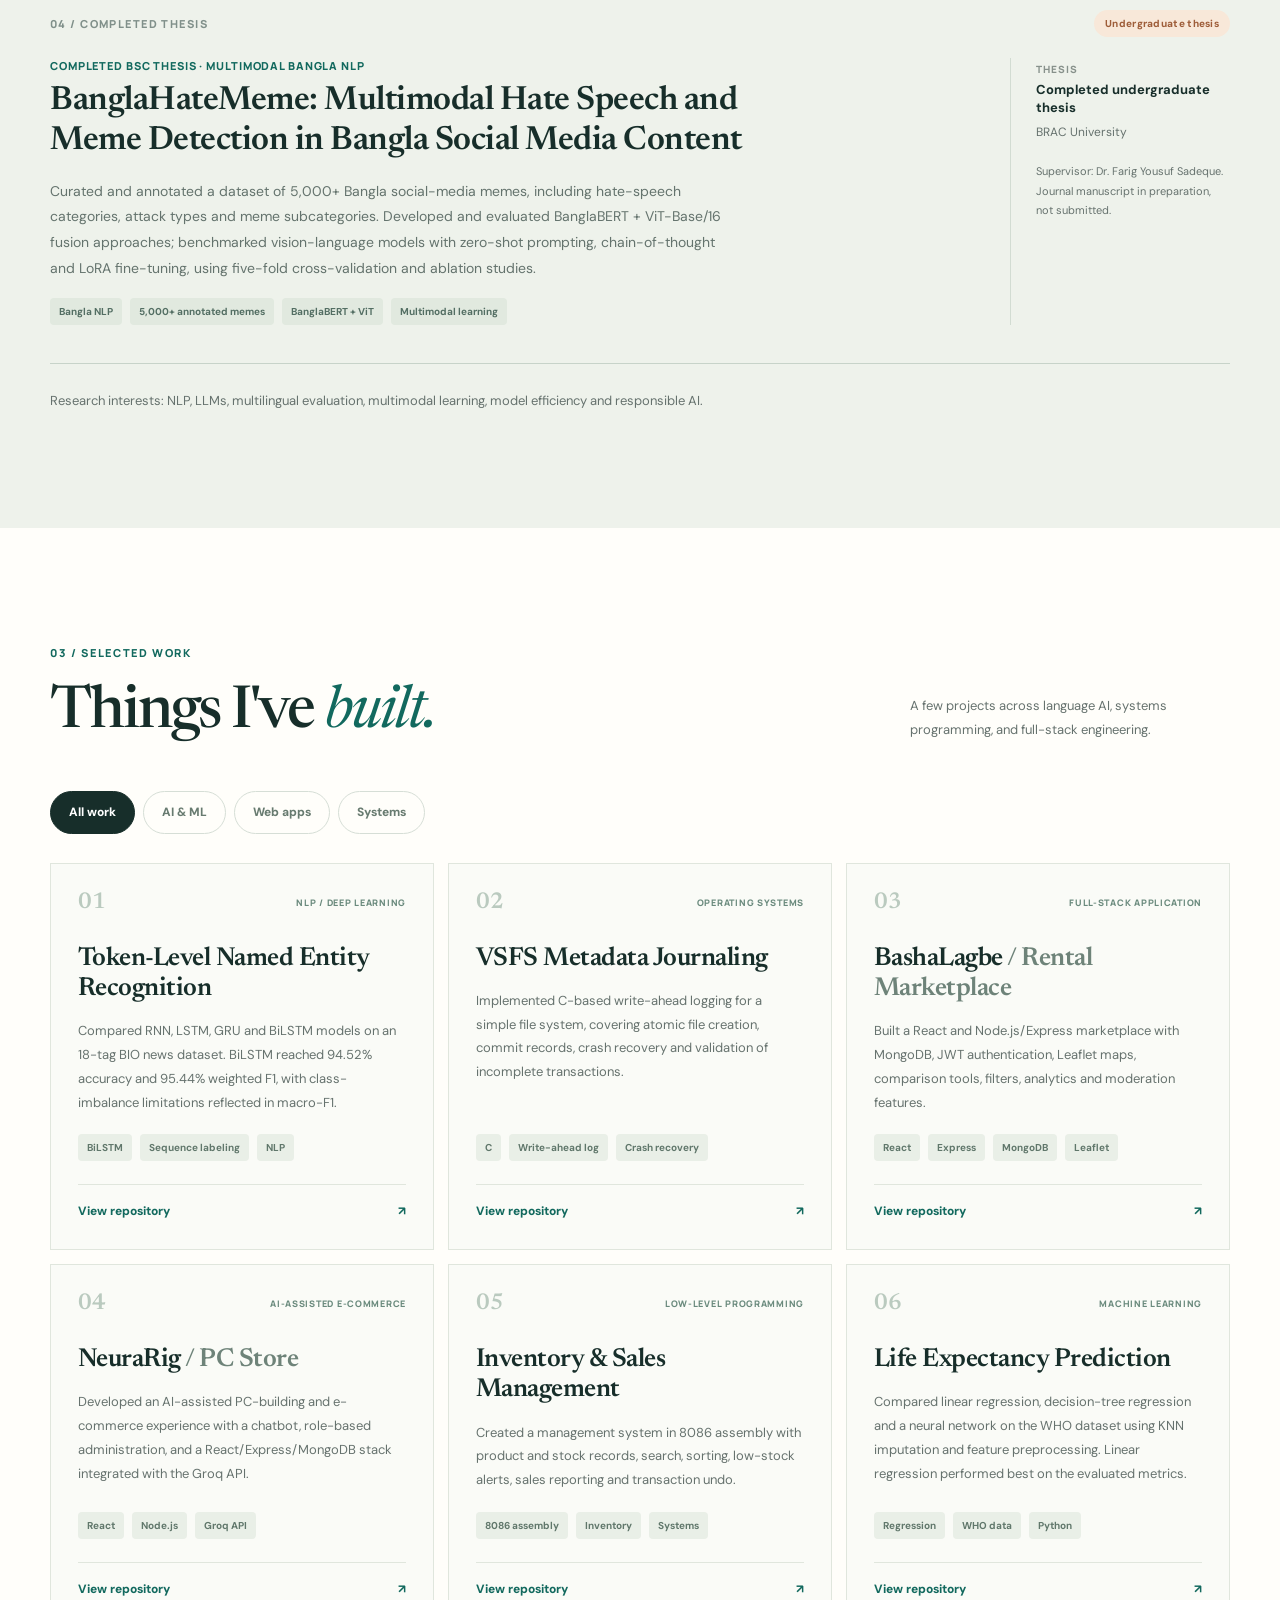
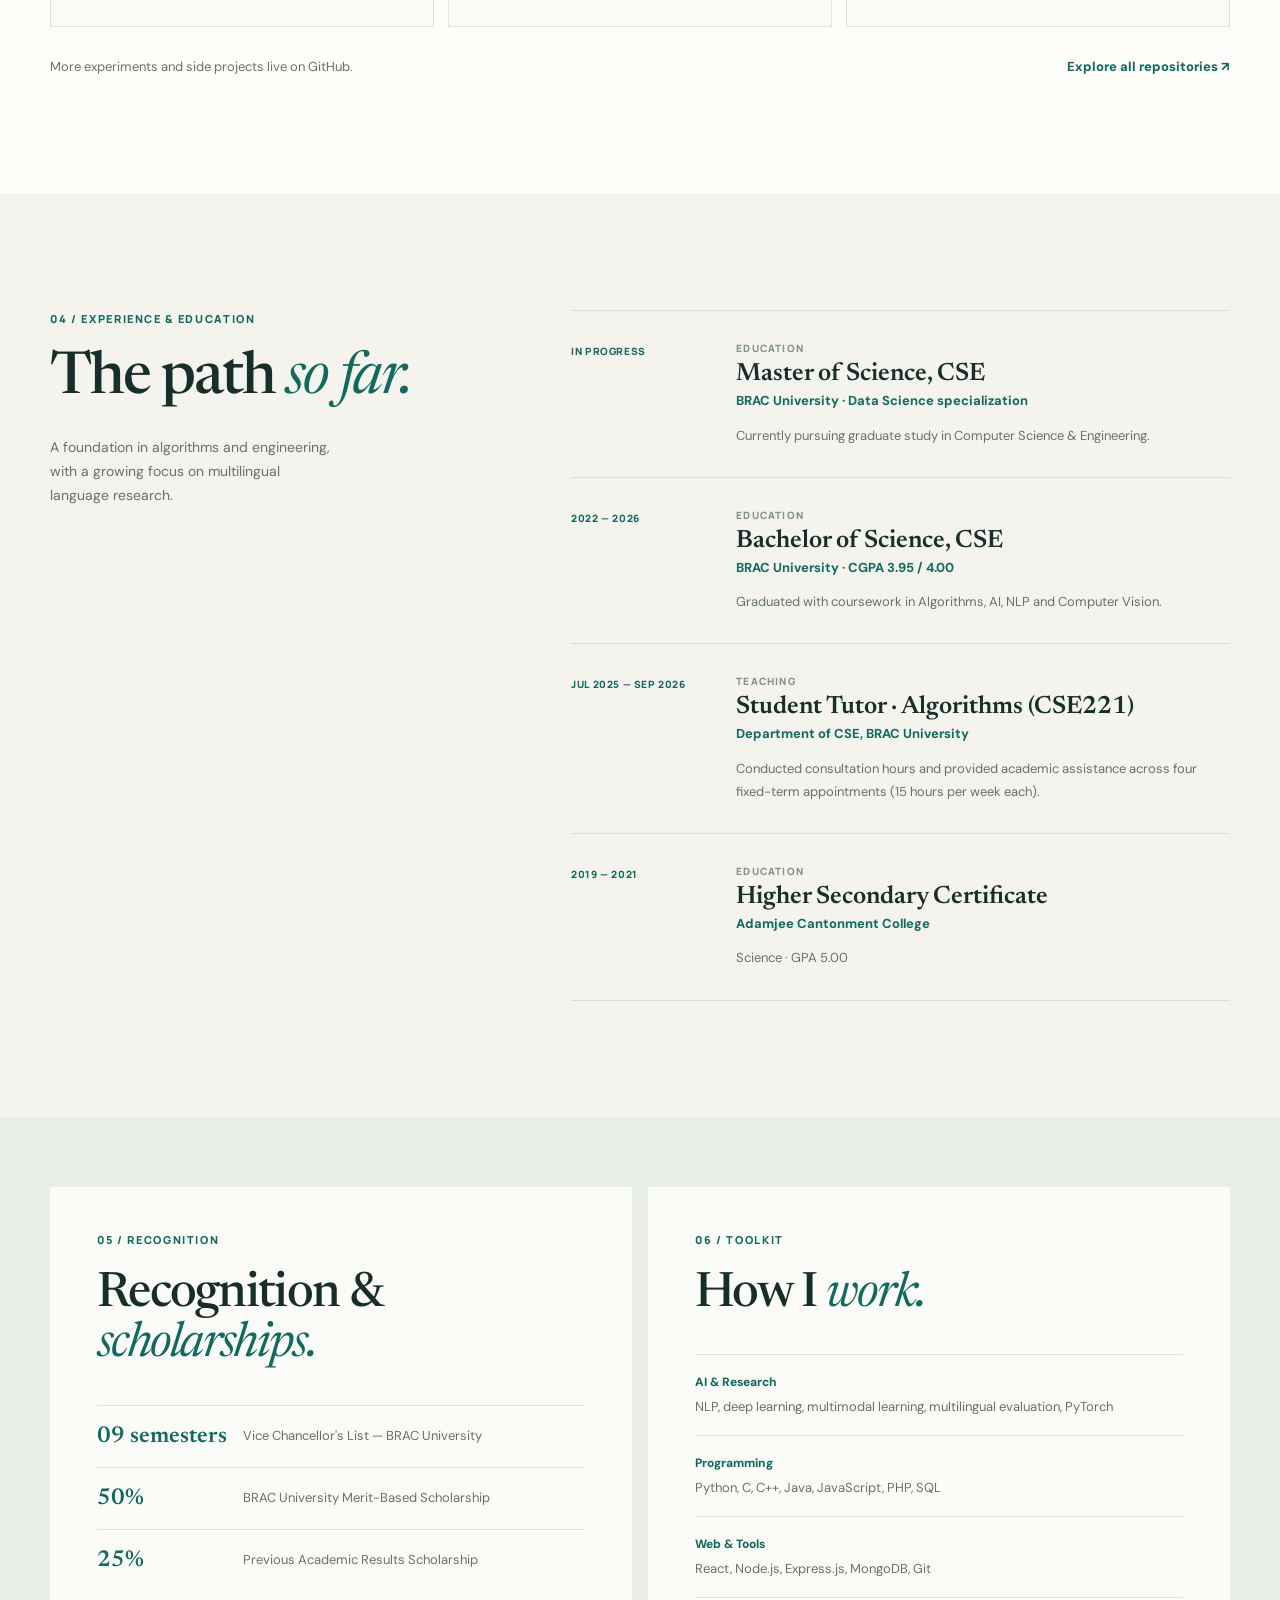
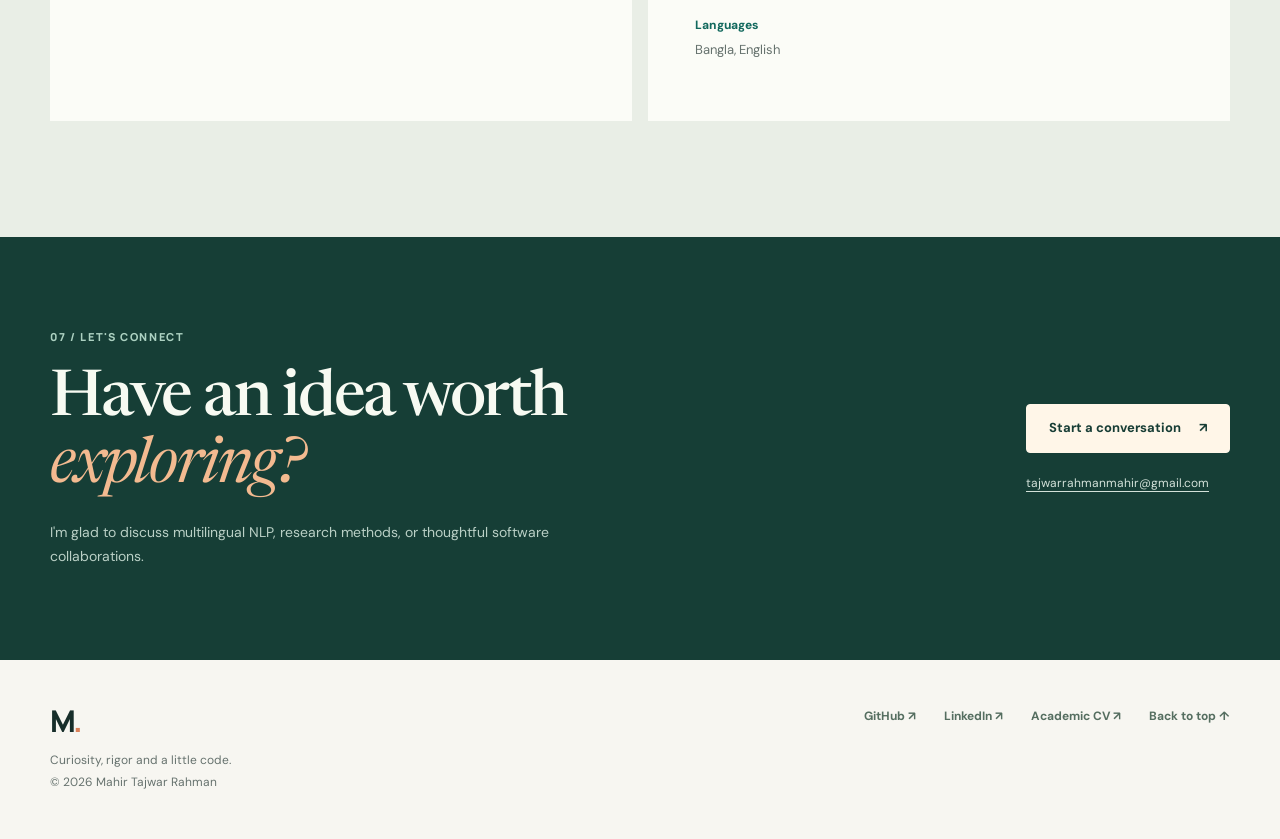
==== commit b846f0f3: "Clarify ongoing research and completed thesis" ====
--- a/index.html
+++ b/index.html
@@ -86,7 +86,7 @@
           </div>
           <div class="about-body">
             <p class="lead">I'm a computer science graduate and emerging researcher drawn to questions at the intersection of <strong>language, representation, and fairness.</strong></p>
-            <p>My research interests include natural language processing, multilingual evaluation, multimodal learning and responsible AI. I value careful datasets, transparent benchmarks and strong baselines.</p>
+            <p>I am currently exploring LLM homogenization through two developing papers, alongside research in prompt compression. My broader interests include multilingual evaluation, multimodal learning and responsible AI.</p>
             <p>Alongside research, I build full-stack applications and systems software. I previously supported Algorithms (CSE221) students as a Student Tutor at BRAC University.</p>
             <div class="interest-wrap" aria-label="Research interests">
               <span>Natural Language Processing</span><span>Large Language Models</span><span>Multimodal Learning</span><span>Multilingual Evaluation</span><span>Responsible AI</span>
@@ -100,23 +100,59 @@
         <div class="container">
           <div class="section-header">
             <div><p class="section-index">02 / RESEARCH &amp; MANUSCRIPTS</p><h2 class="section-heading" id="research-heading">Questions worth <em>investigating.</em></h2></div>
-            <p class="section-header-copy">Selected work in progress. Submission details are withheld during peer review.</p>
+            <p class="section-header-copy">Ongoing research, submitted work under anonymous review, and a completed undergraduate thesis—clearly separated by status.</p>
           </div>
           <div class="research-list">
             <article class="research-item research-featured">
-              <div class="research-meta"><span class="research-num">CURRENT WORK</span><span class="status status-review"><span class="tiny-dot"></span> Under review</span></div>
-              <div class="research-content">
-                <div class="research-main">
-                  <p class="research-category">Academic research</p>
-                  <h3>Research manuscripts under review</h3>
-                  <p>Two manuscripts are currently undergoing anonymous peer review. Specific titles, venues, abstracts, methods, datasets, results and manuscript links are intentionally withheld to preserve anonymity.</p>
-                  <div class="tag-list"><span>Anonymous submission</span><span>Details withheld during review</span></div>
-                </div>
-                <div class="research-aside"><span class="aside-label">STATUS</span><strong>2 manuscripts under review</strong><span>Not yet accepted or published</span><span class="aside-small">Details will be shared when appropriate after the review process.</span></div>
-              </div>
-            </article>
-          </div>
-          <p class="research-footnote">Research interests: natural language processing, large language models, multilingual evaluation, multimodal learning and responsible AI.</p>
+              <div class="research-meta"><span class="research-num">01 / ONGOING RESEARCH</span><span class="status status-review"><span class="tiny-dot"></span> In progress</span></div>
+              <div class="research-content">
+                <div class="research-main">
+                  <p class="research-category">Large Language Models · Ongoing</p>
+                  <h3>LLM Homogenization</h3>
+                  <p>Currently working on two research papers related to LLM homogenization. Both papers are in development; titles, experimental details and results are not yet public.</p>
+                  <div class="tag-list"><span>LLMs</span><span>Model behavior</span><span>2 papers in development</span></div>
+                </div>
+                <div class="research-aside"><span class="aside-label">STATUS</span><strong>Ongoing research</strong><span>Two papers in progress</span><span class="aside-small">Not submitted or published.</span></div>
+              </div>
+            </article>
+            <article class="research-item">
+              <div class="research-meta"><span class="research-num">02 / ONGOING RESEARCH</span><span class="status status-review"><span class="tiny-dot"></span> In progress</span></div>
+              <div class="research-content">
+                <div class="research-main">
+                  <p class="research-category">LLM Efficiency · Ongoing</p>
+                  <h3>Prompt Compression</h3>
+                  <p>Exploring prompt compression for language models. This is an ongoing research direction; specific methods and results are not yet public.</p>
+                  <div class="tag-list"><span>Prompt compression</span><span>Context efficiency</span><span>LLMs</span></div>
+                </div>
+                <div class="research-aside"><span class="aside-label">STATUS</span><strong>Ongoing research</strong><span>Work in progress</span></div>
+              </div>
+            </article>
+            <article class="research-item">
+              <div class="research-meta"><span class="research-num">03 / SUBMITTED MANUSCRIPTS</span><span class="status status-review"><span class="tiny-dot"></span> Under review</span></div>
+              <div class="research-content">
+                <div class="research-main">
+                  <p class="research-category">Submitted Papers · Anonymous Review</p>
+                  <h3>Multilingual KV-Cache Compression &amp; Review Sentiment Analysis</h3>
+                  <p>Two submitted manuscripts under peer review, one in multilingual KV-cache compression and one in review sentiment analysis. Only broad research areas are shared here to protect anonymous review.</p>
+                  <div class="tag-list"><span>Multilingual LLM efficiency</span><span>Sentiment analysis</span><span>Under review</span></div>
+                </div>
+                <div class="research-aside"><span class="aside-label">STATUS</span><strong>2 manuscripts submitted</strong><span>Under review · Not accepted</span><span class="aside-small">Titles, venues, detailed methods, datasets and findings withheld during review.</span></div>
+              </div>
+            </article>
+            <article class="research-item">
+              <div class="research-meta"><span class="research-num">04 / COMPLETED THESIS</span><span class="status status-thesis">Undergraduate thesis</span></div>
+              <div class="research-content">
+                <div class="research-main">
+                  <p class="research-category">Completed BSc Thesis · Multimodal Bangla NLP</p>
+                  <h3>BanglaHateMeme: Multimodal Hate Speech and Meme Detection in Bangla Social Media Content</h3>
+                  <p>Curated and annotated a dataset of 5,000+ Bangla social-media memes, including hate-speech categories, attack types and meme subcategories. Developed and evaluated BanglaBERT + ViT-Base/16 fusion approaches; benchmarked vision-language models with zero-shot prompting, chain-of-thought and LoRA fine-tuning, using five-fold cross-validation and ablation studies.</p>
+                  <div class="tag-list"><span>Bangla NLP</span><span>5,000+ annotated memes</span><span>BanglaBERT + ViT</span><span>Multimodal learning</span></div>
+                </div>
+                <div class="research-aside"><span class="aside-label">THESIS</span><strong>Completed undergraduate thesis</strong><span>BRAC University</span><span class="aside-small">Supervisor: Dr. Farig Yousuf Sadeque. Journal manuscript in preparation, not submitted.</span></div>
+              </div>
+            </article>
+          </div>
+          <p class="research-footnote">Research interests: NLP, LLMs, multilingual evaluation, multimodal learning, model efficiency and responsible AI.</p>
         </div>
       </section>
 
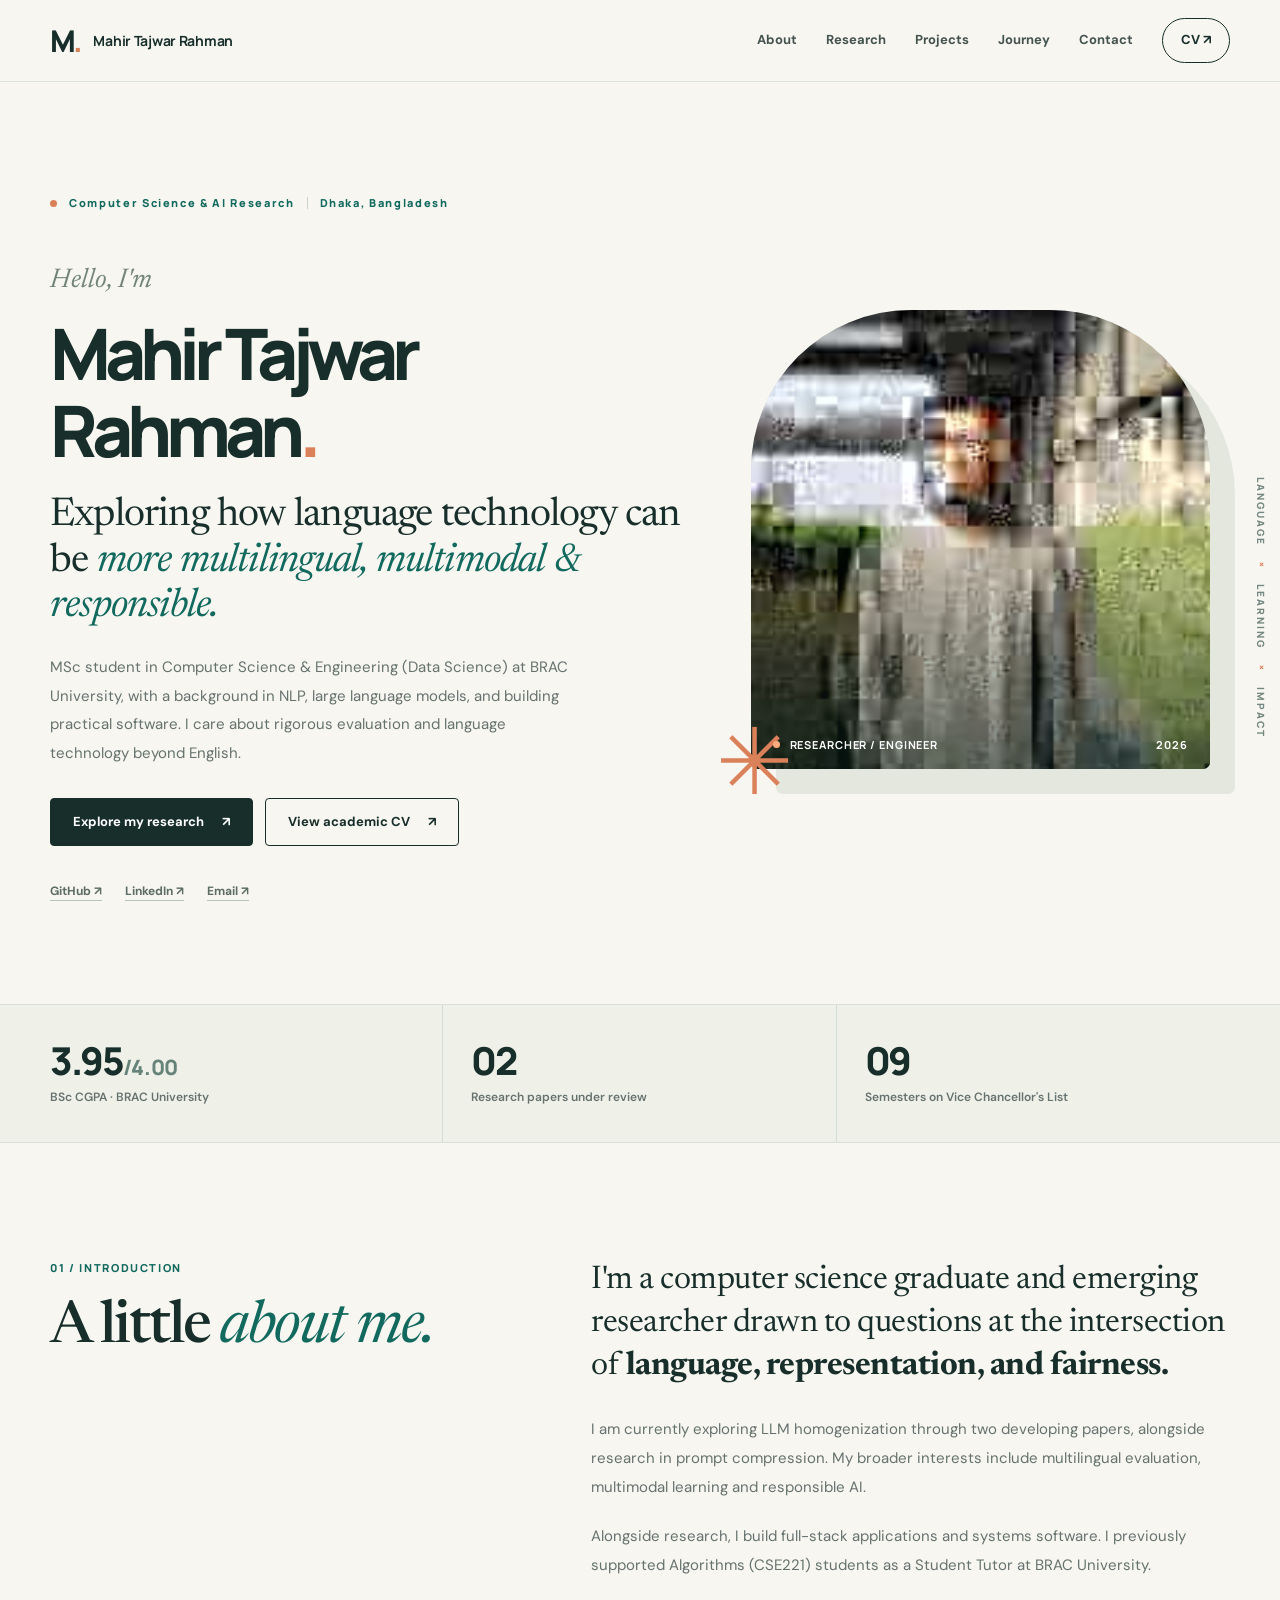
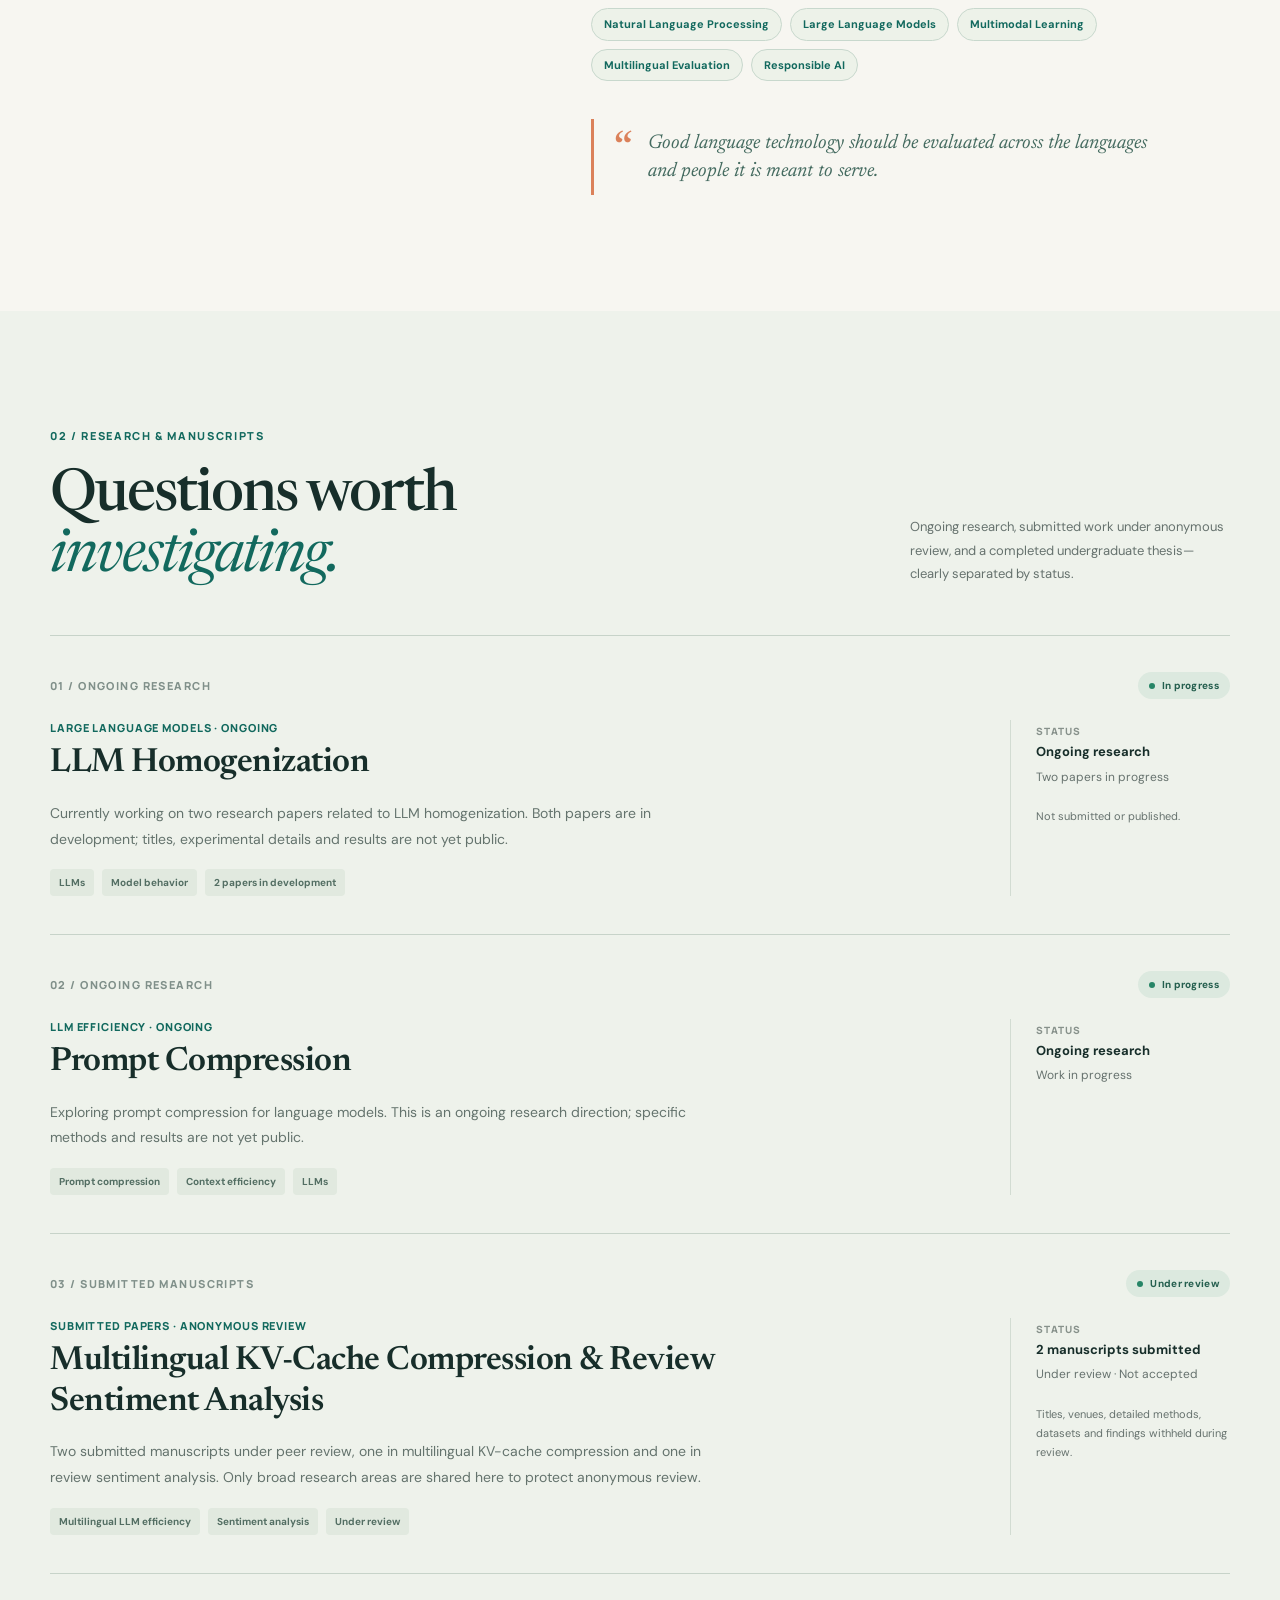
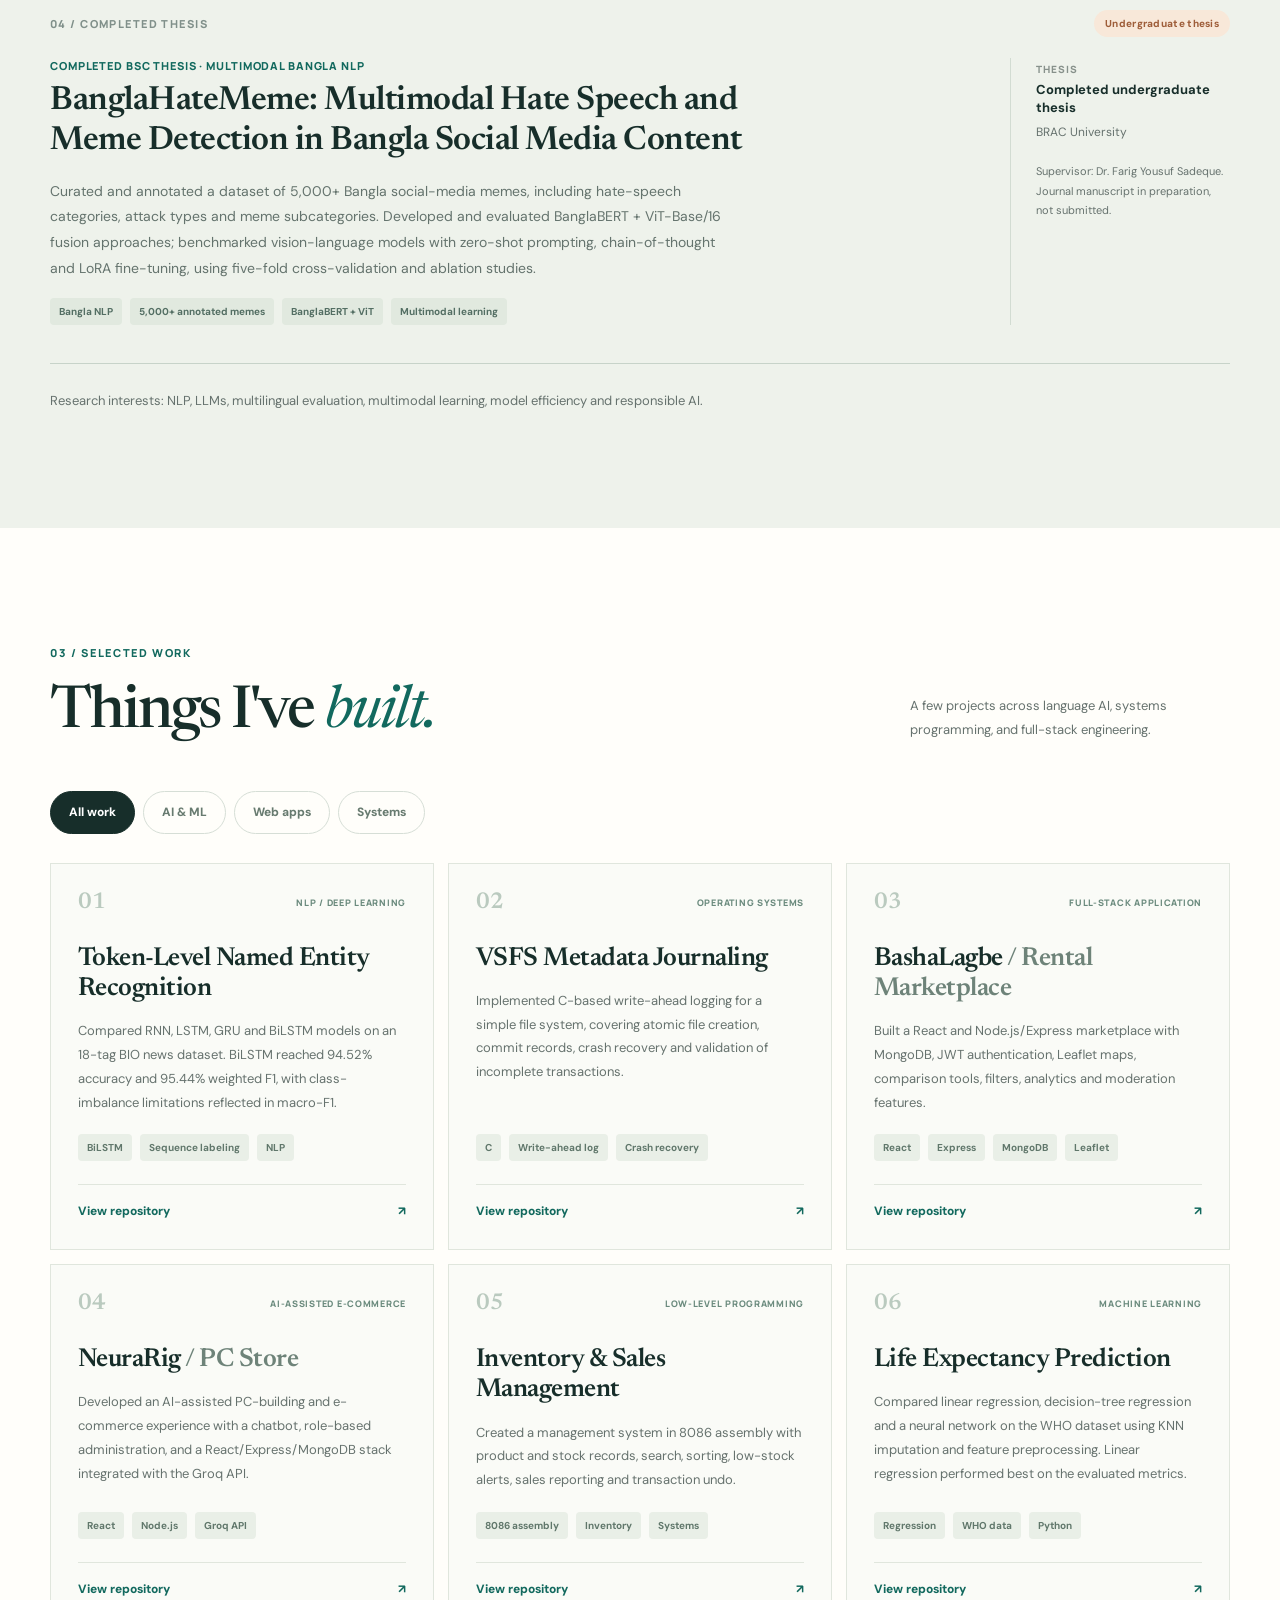
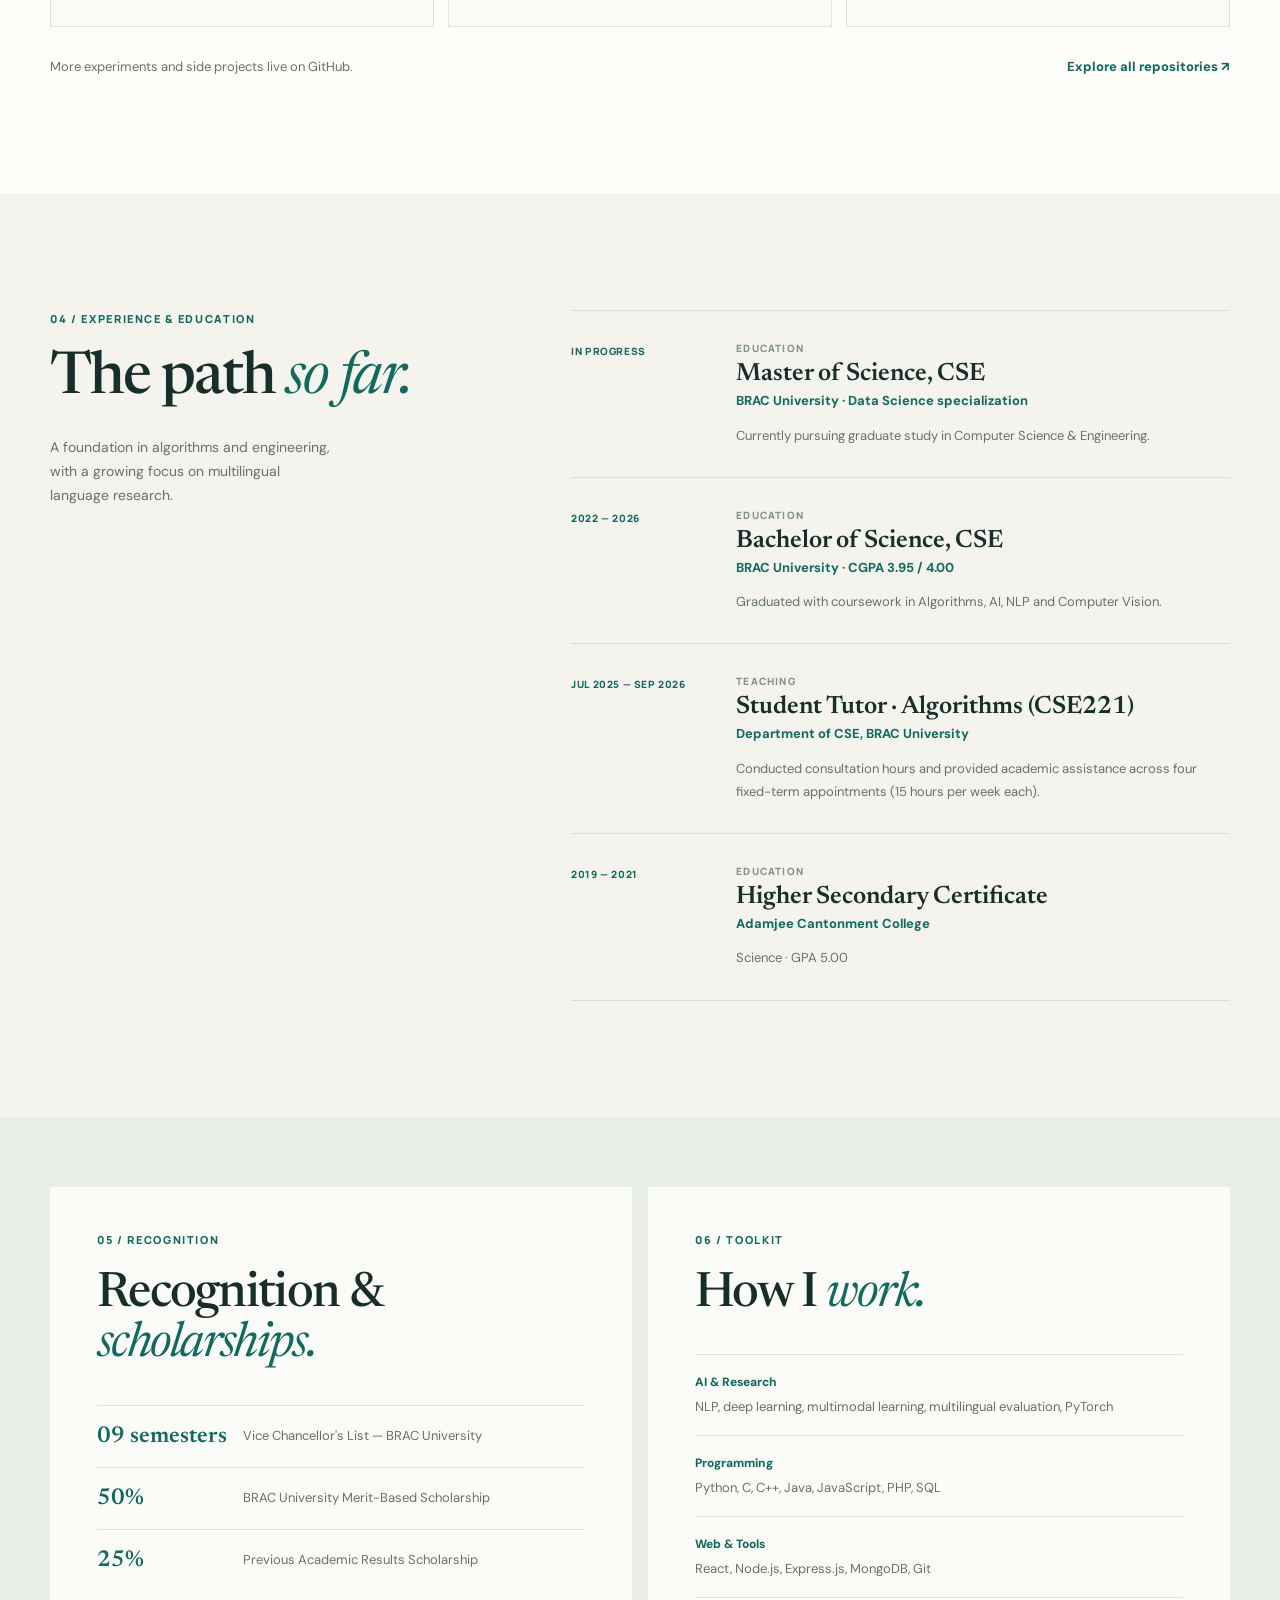
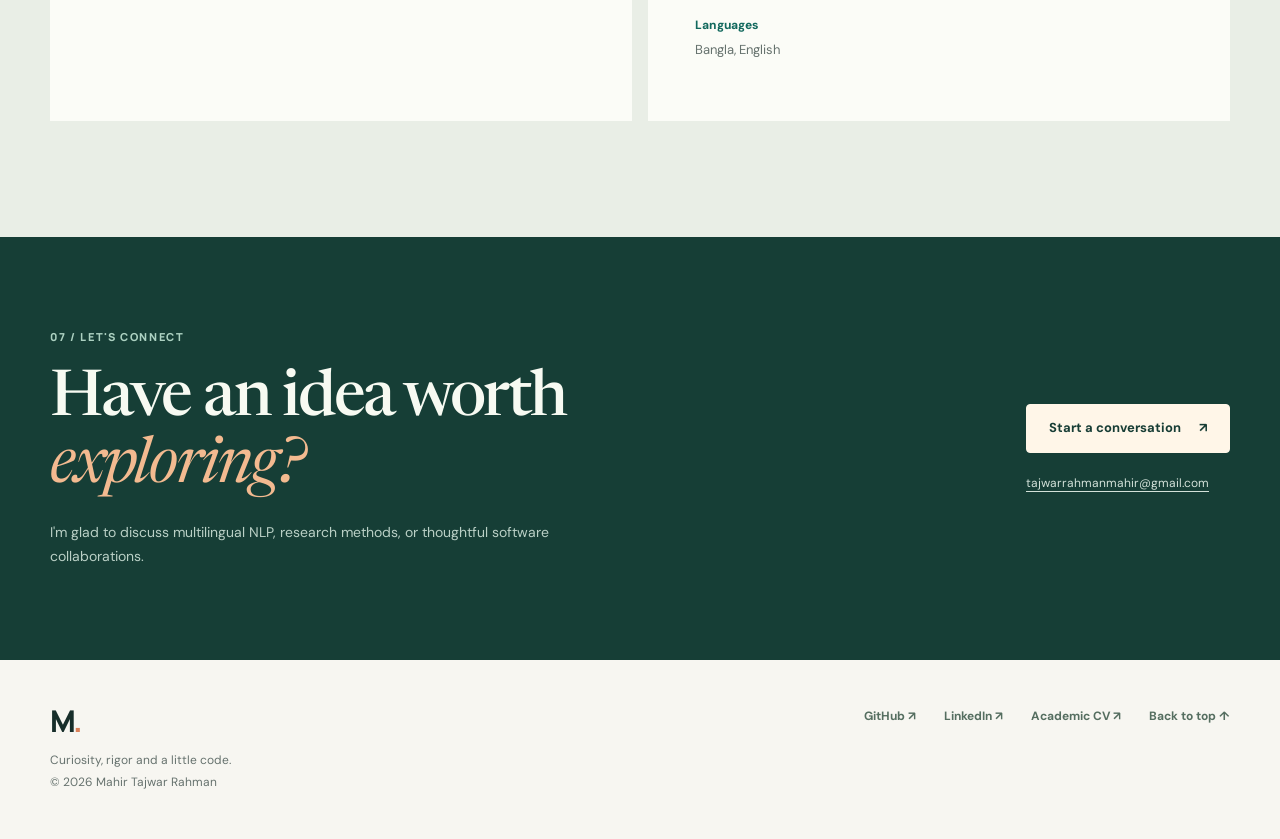
==== commit 48cc1960: "Remove nonessential tutoring statistic and correct portrait layout" ====
--- a/index.html
+++ b/index.html
@@ -10,7 +10,7 @@
   <meta property="og:title" content="Mahir Tajwar Rahman — NLP & Multimodal ML Research">
   <meta property="og:description" content="Researching language technology across languages and modalities. Research, projects and academic experience.">
   <meta property="og:url" content="https://mahirtaj.github.io/">
-  <meta property="og:image" content="https://mahirtaj.github.io/portrait.jpg">
+  <meta property="og:image" content="https://mahirtaj.github.io/portrait-hq.webp">
   <link rel="canonical" href="https://mahirtaj.github.io/">
   <link rel="icon" type="image/svg+xml" href="favicon.svg">
   <link rel="preconnect" href="https://fonts.googleapis.com">
@@ -60,7 +60,7 @@
           <div class="hero-visual">
             <div class="portrait-frame">
               <div class="portrait-grain" aria-hidden="true"></div>
-              <img class="portrait" src="portrait.jpg" alt="Portrait of Mahir Tajwar Rahman" width="540" height="640" fetchpriority="high">
+              <img class="portrait" src="portrait.jpg" alt="Portrait of Mahir Tajwar Rahman" width="764" height="764" fetchpriority="high">
               <div class="portrait-label"><span class="tiny-dot"></span> Researcher / Engineer <span class="label-year">2026</span></div>
             </div>
             <div class="hero-side-note">LANGUAGE <span>×</span> LEARNING <span>×</span> IMPACT</div>
@@ -74,7 +74,6 @@
           <div class="metric"><strong>3.95<span>/4.00</span></strong><span>BSc CGPA · BRAC University</span></div>
           <div class="metric"><strong>02</strong><span>Research papers under review</span></div>
           <div class="metric"><strong>09</strong><span>Semesters on Vice Chancellor's List</span></div>
-          <div class="metric"><strong>15<span>h / wk</span></strong><span>Hours per tutor appointment</span></div>
         </div>
       </section>
 
--- a/style.css
+++ b/style.css
@@ -1 +1 @@
-:root{--bg:#f7f6f1;--paper:#fffefa;--ink:#172e2a;--muted:#66726e;--line:#dadfd8;--teal:#12695e;--teal-deep:#153d36;--peach:#db815a;--soft:#e9eee6;--nav-height:82px}*{box-sizing:border-box}html{scroll-behavior:smooth;scroll-padding-top:95px}body{margin:0;background:var(--bg);color:var(--ink);font-family:"DM Sans",sans-serif;font-size:16px;line-height:1.7;-webkit-font-smoothing:antialiased}body,button,a{ -webkit-tap-highlight-color:transparent}::selection{background:#cbe4d5;color:#193a32}a{color:inherit;text-decoration:none}button{font:inherit}button:focus-visible,a:focus-visible{outline:3px solid var(--peach);outline-offset:4px}img{max-width:100%;display:block}h1,h2,h3,p{margin-top:0}.container{width:min(1180px,calc(100% - 72px));margin:0 auto}.skip-link{position:absolute;top:-100px;left:14px;background:#fff;padding:12px;z-index:200}.skip-link:focus{top:14px}.site-header{height:var(--nav-height);position:sticky;top:0;z-index:100;background:rgba(247,246,241,.94);backdrop-filter:blur(16px);border-bottom:1px solid #dce1d9}.header-inner{height:100%;display:flex;align-items:center;justify-content:space-between;gap:20px}.brand{display:flex;align-items:center;gap:14px;white-space:nowrap}.brand-mark,.footer-brand{font-family:Manrope,sans-serif;font-size:30px;line-height:1;font-weight:800;letter-spacing:-.11em}.brand-mark span,.footer-brand span{color:var(--peach)}.brand-name{font-family:Manrope,sans-serif;font-weight:700;font-size:14px;letter-spacing:-.02em}.nav{display:flex;align-items:center;gap:29px}.nav>a{font-size:13px;font-weight:700;color:#44534e;transition:color .2s}.nav>a:hover,.nav>a[aria-current=true]{color:var(--teal)}.nav .nav-cv{padding:10px 18px;border:1px solid var(--ink);color:var(--ink);border-radius:99px}.nav .nav-cv:hover{background:var(--ink);color:#fff}.menu-toggle{display:none}.hero{overflow:hidden;position:relative}.section-pad{padding:112px 0 102px}.hero-grid{display:grid;grid-template-columns:1.14fr .86fr;gap:65px;align-items:center}.eyebrow,.section-index{font-family:Manrope,sans-serif;font-size:11px;letter-spacing:.15em;font-weight:800;color:var(--teal)}.eyebrow{display:flex;align-items:center;gap:12px;flex-wrap:wrap;margin-bottom:45px}.eyebrow-dot,.tiny-dot{display:inline-block;width:7px;height:7px;background:var(--peach);border-radius:50%;flex:none}.eyebrow-divider{height:12px;width:1px;background:#c9d1c8}.hero-intro{font-family:Newsreader,serif;font-style:italic;font-size:27px;color:#72837a;margin-bottom:10px}.hero h1{font-family:Manrope,sans-serif;font-size:clamp(48px,5.55vw,78px);line-height:1.09;letter-spacing:-.085em;font-weight:800;margin:0 0 26px}.hero h1>span{display:block}.period{color:var(--peach)}.hero-statement{font-family:Newsreader,serif;font-size:clamp(26px,3.1vw,42px);line-height:1.14;letter-spacing:-.02em;max-width:665px;margin-bottom:23px}.hero-statement em,.section-heading em,.contact-section em{color:var(--teal);font-weight:400}.hero-description{font-size:15px;color:var(--muted);max-width:530px;line-height:1.9;margin-bottom:31px}.hero-actions{display:flex;flex-wrap:wrap;gap:12px}.button{min-height:48px;display:inline-flex;align-items:center;justify-content:center;gap:18px;padding:12px 22px;border:1px solid var(--ink);border-radius:4px;font-weight:700;font-size:13px;transition:transform .2s,background .2s,color .2s}.button:hover{transform:translateY(-3px)}.button-primary{background:var(--ink);color:white}.button-primary:hover{background:var(--teal-deep)}.button-outline{background:transparent;color:var(--ink)}.button-outline:hover{background:#e9efe8}.hero-quick-links{display:flex;gap:23px;margin-top:35px;flex-wrap:wrap}.hero-quick-links a{color:#5c6c65;font-size:12px;font-weight:700;text-decoration:underline;text-decoration-color:#b4c5bb;text-underline-offset:5px}.hero-quick-links a:hover{color:var(--teal)}.hero-visual{position:relative;padding:13px 20px 30px 0}.portrait-frame{position:relative;background:#c9d5cb;aspect-ratio:4 / 4.8;overflow:hidden;border-radius:160px 160px 7px 7px;box-shadow:25px 25px 0 #e4e7de}.portrait{width:100%;height:100%;object-fit:cover;object-position:center top;filter:saturate(.76)}.portrait-frame:after{content:"";position:absolute;inset:45% 0 0;background:linear-gradient(transparent,rgba(10,32,27,.56));pointer-events:none}.portrait-label{position:absolute;z-index:1;bottom:17px;left:22px;right:22px;color:#fff;display:flex;gap:10px;align-items:center;font:700 11px Manrope,sans-serif;text-transform:uppercase;letter-spacing:.08em}.portrait-label .tiny-dot{background:#ffad7e}.label-year{margin-left:auto}.hero-side-note{position:absolute;right:-38px;top:36%;writing-mode:vertical-rl;font:800 10px Manrope,sans-serif;letter-spacing:.2em;color:#748780}.hero-side-note span{color:var(--peach);padding:7px 0}.hero-decoration{position:absolute;left:-35px;bottom:-10px;font-size:92px;font-weight:400;color:var(--peach);line-height:1}.metrics-band{border-block:1px solid var(--line);background:#eff1e9}.metrics-grid{display:grid;grid-template-columns:repeat(4,1fr)}.metric{padding:35px 28px;border-right:1px solid #d4ddd3;display:flex;flex-direction:column;gap:5px}.metric:first-child{padding-left:0}.metric:last-child{border-right:none}.metric strong{font:800 clamp(29px,3vw,42px)/1.1 Manrope,sans-serif;letter-spacing:-.06em}.metric strong span{font-size:.55em;color:#668379;letter-spacing:-.02em}.metric>span{font-size:12px;font-weight:600;color:var(--muted)}.section{padding:116px 0;scroll-margin-top:var(--nav-height)}.about-grid{display:grid;grid-template-columns:.8fr 1.2fr;gap:115px}.section-index{margin-bottom:20px}.section-heading{font:500 clamp(40px,4.6vw,64px)/1.04 Newsreader,serif;letter-spacing:-.035em;max-width:620px;margin-bottom:0}.section-heading em{font-weight:400}.about-body .lead{font-family:Newsreader,serif;font-size:clamp(25px,2.55vw,34px);line-height:1.32;letter-spacing:-.015em;color:var(--ink);margin-bottom:26px}.about-body>p:not(.lead){font-size:15px;color:var(--muted);line-height:1.94;margin-bottom:20px}.interest-wrap,.tag-list{display:flex;gap:8px;flex-wrap:wrap}.interest-wrap{margin-top:28px}.interest-wrap span{border:1px solid #c8d8cd;color:var(--teal);border-radius:30px;padding:6px 12px;font-size:11px;font-weight:700;background:#edf2e9}.mini-quote{display:flex;gap:15px;margin-top:38px;border-left:3px solid var(--peach);padding:10px 0 10px 20px}.mini-quote span{font:500 45px/1 Newsreader,serif;color:var(--peach)}.mini-quote p{max-width:500px;font:italic 20px/1.4 Newsreader,serif;margin:0;color:#456b60}.section-research{background:#eef2eb}.section-header{display:flex;justify-content:space-between;align-items:end;gap:55px;margin-bottom:47px}.section-header-copy{max-width:320px;color:var(--muted);font-size:13px;line-height:1.8;margin:0 0 3px}.section-header-copy strong{color:var(--ink)}.research-list{border-top:1px solid #c7d3c9}.research-item{padding:36px 0 38px;border-bottom:1px solid #c7d3c9}.research-meta{display:flex;align-items:center;justify-content:space-between;gap:15px;margin-bottom:21px}.research-num{font:800 11px Manrope,sans-serif;letter-spacing:.13em;color:#80908a}.status{display:inline-flex;align-items:center;gap:7px;border-radius:30px;font-size:10px;font-weight:800;letter-spacing:.03em;padding:5px 11px}.status-review{background:#dce9df;color:#255f4f}.status-review .tiny-dot{background:#278567;width:6px;height:6px}.status-thesis{background:#f8e8d9;color:#9e5d39}.research-content{display:grid;grid-template-columns:minmax(0,1fr) 220px;gap:60px}.research-category{font:800 11px Manrope,sans-serif;text-transform:uppercase;letter-spacing:.08em;color:var(--teal);margin-bottom:9px}.research-main h3{font:600 clamp(24px,2.6vw,34px)/1.22 Newsreader,serif;letter-spacing:-.015em;max-width:780px;margin-bottom:16px}.research-main>p:not(.research-category){font-size:14px;color:#64736d;line-height:1.83;max-width:690px;margin-bottom:17px}.tag-list span{font-size:10px;font-weight:700;color:#536e63;background:#e1e9df;padding:5px 9px;border-radius:4px}.research-aside{display:flex;flex-direction:column;align-items:flex-start;gap:5px;padding-top:4px;border-left:1px solid #d2dcd2;padding-left:25px}.aside-label{font:800 10px Manrope,sans-serif;letter-spacing:.1em;color:#87918b}.research-aside strong{font-size:13px;line-height:1.4;color:var(--ink)}.research-aside>span:not(.aside-label){font-size:12px;line-height:1.7;color:var(--muted)}.research-aside .aside-note{font-weight:700;color:var(--teal)!important}.research-aside .aside-small{margin-top:15px;font-size:11px!important;line-height:1.75!important}.research-footnote{margin:26px 0 0;color:var(--muted);font-size:13px}.research-footnote a{color:var(--teal);font-weight:800;text-decoration:underline;text-underline-offset:3px}.section-projects{background:var(--paper)}.filters{display:flex;gap:8px;flex-wrap:wrap;margin-bottom:29px}.filter-button{cursor:pointer;background:transparent;border:1px solid #d6ded6;color:#687b70;font-size:12px;font-weight:800;border-radius:30px;padding:10px 18px;transition:.2s}.filter-button:hover{border-color:var(--teal);color:var(--teal)}.filter-button.active{background:var(--ink);color:#fff;border-color:var(--ink)}.project-grid{display:grid;grid-template-columns:repeat(3,minmax(0,1fr));gap:14px}.project-card{border:1px solid #e0e6dd;background:#fafbf7;min-height:340px;padding:27px;display:flex;flex-direction:column;transition:transform .2s,box-shadow .2s,border-color .2s}.project-card:hover{transform:translateY(-4px);border-color:#a5bbb0;box-shadow:0 14px 35px rgba(36,64,49,.07)}.project-card[hidden]{display:none}.project-top{display:flex;align-items:center;justify-content:space-between;gap:12px;margin-bottom:30px}.project-number{font:600 23px Newsreader,serif;color:#bacabf}.project-type{font:800 9px Manrope,sans-serif;letter-spacing:.08em;color:#6a8a7d;text-align:right}.project-card h3{font:600 26px/1.17 Newsreader,serif;letter-spacing:-.02em;margin-bottom:15px}.project-title-light{color:#6e8379}.project-card>p{font-size:13px;line-height:1.83;color:var(--muted);margin-bottom:20px}.project-card .tag-list{margin-top:auto;padding-bottom:23px}.project-card .tag-list span{background:#e9efe7;color:#60776b}.project-link{border-top:1px solid #e0e6dd;padding-top:16px;display:flex;justify-content:space-between;align-items:center;color:var(--teal);font-size:12px;font-weight:800}.project-link:hover{text-decoration:underline;text-underline-offset:3px}.more-work{display:flex;justify-content:space-between;gap:20px;align-items:center;margin-top:29px;font-size:13px;color:var(--muted)}.more-work p{margin:0}.more-work a{color:var(--teal);font-weight:800}.section-journey{background:#f4f3ed}.journey-layout{display:grid;grid-template-columns:.78fr 1.22fr;gap:100px}.journey-side-copy{max-width:280px;margin-top:26px;color:var(--muted);font-size:14px}.timeline{border-top:1px solid var(--line)}.timeline-item{display:grid;grid-template-columns:130px 1fr;gap:35px;padding:30px 0;border-bottom:1px solid var(--line)}.timeline-date{font:800 10px Manrope,sans-serif;letter-spacing:.06em;color:var(--teal);padding-top:3px}.timeline-label{font:800 10px Manrope,sans-serif;letter-spacing:.12em;color:#80928a;margin-bottom:7px}.timeline-content h3{font:600 25px Newsreader,serif;margin-bottom:3px}.timeline-org{font-size:13px;color:var(--teal);font-weight:700;margin-bottom:11px}.timeline-content>p:last-child{font-size:13px;color:var(--muted);line-height:1.8;margin:0}.section-details{padding-top:70px;background:#e9eee6}.details-grid{display:grid;grid-template-columns:1fr 1fr;gap:16px}.details-card{background:#fbfcf7;padding:44px 47px;min-height:500px}.small-heading{font-size:clamp(36px,3.8vw,52px);margin-bottom:34px}.award{border-top:1px solid #e0e5db;display:grid;grid-template-columns:130px 1fr;gap:16px;padding:19px 0;align-items:center}.award strong{font:600 23px Newsreader,serif;color:var(--teal)}.award span{font-size:13px;color:var(--muted)}.skill-group{border-top:1px solid #e0e5db;padding:17px 0}.skill-group h3{font-size:12px;color:var(--teal);font-weight:800;margin:0 0 4px}.skill-group p{font-size:13px;color:var(--muted);line-height:1.65;margin:0}.contact-section{padding:91px 0;background:#163e36;color:#f7faf2;scroll-margin-top:var(--nav-height)}.contact-inner{display:flex;justify-content:space-between;align-items:center;gap:50px}.contact-section .section-index{color:#acd1c1}.contact-section h2{font:500 clamp(43px,5vw,70px)/1.05 Newsreader,serif;letter-spacing:-.035em;max-width:670px;margin-bottom:20px}.contact-section h2 em{color:#f3ba90}.contact-section p:not(.section-index){max-width:500px;font-size:14px;color:#bad0c6;margin:0}.contact-actions{display:flex;flex-direction:column;align-items:start;gap:20px;flex:none}.button-light{background:#fff6e8;border-color:#fff6e8;color:#173d35}.button-light:hover{background:white}.contact-email{font-size:12px;color:#d3e1d9;text-decoration:underline;text-underline-offset:4px}.footer{padding:46px 0;background:#f7f6f1}.footer-inner{display:flex;justify-content:space-between;gap:40px}.footer-brand{display:block;margin-bottom:14px}.footer p{font-size:12px;line-height:1.8;color:var(--muted);margin:0}.footer-links{display:flex;align-items:start;gap:28px;flex-wrap:wrap}.footer-links a{font-size:12px;font-weight:700;color:#556e60}.footer-links a:hover{color:var(--teal)}.resume-page .resume-wrap{width:min(930px,calc(100% - 48px));margin:70px auto 100px}.resume-hero{border-bottom:2px solid var(--ink);padding-bottom:34px}.resume-hero h1{font:800 clamp(40px,5vw,64px)/1.1 Manrope,sans-serif;letter-spacing:-.07em;margin-bottom:7px}.resume-hero p{font-size:15px;color:var(--muted);margin-bottom:20px}.resume-contacts{display:flex;flex-wrap:wrap;gap:8px 23px;font-size:12px}.resume-contacts a{color:var(--teal);text-decoration:underline;text-underline-offset:3px}.resume-actions{display:flex;gap:12px;margin:25px 0 36px;flex-wrap:wrap}.resume-block{padding:30px 0;border-bottom:1px solid var(--line)}.resume-block h2{font:600 33px Newsreader,serif;margin:0 0 22px}.resume-block h3{font-size:16px;line-height:1.5;margin:18px 0 6px}.resume-block p,.resume-block li{font-size:13px;color:#53665b;line-height:1.82}.resume-block p{margin:4px 0 12px}.resume-block ul{padding-left:20px}.resume-item{margin-bottom:20px}.resume-meta{color:var(--teal)!important;font-size:12px!important;font-weight:700}.resume-note{font-size:11px;color:var(--muted);margin-top:30px}@media (max-width:1050px){.nav{gap:18px}.brand-name{font-size:12px}.hero-grid{gap:35px}.about-grid,.journey-layout{gap:60px}.research-content{gap:35px}.details-card{padding:36px}.hero-side-note{right:-20px}}@media (max-width:800px){:root{--nav-height:68px}.container{width:min(100% - 36px,1180px)}.menu-toggle{display:flex;flex-direction:column;justify-content:center;align-items:center;gap:5px;background:transparent;border:1px solid #bccbc1;border-radius:5px;width:42px;height:40px;cursor:pointer}.menu-toggle span{width:18px;height:2px;background:var(--ink)}.nav{display:none;position:absolute;top:var(--nav-height);left:0;right:0;padding:14px 18px 22px;background:#f7f6f1;border-bottom:1px solid var(--line);box-shadow:0 12px 20px rgba(0,0,0,.04);flex-direction:column;align-items:stretch;gap:0}.nav.open{display:flex}.nav a{padding:11px;font-size:14px}.nav .nav-cv{margin-top:8px;text-align:center}.section-pad{padding:65px 0 72px}.hero-grid{grid-template-columns:1fr;gap:40px}.hero-copy{order:1}.hero-visual{order:2;max-width:445px;width:85%;margin:0 auto}.hero h1{font-size:clamp(48px,9vw,75px)}.eyebrow{margin-bottom:28px}.metrics-grid{grid-template-columns:1fr 1fr}.metric{border-bottom:1px solid #d4ddd3;padding:25px 18px}.metric:first-child{padding-left:18px}.metric:nth-child(2){border-right:0}.metric:nth-child(3),.metric:nth-child(4){border-bottom:0}.section{padding:74px 0}.about-grid,.journey-layout{grid-template-columns:1fr;gap:35px}.section-header{align-items:start;flex-direction:column;gap:19px}.section-header-copy{max-width:580px}.research-content{grid-template-columns:1fr;gap:20px}.research-aside{border-left:none;border-top:1px dashed #c7d3c9;padding:14px 0 0;gap:2px}.research-aside .aside-small{margin-top:6px}.project-grid{grid-template-columns:repeat(2,minmax(0,1fr))}.project-card{min-height:310px}.details-grid{grid-template-columns:1fr}.details-card{min-height:0}.contact-inner{flex-direction:column;align-items:start}.footer-inner{flex-direction:column}.footer-links{gap:18px}}@media (max-width:560px){.brand-name{display:none}.hero h1{font-size:clamp(44px,12vw,64px)}.hero-statement{font-size:30px}.hero-description{font-size:14px}.hero-actions .button{width:100%}.hero-visual{width:88%}.hero-side-note{right:-16px}.metrics-grid{grid-template-columns:1fr 1fr}.metric{padding:22px 12px}.metric:first-child{padding-left:12px}.metric strong{font-size:31px}.metric>span{font-size:11px}.section-heading{font-size:45px}.research-main h3{font-size:27px}.project-grid{grid-template-columns:1fr}.project-card{min-height:0}.more-work{align-items:start;flex-direction:column}.timeline-item{grid-template-columns:1fr;gap:6px}.details-card{padding:28px 24px}.award{grid-template-columns:105px 1fr}.contact-section{padding:70px 0}.contact-section h2{font-size:48px}.contact-actions{width:100%}.contact-actions .button{width:100%}.footer-links{display:grid;grid-template-columns:1fr 1fr}.resume-page .resume-wrap{width:calc(100% - 32px);margin-top:35px}.resume-hero h1{font-size:44px}}@media (prefers-reduced-motion:reduce){*,*::before,*::after{scroll-behavior:auto!important;animation-duration:.01ms!important;transition-duration:.01ms!important}}@media print{.site-header,.resume-actions,.footer,.skip-link{display:none!important}.resume-page{background:#fff;color:#000}.resume-page .resume-wrap{width:100%;margin:0}.resume-block{padding:14px 0;break-inside:avoid}.resume-block h2{font-size:25px}.resume-hero h1{font-size:37px}.resume-block p,.resume-block li{font-size:11px}.resume-block h3{font-size:13px}.resume-meta,.resume-contacts a{color:#222!important}}+:root{--bg:#f7f6f1;--paper:#fffefa;--ink:#172e2a;--muted:#66726e;--line:#dadfd8;--teal:#12695e;--teal-deep:#153d36;--peach:#db815a;--soft:#e9eee6;--nav-height:82px}*{box-sizing:border-box}html{scroll-behavior:smooth;scroll-padding-top:95px}body{margin:0;background:var(--bg);color:var(--ink);font-family:"DM Sans",sans-serif;font-size:16px;line-height:1.7;-webkit-font-smoothing:antialiased}body,button,a{ -webkit-tap-highlight-color:transparent}::selection{background:#cbe4d5;color:#193a32}a{color:inherit;text-decoration:none}button{font:inherit}button:focus-visible,a:focus-visible{outline:3px solid var(--peach);outline-offset:4px}img{max-width:100%;display:block}h1,h2,h3,p{margin-top:0}.container{width:min(1180px,calc(100% - 72px));margin:0 auto}.skip-link{position:absolute;top:-100px;left:14px;background:#fff;padding:12px;z-index:200}.skip-link:focus{top:14px}.site-header{height:var(--nav-height);position:sticky;top:0;z-index:100;background:rgba(247,246,241,.94);backdrop-filter:blur(16px);border-bottom:1px solid #dce1d9}.header-inner{height:100%;display:flex;align-items:center;justify-content:space-between;gap:20px}.brand{display:flex;align-items:center;gap:14px;white-space:nowrap}.brand-mark,.footer-brand{font-family:Manrope,sans-serif;font-size:30px;line-height:1;font-weight:800;letter-spacing:-.11em}.brand-mark span,.footer-brand span{color:var(--peach)}.brand-name{font-family:Manrope,sans-serif;font-weight:700;font-size:14px;letter-spacing:-.02em}.nav{display:flex;align-items:center;gap:29px}.nav>a{font-size:13px;font-weight:700;color:#44534e;transition:color .2s}.nav>a:hover,.nav>a[aria-current=true]{color:var(--teal)}.nav .nav-cv{padding:10px 18px;border:1px solid var(--ink);color:var(--ink);border-radius:99px}.nav .nav-cv:hover{background:var(--ink);color:#fff}.menu-toggle{display:none}.hero{overflow:hidden;position:relative}.section-pad{padding:112px 0 102px}.hero-grid{display:grid;grid-template-columns:1.14fr .86fr;gap:65px;align-items:center}.eyebrow,.section-index{font-family:Manrope,sans-serif;font-size:11px;letter-spacing:.15em;font-weight:800;color:var(--teal)}.eyebrow{display:flex;align-items:center;gap:12px;flex-wrap:wrap;margin-bottom:45px}.eyebrow-dot,.tiny-dot{display:inline-block;width:7px;height:7px;background:var(--peach);border-radius:50%;flex:none}.eyebrow-divider{height:12px;width:1px;background:#c9d1c8}.hero-intro{font-family:Newsreader,serif;font-style:italic;font-size:27px;color:#72837a;margin-bottom:10px}.hero h1{font-family:Manrope,sans-serif;font-size:clamp(48px,5.55vw,78px);line-height:1.09;letter-spacing:-.085em;font-weight:800;margin:0 0 26px}.hero h1>span{display:block}.period{color:var(--peach)}.hero-statement{font-family:Newsreader,serif;font-size:clamp(26px,3.1vw,42px);line-height:1.14;letter-spacing:-.02em;max-width:665px;margin-bottom:23px}.hero-statement em,.section-heading em,.contact-section em{color:var(--teal);font-weight:400}.hero-description{font-size:15px;color:var(--muted);max-width:530px;line-height:1.9;margin-bottom:31px}.hero-actions{display:flex;flex-wrap:wrap;gap:12px}.button{min-height:48px;display:inline-flex;align-items:center;justify-content:center;gap:18px;padding:12px 22px;border:1px solid var(--ink);border-radius:4px;font-weight:700;font-size:13px;transition:transform .2s,background .2s,color .2s}.button:hover{transform:translateY(-3px)}.button-primary{background:var(--ink);color:white}.button-primary:hover{background:var(--teal-deep)}.button-outline{background:transparent;color:var(--ink)}.button-outline:hover{background:#e9efe8}.hero-quick-links{display:flex;gap:23px;margin-top:35px;flex-wrap:wrap}.hero-quick-links a{color:#5c6c65;font-size:12px;font-weight:700;text-decoration:underline;text-decoration-color:#b4c5bb;text-underline-offset:5px}.hero-quick-links a:hover{color:var(--teal)}.hero-visual{position:relative;padding:13px 20px 30px 0}.portrait-frame{position:relative;background:#c9d5cb;aspect-ratio:1 / 1;overflow:hidden;border-radius:160px 160px 7px 7px;box-shadow:25px 25px 0 #e4e7de}.portrait{width:100%;height:100%;object-fit:cover;object-position:center center}.portrait-frame:after{content:"";position:absolute;inset:45% 0 0;background:linear-gradient(transparent,rgba(10,32,27,.56));pointer-events:none}.portrait-label{position:absolute;z-index:1;bottom:17px;left:22px;right:22px;color:#fff;display:flex;gap:10px;align-items:center;font:700 11px Manrope,sans-serif;text-transform:uppercase;letter-spacing:.08em}.portrait-label .tiny-dot{background:#ffad7e}.label-year{margin-left:auto}.hero-side-note{position:absolute;right:-38px;top:36%;writing-mode:vertical-rl;font:800 10px Manrope,sans-serif;letter-spacing:.2em;color:#748780}.hero-side-note span{color:var(--peach);padding:7px 0}.hero-decoration{position:absolute;left:-35px;bottom:-10px;font-size:92px;font-weight:400;color:var(--peach);line-height:1}.metrics-band{border-block:1px solid var(--line);background:#eff1e9}.metrics-grid{display:grid;grid-template-columns:repeat(3,1fr)}.metric{padding:35px 28px;border-right:1px solid #d4ddd3;display:flex;flex-direction:column;gap:5px}.metric:first-child{padding-left:0}.metric:last-child{border-right:none}.metric strong{font:800 clamp(29px,3vw,42px)/1.1 Manrope,sans-serif;letter-spacing:-.06em}.metric strong span{font-size:.55em;color:#668379;letter-spacing:-.02em}.metric>span{font-size:12px;font-weight:600;color:var(--muted)}.section{padding:116px 0;scroll-margin-top:var(--nav-height)}.about-grid{display:grid;grid-template-columns:.8fr 1.2fr;gap:115px}.section-index{margin-bottom:20px}.section-heading{font:500 clamp(40px,4.6vw,64px)/1.04 Newsreader,serif;letter-spacing:-.035em;max-width:620px;margin-bottom:0}.section-heading em{font-weight:400}.about-body .lead{font-family:Newsreader,serif;font-size:clamp(25px,2.55vw,34px);line-height:1.32;letter-spacing:-.015em;color:var(--ink);margin-bottom:26px}.about-body>p:not(.lead){font-size:15px;color:var(--muted);line-height:1.94;margin-bottom:20px}.interest-wrap,.tag-list{display:flex;gap:8px;flex-wrap:wrap}.interest-wrap{margin-top:28px}.interest-wrap span{border:1px solid #c8d8cd;color:var(--teal);border-radius:30px;padding:6px 12px;font-size:11px;font-weight:700;background:#edf2e9}.mini-quote{display:flex;gap:15px;margin-top:38px;border-left:3px solid var(--peach);padding:10px 0 10px 20px}.mini-quote span{font:500 45px/1 Newsreader,serif;color:var(--peach)}.mini-quote p{max-width:500px;font:italic 20px/1.4 Newsreader,serif;margin:0;color:#456b60}.section-research{background:#eef2eb}.section-header{display:flex;justify-content:space-between;align-items:end;gap:55px;margin-bottom:47px}.section-header-copy{max-width:320px;color:var(--muted);font-size:13px;line-height:1.8;margin:0 0 3px}.section-header-copy strong{color:var(--ink)}.research-list{border-top:1px solid #c7d3c9}.research-item{padding:36px 0 38px;border-bottom:1px solid #c7d3c9}.research-meta{display:flex;align-items:center;justify-content:space-between;gap:15px;margin-bottom:21px}.research-num{font:800 11px Manrope,sans-serif;letter-spacing:.13em;color:#80908a}.status{display:inline-flex;align-items:center;gap:7px;border-radius:30px;font-size:10px;font-weight:800;letter-spacing:.03em;padding:5px 11px}.status-review{background:#dce9df;color:#255f4f}.status-review .tiny-dot{background:#278567;width:6px;height:6px}.status-thesis{background:#f8e8d9;color:#9e5d39}.research-content{display:grid;grid-template-columns:minmax(0,1fr) 220px;gap:60px}.research-category{font:800 11px Manrope,sans-serif;text-transform:uppercase;letter-spacing:.08em;color:var(--teal);margin-bottom:9px}.research-main h3{font:600 clamp(24px,2.6vw,34px)/1.22 Newsreader,serif;letter-spacing:-.015em;max-width:780px;margin-bottom:16px}.research-main>p:not(.research-category){font-size:14px;color:#64736d;line-height:1.83;max-width:690px;margin-bottom:17px}.tag-list span{font-size:10px;font-weight:700;color:#536e63;background:#e1e9df;padding:5px 9px;border-radius:4px}.research-aside{display:flex;flex-direction:column;align-items:flex-start;gap:5px;padding-top:4px;border-left:1px solid #d2dcd2;padding-left:25px}.aside-label{font:800 10px Manrope,sans-serif;letter-spacing:.1em;color:#87918b}.research-aside strong{font-size:13px;line-height:1.4;color:var(--ink)}.research-aside>span:not(.aside-label){font-size:12px;line-height:1.7;color:var(--muted)}.research-aside .aside-note{font-weight:700;color:var(--teal)!important}.research-aside .aside-small{margin-top:15px;font-size:11px!important;line-height:1.75!important}.research-footnote{margin:26px 0 0;color:var(--muted);font-size:13px}.research-footnote a{color:var(--teal);font-weight:800;text-decoration:underline;text-underline-offset:3px}.section-projects{background:var(--paper)}.filters{display:flex;gap:8px;flex-wrap:wrap;margin-bottom:29px}.filter-button{cursor:pointer;background:transparent;border:1px solid #d6ded6;color:#687b70;font-size:12px;font-weight:800;border-radius:30px;padding:10px 18px;transition:.2s}.filter-button:hover{border-color:var(--teal);color:var(--teal)}.filter-button.active{background:var(--ink);color:#fff;border-color:var(--ink)}.project-grid{display:grid;grid-template-columns:repeat(3,minmax(0,1fr));gap:14px}.project-card{border:1px solid #e0e6dd;background:#fafbf7;min-height:340px;padding:27px;display:flex;flex-direction:column;transition:transform .2s,box-shadow .2s,border-color .2s}.project-card:hover{transform:translateY(-4px);border-color:#a5bbb0;box-shadow:0 14px 35px rgba(36,64,49,.07)}.project-card[hidden]{display:none}.project-top{display:flex;align-items:center;justify-content:space-between;gap:12px;margin-bottom:30px}.project-number{font:600 23px Newsreader,serif;color:#bacabf}.project-type{font:800 9px Manrope,sans-serif;letter-spacing:.08em;color:#6a8a7d;text-align:right}.project-card h3{font:600 26px/1.17 Newsreader,serif;letter-spacing:-.02em;margin-bottom:15px}.project-title-light{color:#6e8379}.project-card>p{font-size:13px;line-height:1.83;color:var(--muted);margin-bottom:20px}.project-card .tag-list{margin-top:auto;padding-bottom:23px}.project-card .tag-list span{background:#e9efe7;color:#60776b}.project-link{border-top:1px solid #e0e6dd;padding-top:16px;display:flex;justify-content:space-between;align-items:center;color:var(--teal);font-size:12px;font-weight:800}.project-link:hover{text-decoration:underline;text-underline-offset:3px}.more-work{display:flex;justify-content:space-between;gap:20px;align-items:center;margin-top:29px;font-size:13px;color:var(--muted)}.more-work p{margin:0}.more-work a{color:var(--teal);font-weight:800}.section-journey{background:#f4f3ed}.journey-layout{display:grid;grid-template-columns:.78fr 1.22fr;gap:100px}.journey-side-copy{max-width:280px;margin-top:26px;color:var(--muted);font-size:14px}.timeline{border-top:1px solid var(--line)}.timeline-item{display:grid;grid-template-columns:130px 1fr;gap:35px;padding:30px 0;border-bottom:1px solid var(--line)}.timeline-date{font:800 10px Manrope,sans-serif;letter-spacing:.06em;color:var(--teal);padding-top:3px}.timeline-label{font:800 10px Manrope,sans-serif;letter-spacing:.12em;color:#80928a;margin-bottom:7px}.timeline-content h3{font:600 25px Newsreader,serif;margin-bottom:3px}.timeline-org{font-size:13px;color:var(--teal);font-weight:700;margin-bottom:11px}.timeline-content>p:last-child{font-size:13px;color:var(--muted);line-height:1.8;margin:0}.section-details{padding-top:70px;background:#e9eee6}.details-grid{display:grid;grid-template-columns:1fr 1fr;gap:16px}.details-card{background:#fbfcf7;padding:44px 47px;min-height:500px}.small-heading{font-size:clamp(36px,3.8vw,52px);margin-bottom:34px}.award{border-top:1px solid #e0e5db;display:grid;grid-template-columns:130px 1fr;gap:16px;padding:19px 0;align-items:center}.award strong{font:600 23px Newsreader,serif;color:var(--teal)}.award span{font-size:13px;color:var(--muted)}.skill-group{border-top:1px solid #e0e5db;padding:17px 0}.skill-group h3{font-size:12px;color:var(--teal);font-weight:800;margin:0 0 4px}.skill-group p{font-size:13px;color:var(--muted);line-height:1.65;margin:0}.contact-section{padding:91px 0;background:#163e36;color:#f7faf2;scroll-margin-top:var(--nav-height)}.contact-inner{display:flex;justify-content:space-between;align-items:center;gap:50px}.contact-section .section-index{color:#acd1c1}.contact-section h2{font:500 clamp(43px,5vw,70px)/1.05 Newsreader,serif;letter-spacing:-.035em;max-width:670px;margin-bottom:20px}.contact-section h2 em{color:#f3ba90}.contact-section p:not(.section-index){max-width:500px;font-size:14px;color:#bad0c6;margin:0}.contact-actions{display:flex;flex-direction:column;align-items:start;gap:20px;flex:none}.button-light{background:#fff6e8;border-color:#fff6e8;color:#173d35}.button-light:hover{background:white}.contact-email{font-size:12px;color:#d3e1d9;text-decoration:underline;text-underline-offset:4px}.footer{padding:46px 0;background:#f7f6f1}.footer-inner{display:flex;justify-content:space-between;gap:40px}.footer-brand{display:block;margin-bottom:14px}.footer p{font-size:12px;line-height:1.8;color:var(--muted);margin:0}.footer-links{display:flex;align-items:start;gap:28px;flex-wrap:wrap}.footer-links a{font-size:12px;font-weight:700;color:#556e60}.footer-links a:hover{color:var(--teal)}.resume-page .resume-wrap{width:min(930px,calc(100% - 48px));margin:70px auto 100px}.resume-hero{border-bottom:2px solid var(--ink);padding-bottom:34px}.resume-hero h1{font:800 clamp(40px,5vw,64px)/1.1 Manrope,sans-serif;letter-spacing:-.07em;margin-bottom:7px}.resume-hero p{font-size:15px;color:var(--muted);margin-bottom:20px}.resume-contacts{display:flex;flex-wrap:wrap;gap:8px 23px;font-size:12px}.resume-contacts a{color:var(--teal);text-decoration:underline;text-underline-offset:3px}.resume-actions{display:flex;gap:12px;margin:25px 0 36px;flex-wrap:wrap}.resume-block{padding:30px 0;border-bottom:1px solid var(--line)}.resume-block h2{font:600 33px Newsreader,serif;margin:0 0 22px}.resume-block h3{font-size:16px;line-height:1.5;margin:18px 0 6px}.resume-block p,.resume-block li{font-size:13px;color:#53665b;line-height:1.82}.resume-block p{margin:4px 0 12px}.resume-block ul{padding-left:20px}.resume-item{margin-bottom:20px}.resume-meta{color:var(--teal)!important;font-size:12px!important;font-weight:700}.resume-note{font-size:11px;color:var(--muted);margin-top:30px}@media (max-width:1050px){.nav{gap:18px}.brand-name{font-size:12px}.hero-grid{gap:35px}.about-grid,.journey-layout{gap:60px}.research-content{gap:35px}.details-card{padding:36px}.hero-side-note{right:-20px}}@media (max-width:800px){:root{--nav-height:68px}.container{width:min(100% - 36px,1180px)}.menu-toggle{display:flex;flex-direction:column;justify-content:center;align-items:center;gap:5px;background:transparent;border:1px solid #bccbc1;border-radius:5px;width:42px;height:40px;cursor:pointer}.menu-toggle span{width:18px;height:2px;background:var(--ink)}.nav{display:none;position:absolute;top:var(--nav-height);left:0;right:0;padding:14px 18px 22px;background:#f7f6f1;border-bottom:1px solid var(--line);box-shadow:0 12px 20px rgba(0,0,0,.04);flex-direction:column;align-items:stretch;gap:0}.nav.open{display:flex}.nav a{padding:11px;font-size:14px}.nav .nav-cv{margin-top:8px;text-align:center}.section-pad{padding:65px 0 72px}.hero-grid{grid-template-columns:1fr;gap:40px}.hero-copy{order:1}.hero-visual{order:2;max-width:445px;width:85%;margin:0 auto}.hero h1{font-size:clamp(48px,9vw,75px)}.eyebrow{margin-bottom:28px}.metrics-grid{grid-template-columns:1fr 1fr}.metric{border-bottom:1px solid #d4ddd3;padding:25px 18px}.metric:first-child{padding-left:18px}.metric:nth-child(2){border-right:1px solid #d4ddd3}.metric:nth-child(3){border-bottom:0;border-right:0}.section{padding:74px 0}.about-grid,.journey-layout{grid-template-columns:1fr;gap:35px}.section-header{align-items:start;flex-direction:column;gap:19px}.section-header-copy{max-width:580px}.research-content{grid-template-columns:1fr;gap:20px}.research-aside{border-left:none;border-top:1px dashed #c7d3c9;padding:14px 0 0;gap:2px}.research-aside .aside-small{margin-top:6px}.project-grid{grid-template-columns:repeat(2,minmax(0,1fr))}.project-card{min-height:310px}.details-grid{grid-template-columns:1fr}.details-card{min-height:0}.contact-inner{flex-direction:column;align-items:start}.footer-inner{flex-direction:column}.footer-links{gap:18px}}@media (max-width:560px){.metrics-grid{grid-template-columns:1fr}.metric,.metric:nth-child(2),.metric:nth-child(3){border-right:0;border-bottom:1px solid #d4ddd3}.metric:last-child{border-bottom:0}.brand-name{display:none}.hero h1{font-size:clamp(44px,12vw,64px)}.hero-statement{font-size:30px}.hero-description{font-size:14px}.hero-actions .button{width:100%}.hero-visual{width:88%}.hero-side-note{right:-16px}.metrics-grid{grid-template-columns:1fr 1fr}.metric{padding:22px 12px}.metric:first-child{padding-left:12px}.metric strong{font-size:31px}.metric>span{font-size:11px}.section-heading{font-size:45px}.research-main h3{font-size:27px}.project-grid{grid-template-columns:1fr}.project-card{min-height:0}.more-work{align-items:start;flex-direction:column}.timeline-item{grid-template-columns:1fr;gap:6px}.details-card{padding:28px 24px}.award{grid-template-columns:105px 1fr}.contact-section{padding:70px 0}.contact-section h2{font-size:48px}.contact-actions{width:100%}.contact-actions .button{width:100%}.footer-links{display:grid;grid-template-columns:1fr 1fr}.resume-page .resume-wrap{width:calc(100% - 32px);margin-top:35px}.resume-hero h1{font-size:44px}}@media (prefers-reduced-motion:reduce){*,*::before,*::after{scroll-behavior:auto!important;animation-duration:.01ms!important;transition-duration:.01ms!important}}@media print{.site-header,.resume-actions,.footer,.skip-link{display:none!important}.resume-page{background:#fff;color:#000}.resume-page .resume-wrap{width:100%;margin:0}.resume-block{padding:14px 0;break-inside:avoid}.resume-block h2{font-size:25px}.resume-hero h1{font-size:37px}.resume-block p,.resume-block li{font-size:11px}.resume-block h3{font-size:13px}.resume-meta,.resume-contacts a{color:#222!important}}
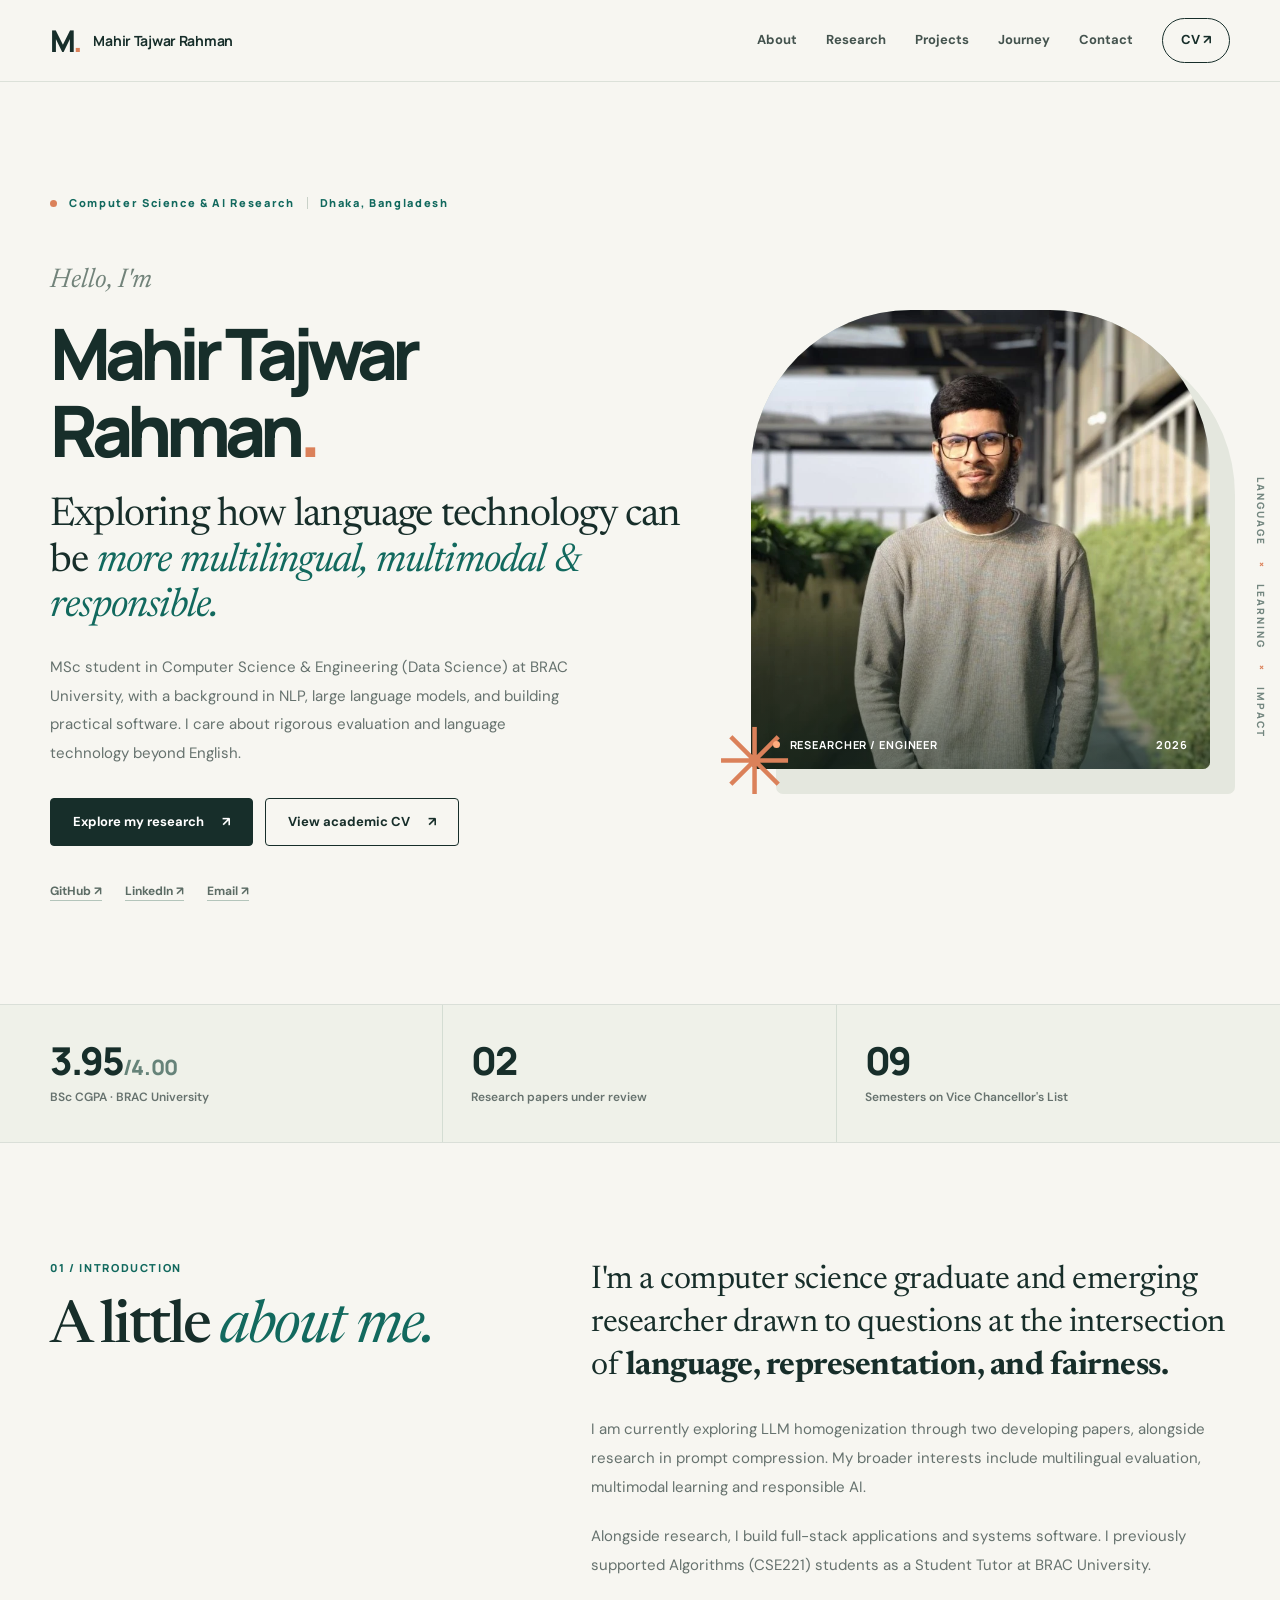
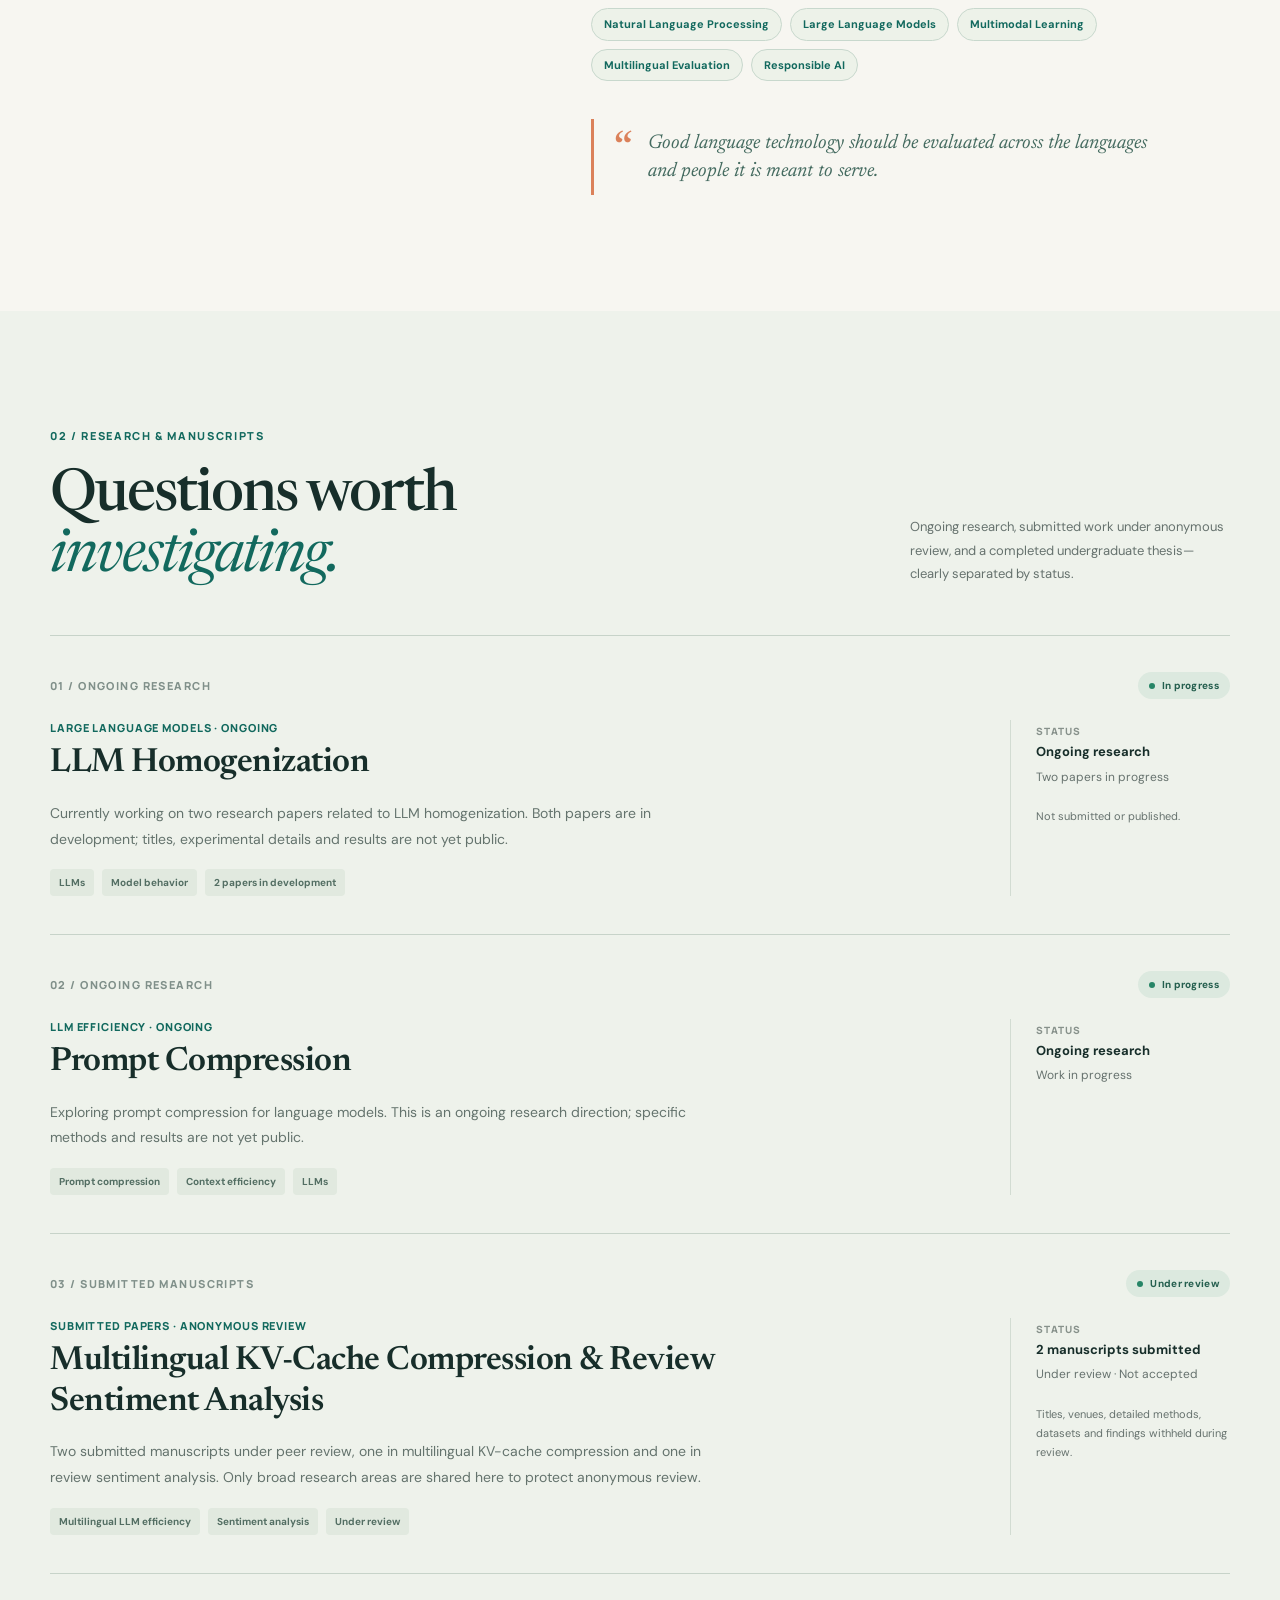
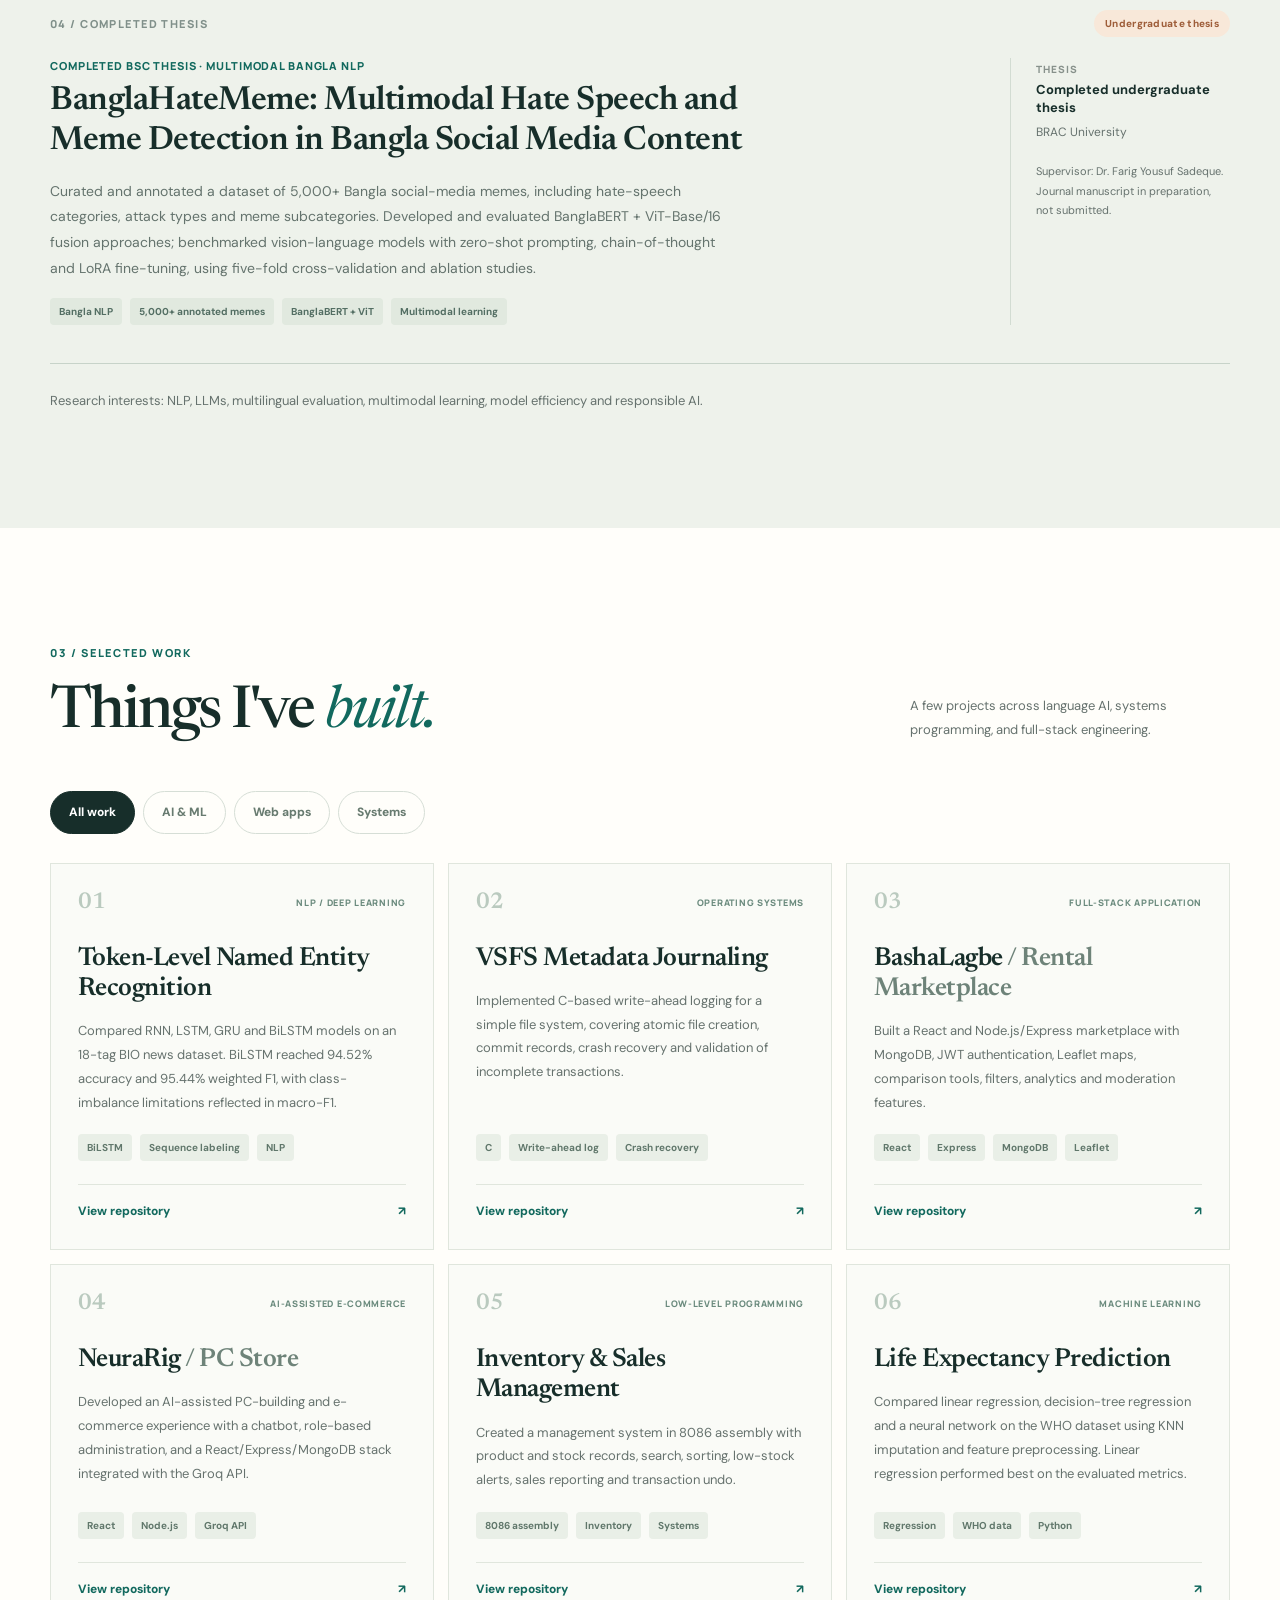
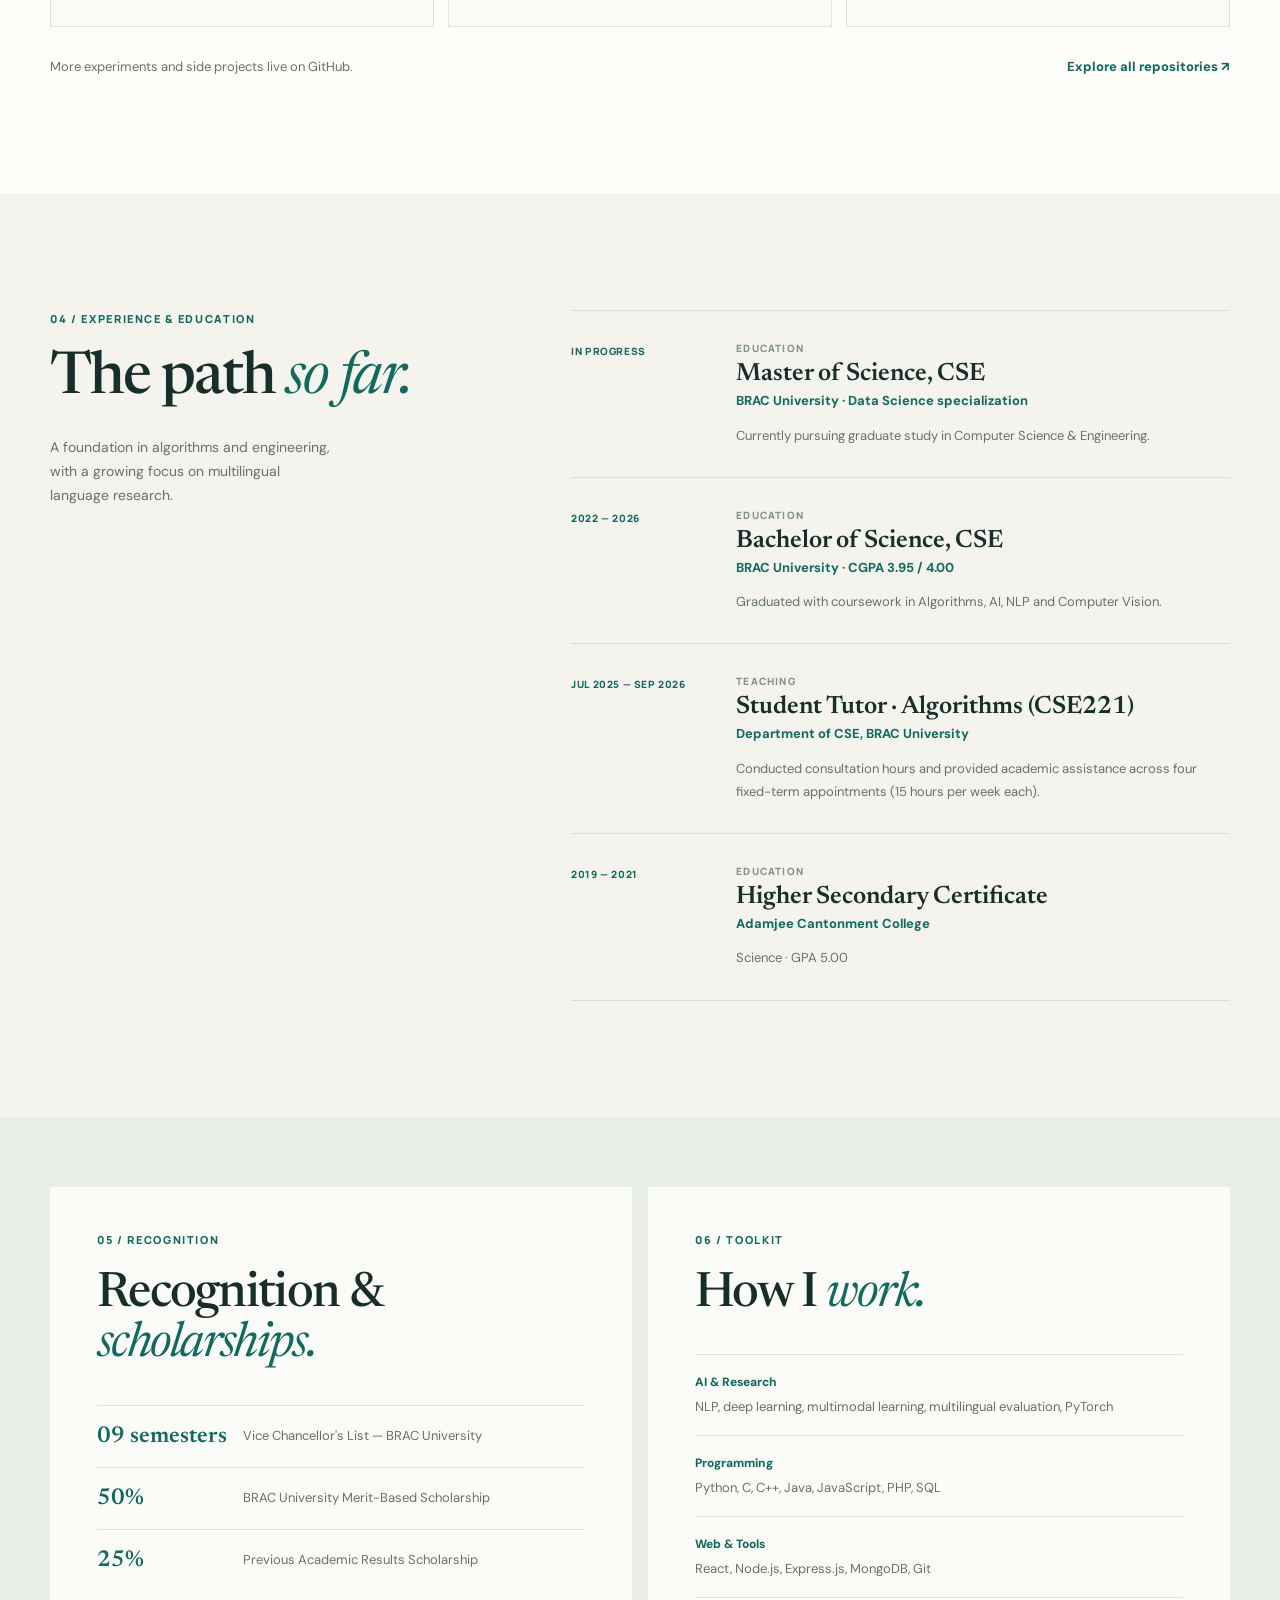
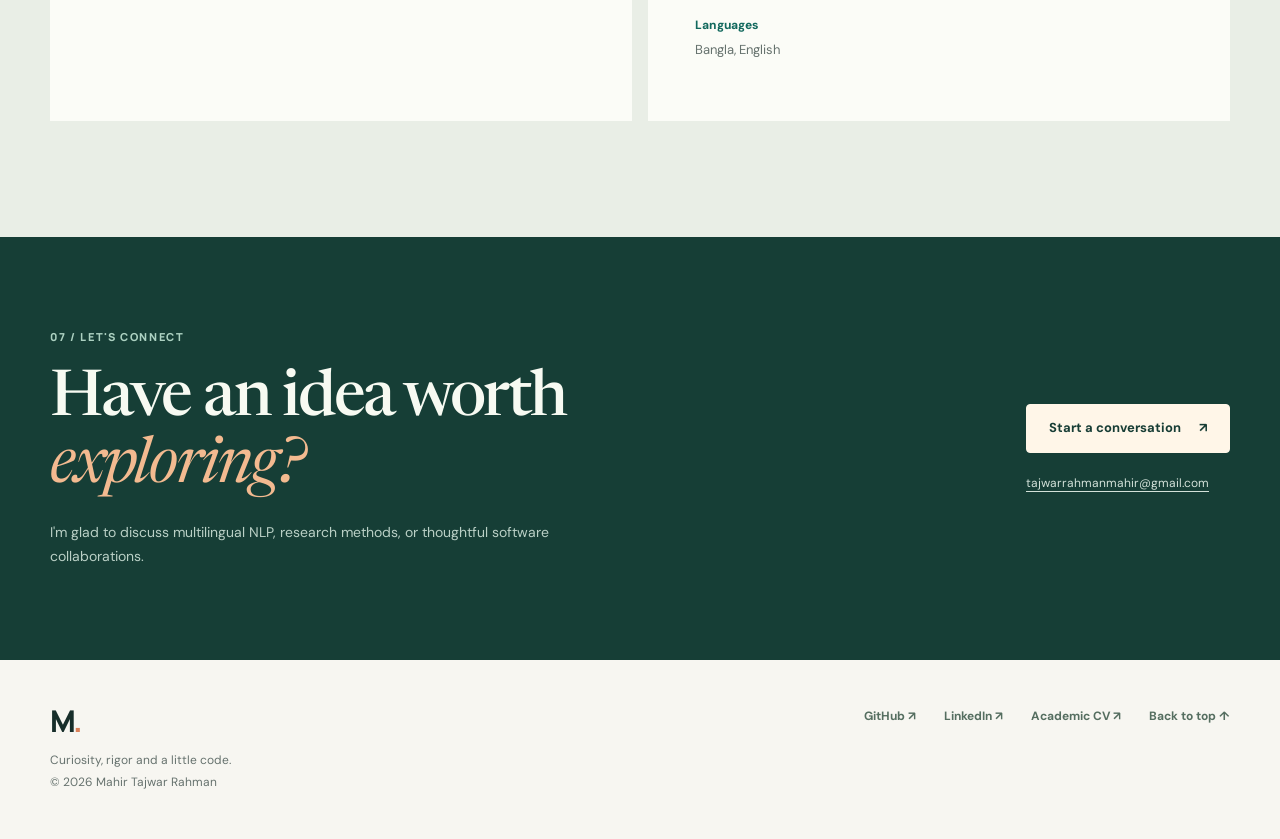
==== commit 80f812d4: "Use high-resolution portrait from original photo" ====
--- a/index.html
+++ b/index.html
@@ -60,7 +60,7 @@
           <div class="hero-visual">
             <div class="portrait-frame">
               <div class="portrait-grain" aria-hidden="true"></div>
-              <img class="portrait" src="portrait.jpg" alt="Portrait of Mahir Tajwar Rahman" width="764" height="764" fetchpriority="high">
+              <img class="portrait" src="portrait-hq.webp" alt="Portrait of Mahir Tajwar Rahman" width="764" height="764" fetchpriority="high">
               <div class="portrait-label"><span class="tiny-dot"></span> Researcher / Engineer <span class="label-year">2026</span></div>
             </div>
             <div class="hero-side-note">LANGUAGE <span>×</span> LEARNING <span>×</span> IMPACT</div>
